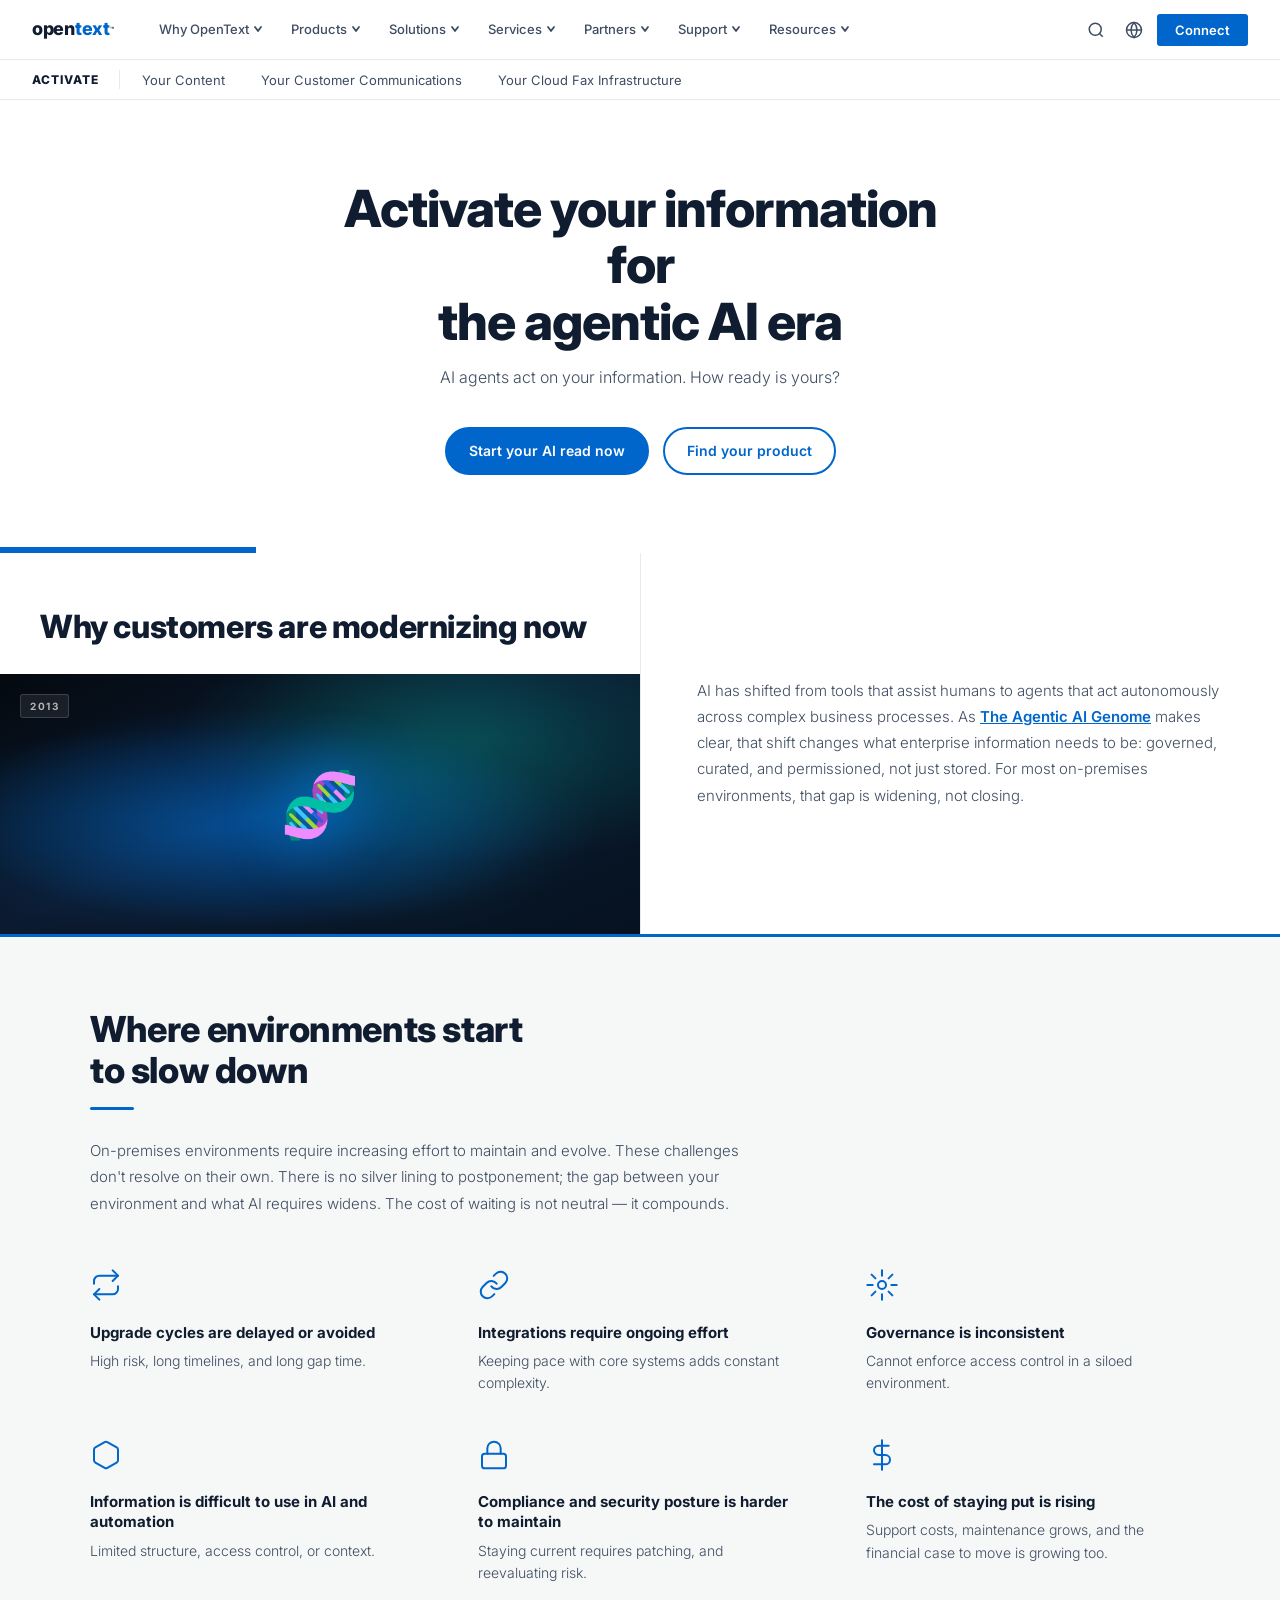
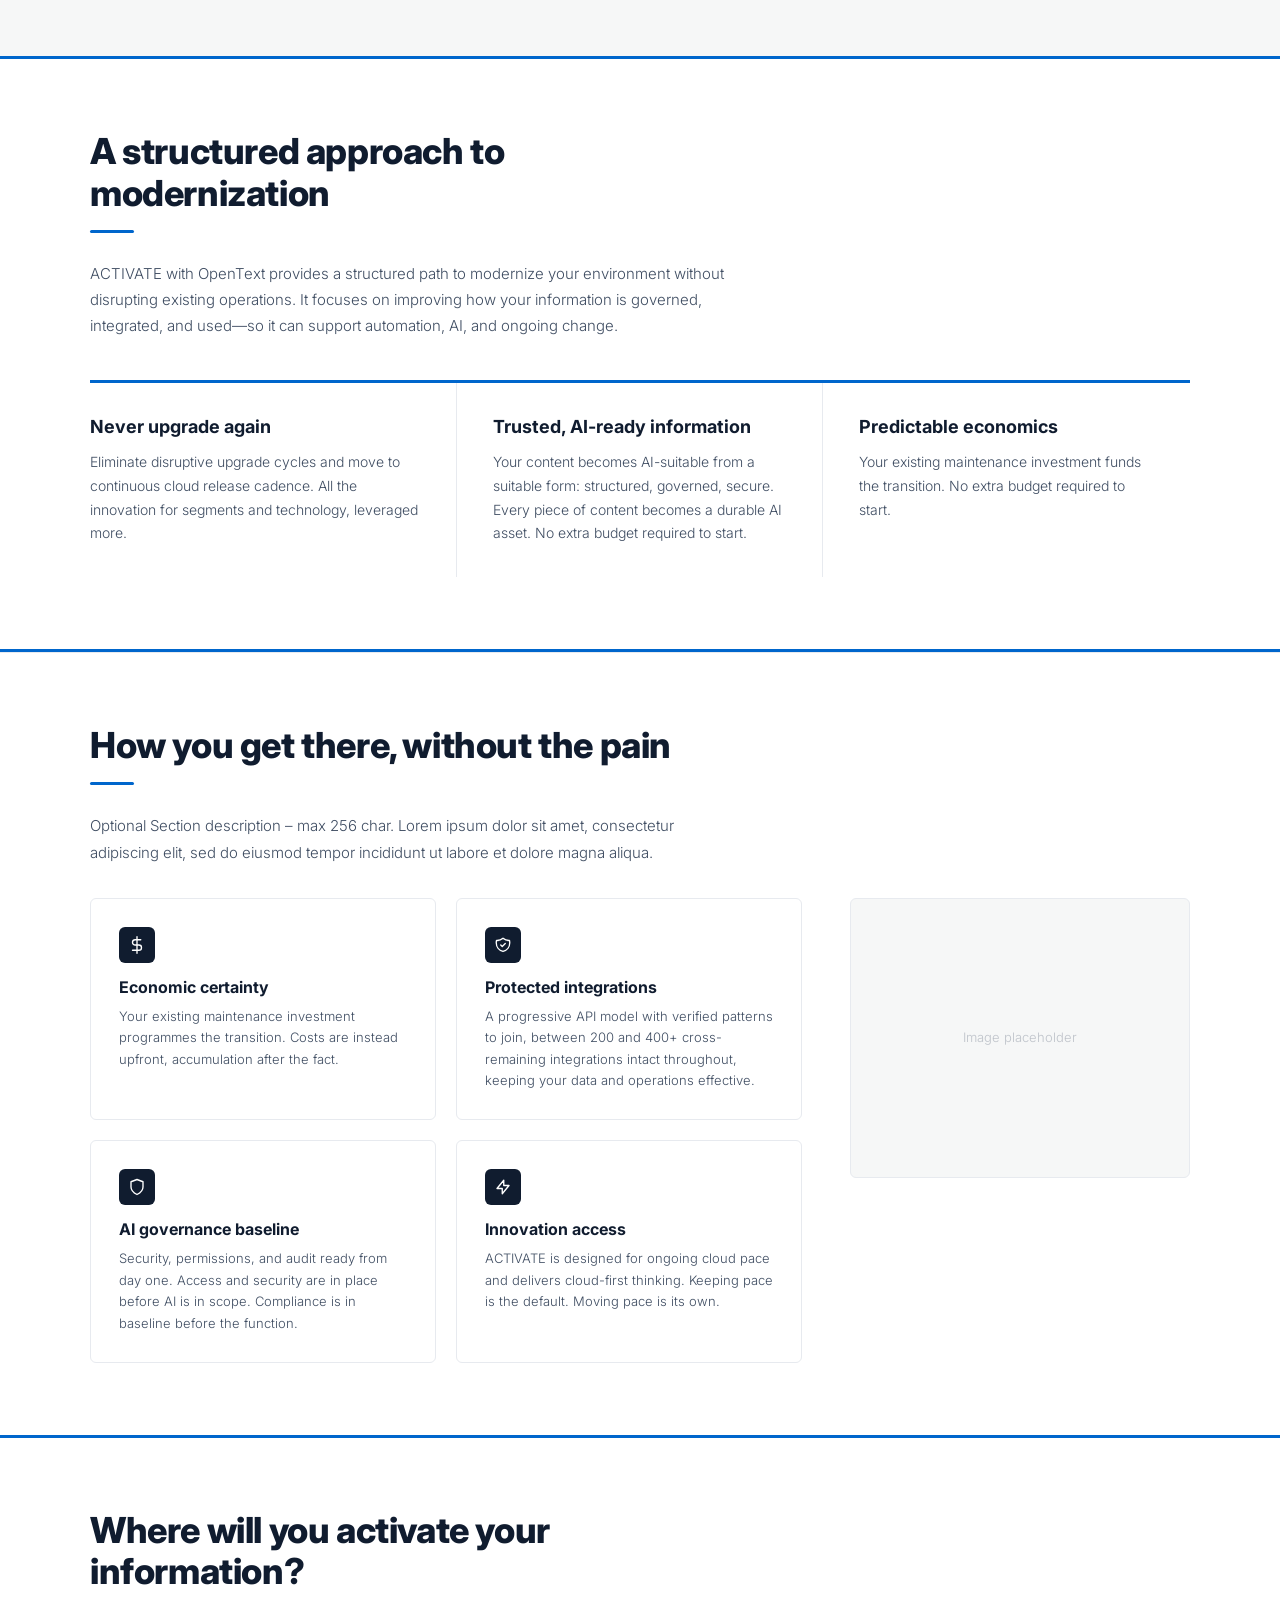
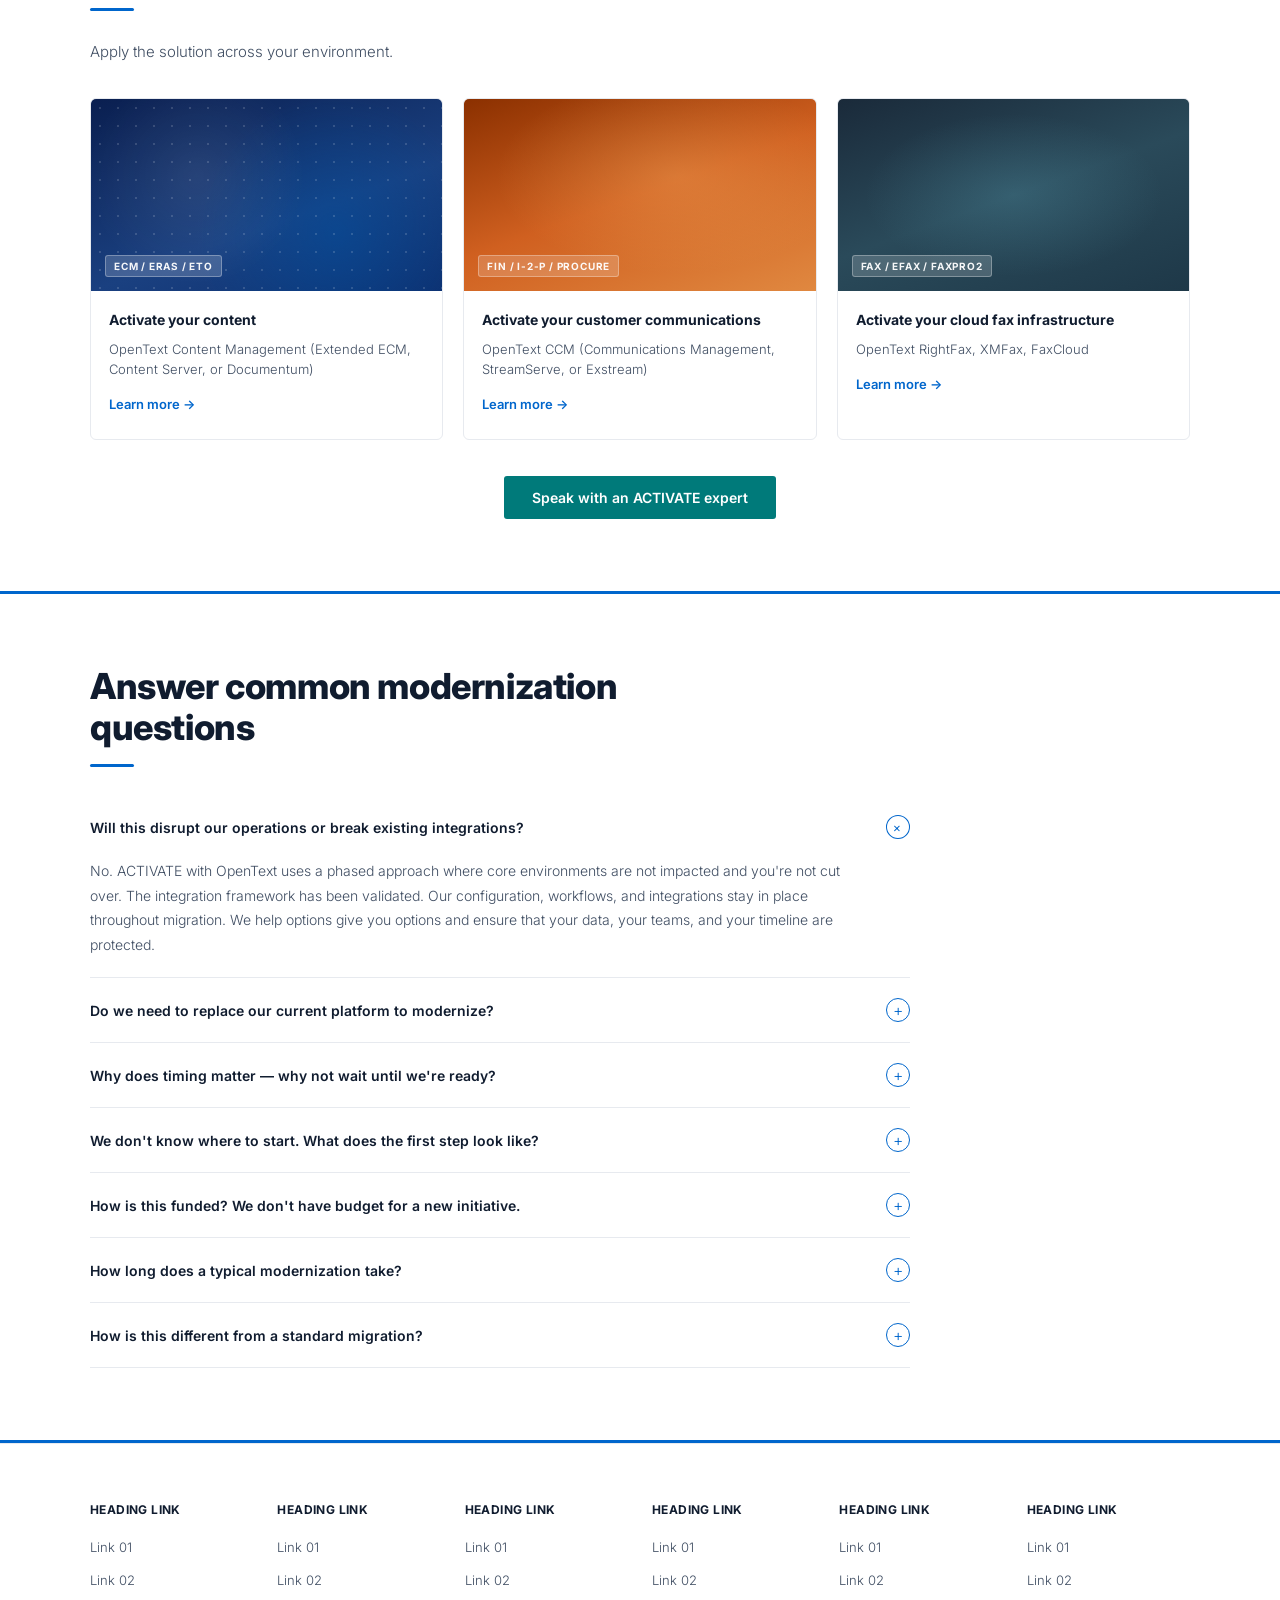
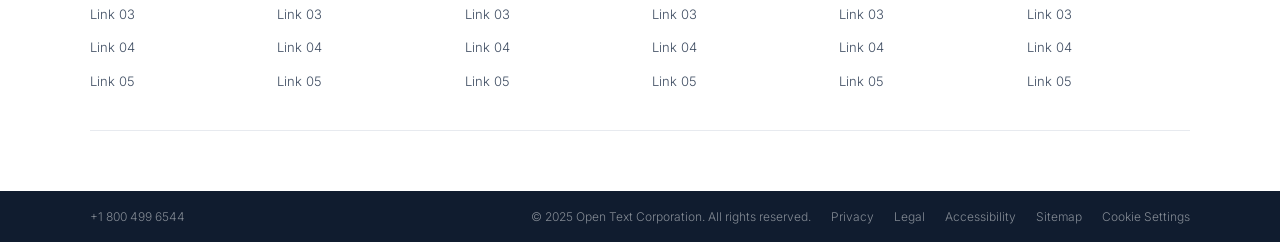
==== index.html @ b15b21c4 "Add OpenText-style mega-menu navigation Replaces the flat nav bar with a full mega-menu system: - Fu" ====
<!DOCTYPE html>
<html lang="en">
<head>
<meta charset="UTF-8">
<meta name="viewport" content="width=device-width, initial-scale=1.0">
<title>OpenText ACTIVATE – Activate your information for the agentic AI era</title>
<link rel="preconnect" href="https://fonts.googleapis.com">
<link rel="preconnect" href="https://fonts.gstatic.com" crossorigin>
<link href="https://fonts.googleapis.com/css2?family=Inter:ital,opsz,wght@0,14..32,100..900;1,14..32,100..900&display=swap" rel="stylesheet">
<style>
:root {
  --navy:   #101c2f;
  --blue:   #0066cc;
  --blue-d: #0052a3;
  --teal:   #007a7a;
  --teal-d: #005f5f;
  --body:   #3f4d62;
  --head:   #101c2f;
  --border: #e7eaef;
  --light:  #f6f7f7;
  --white:  #ffffff;
  --font:   'Inter', sans-serif;
}
*, *::before, *::after { box-sizing: border-box; margin: 0; padding: 0; }
html { scroll-behavior: smooth; }
body { font-family: var(--font); font-size: 16px; font-weight: 300; line-height: 1.6; color: var(--body); background: var(--white); -webkit-font-smoothing: antialiased; }
.wrap { max-width: 1180px; margin: 0 auto; padding: 0 40px; }

/* ── MAIN NAV ── */
.main-nav {
  background: var(--white);
  border-bottom: 1px solid var(--border);
  height: 60px;
  position: sticky;
  top: 0;
  z-index: 300;
}
.main-nav-inner {
  max-width: 1440px;
  margin: 0 auto;
  padding: 0 32px;
  height: 100%;
  display: flex;
  align-items: center;
  justify-content: space-between;
}
.logo {
  font-size: 18px;
  font-weight: 800;
  color: var(--navy);
  text-decoration: none;
  letter-spacing: -.3px;
  flex-shrink: 0;
  display: flex;
  align-items: center;
  gap: 0;
}
.logo em { font-style: normal; color: var(--blue); }
.logo sup { font-size: 7px; font-weight: 400; vertical-align: super; }

/* Nav items */
.main-links {
  display: flex;
  align-items: stretch;
  gap: 0;
  list-style: none;
  height: 60px;
}
.main-links > li {
  display: flex;
  align-items: center;
  position: relative;
}
.nav-item-btn {
  background: none;
  border: none;
  cursor: pointer;
  font-family: var(--font);
  font-size: 13px;
  font-weight: 500;
  color: var(--body);
  padding: 0 14px;
  height: 60px;
  display: flex;
  align-items: center;
  gap: 4px;
  white-space: nowrap;
  border-bottom: 2px solid transparent;
  transition: color .15s, border-color .15s;
}
.nav-item-btn:hover,
.main-links > li.open .nav-item-btn {
  color: var(--blue);
  border-bottom-color: var(--blue);
}
.nav-item-btn .chevron {
  width: 10px;
  height: 10px;
  stroke: currentColor;
  fill: none;
  transition: transform .2s;
  flex-shrink: 0;
}
.main-links > li.open .nav-item-btn .chevron {
  transform: rotate(180deg);
}

/* Nav actions */
.nav-actions { display: flex; align-items: center; gap: 8px; }
.icon-btn {
  background: none;
  border: none;
  cursor: pointer;
  color: var(--body);
  padding: 6px;
  display: flex;
  align-items: center;
  border-radius: 4px;
  transition: background .15s, color .15s;
}
.icon-btn:hover { background: var(--light); color: var(--blue); }
.icon-btn.active { color: var(--blue); background: var(--light); }
.connect-btn {
  background: var(--blue);
  color: var(--white);
  border: none;
  border-radius: 3px;
  padding: 8px 18px;
  font-family: var(--font);
  font-size: 13px;
  font-weight: 600;
  cursor: pointer;
  transition: background .15s;
}
.connect-btn:hover { background: var(--blue-d); }

/* ── MEGA DROPDOWN ── */
.mega-panel {
  position: fixed;
  top: 60px;
  left: 0;
  right: 0;
  background: var(--white);
  border-top: 2px solid var(--blue);
  box-shadow: 0 12px 40px rgba(16,28,47,.12);
  z-index: 299;
  opacity: 0;
  pointer-events: none;
  transform: translateY(-8px);
  transition: opacity .2s ease, transform .2s ease;
}
.mega-panel.visible {
  opacity: 1;
  pointer-events: all;
  transform: translateY(0);
}
.mega-panel-inner {
  max-width: 1440px;
  margin: 0 auto;
  padding: 40px 32px 48px;
  display: grid;
  gap: 0 48px;
}
/* Column count variants */
.mega-panel-inner.cols-4 { grid-template-columns: repeat(4, 1fr); }
.mega-panel-inner.cols-3 { grid-template-columns: 2fr repeat(3, 1fr); }
.mega-panel-inner.cols-2 { grid-template-columns: 1fr 1fr; }

.mega-col-label {
  font-size: 10px;
  font-weight: 700;
  letter-spacing: 1.5px;
  text-transform: uppercase;
  color: var(--blue);
  margin-bottom: 16px;
  padding-bottom: 10px;
  border-bottom: 1px solid var(--border);
}
.mega-col ul { list-style: none; display: flex; flex-direction: column; gap: 2px; }
.mega-col ul a {
  font-size: 13px;
  font-weight: 400;
  color: var(--body);
  text-decoration: none;
  padding: 5px 0;
  display: flex;
  align-items: center;
  gap: 6px;
  border-radius: 3px;
  transition: color .12s;
}
.mega-col ul a:hover { color: var(--blue); }
.mega-col ul a .link-arrow {
  opacity: 0;
  transition: opacity .12s, transform .12s;
  font-size: 11px;
}
.mega-col ul a:hover .link-arrow { opacity: 1; transform: translateX(2px); }

/* Featured promo tile in panel */
.mega-promo {
  background: var(--navy);
  border-radius: 6px;
  padding: 28px 24px;
  display: flex;
  flex-direction: column;
  gap: 12px;
}
.mega-promo-tag {
  display: inline-block;
  font-size: 10px;
  font-weight: 700;
  letter-spacing: 1px;
  text-transform: uppercase;
  color: rgba(255,255,255,.6);
  background: rgba(255,255,255,.08);
  border: 1px solid rgba(255,255,255,.15);
  border-radius: 3px;
  padding: 2px 8px;
  width: fit-content;
}
.mega-promo h4 {
  font-size: 16px;
  font-weight: 700;
  line-height: 1.3;
  color: #fff;
}
.mega-promo p {
  font-size: 13px;
  font-weight: 300;
  line-height: 1.6;
  color: rgba(255,255,255,.65);
}
.mega-promo a {
  font-size: 13px;
  font-weight: 600;
  color: #5ab4ff;
  text-decoration: none;
  margin-top: auto;
}
.mega-promo a:hover { text-decoration: underline; }

/* Overlay backdrop */
.nav-backdrop {
  position: fixed;
  inset: 0;
  top: 60px;
  background: rgba(16,28,47,.35);
  z-index: 298;
  opacity: 0;
  pointer-events: none;
  transition: opacity .2s ease;
}
.nav-backdrop.visible { opacity: 1; pointer-events: all; }

/* Search overlay */
.search-overlay {
  position: fixed;
  top: 60px;
  left: 0;
  right: 0;
  background: var(--white);
  border-top: 2px solid var(--blue);
  box-shadow: 0 12px 40px rgba(16,28,47,.12);
  z-index: 299;
  padding: 32px;
  opacity: 0;
  pointer-events: none;
  transform: translateY(-8px);
  transition: opacity .2s ease, transform .2s ease;
}
.search-overlay.visible {
  opacity: 1;
  pointer-events: all;
  transform: translateY(0);
}
.search-overlay-inner { max-width: 800px; margin: 0 auto; }
.search-overlay label {
  display: block;
  font-size: 11px;
  font-weight: 700;
  letter-spacing: 1.5px;
  text-transform: uppercase;
  color: var(--blue);
  margin-bottom: 12px;
}
.search-row {
  display: flex;
  align-items: center;
  border: 1.5px solid var(--border);
  border-radius: 4px;
  overflow: hidden;
  transition: border-color .15s;
}
.search-row:focus-within { border-color: var(--blue); }
.search-row input {
  flex: 1;
  border: none;
  outline: none;
  font-family: var(--font);
  font-size: 16px;
  font-weight: 300;
  color: var(--head);
  padding: 12px 16px;
  background: transparent;
}
.search-row button {
  background: var(--blue);
  border: none;
  cursor: pointer;
  padding: 12px 16px;
  display: flex;
  align-items: center;
  color: #fff;
  transition: background .15s;
}
.search-row button:hover { background: var(--blue-d); }
.search-suggest {
  margin-top: 16px;
  display: flex;
  gap: 8px;
  flex-wrap: wrap;
}
.search-suggest span {
  font-size: 11px;
  font-weight: 700;
  letter-spacing: 1px;
  text-transform: uppercase;
  color: var(--body);
  opacity: .5;
  margin-right: 4px;
}
.search-suggest a {
  font-size: 12px;
  font-weight: 500;
  color: var(--blue);
  text-decoration: none;
  background: rgba(0,102,204,.07);
  border-radius: 100px;
  padding: 3px 10px;
}
.search-suggest a:hover { background: rgba(0,102,204,.14); }

/* ── SUB NAV ── */
.sub-nav { background: var(--white); border-bottom: 1px solid var(--border); height: 40px; position: sticky; top: 60px; z-index: 199; }
.sub-nav-inner { max-width: 1440px; margin: 0 auto; padding: 0 32px; height: 100%; display: flex; align-items: center; gap: 0; }
.sub-nav-brand { font-size: 12px; font-weight: 800; color: var(--navy); letter-spacing: 1px; text-transform: uppercase; padding-right: 20px; border-right: 1px solid var(--border); margin-right: 4px; }
.sub-nav-links { display: flex; align-items: center; gap: 0; }
.sub-nav-links a { font-size: 13px; font-weight: 400; color: var(--body); text-decoration: none; padding: 0 18px; line-height: 40px; white-space: nowrap; }
.sub-nav-links a:hover { color: var(--blue); }

/* ── DIVIDER ── */
.rule { height: 3px; background: var(--blue); }
.hero-rule { height: 6px; width: 20%; background: var(--blue); }

/* ── HERO ── */
.hero { background: var(--white); padding: 80px 40px 72px; text-align: center; }
.hero h1 { font-size: clamp(28px, 4vw, 52px); font-weight: 800; line-height: 1.1; letter-spacing: -1px; color: var(--head); max-width: 640px; margin: 0 auto 16px; }
.hero p { font-size: 16px; font-weight: 300; color: var(--body); max-width: 440px; margin: 0 auto 36px; }
.hero-btns { display: flex; gap: 14px; justify-content: center; flex-wrap: wrap; }
.btn-primary { background: var(--blue); color: var(--white); border: 2px solid var(--blue); border-radius: 100px; padding: 11px 22px; font-family: var(--font); font-size: 14px; font-weight: 600; text-decoration: none; display: inline-block; cursor: pointer; transition: background .15s; }
.btn-primary:hover { background: var(--blue-d); border-color: var(--blue-d); }
.btn-outline { background: transparent; color: var(--blue); border: 2px solid var(--blue); border-radius: 100px; padding: 11px 22px; font-family: var(--font); font-size: 14px; font-weight: 600; text-decoration: none; display: inline-block; cursor: pointer; transition: background .15s; }
.btn-outline:hover { background: rgba(0,102,204,.06); }

/* ── WHY CUSTOMERS ── */
.why { background: var(--white); }
.why-grid { display: grid; grid-template-columns: 1fr 1fr; min-height: 380px; }
.why-left { display: flex; flex-direction: column; }
.why-heading { padding: 56px 48px 28px 40px; }
.why-heading h2 { font-size: clamp(22px, 2.5vw, 34px); font-weight: 800; line-height: 1.15; letter-spacing: -.4px; color: var(--head); }
.why-photo {
  flex: 1;
  background:
    radial-gradient(ellipse at 40% 55%, rgba(0,110,220,.4) 0%, transparent 55%),
    radial-gradient(ellipse at 75% 25%, rgba(0,180,160,.25) 0%, transparent 45%),
    linear-gradient(155deg, #04090f 0%, #0b1a30 45%, #061220 100%);
  position: relative; overflow: hidden;
  min-height: 260px;
  display: flex; align-items: center; justify-content: center;
}
.why-photo::before {
  content: '';
  position: absolute; inset: 0;
  background:
    radial-gradient(ellipse 60% 40% at 35% 60%, rgba(0,140,255,.22) 0%, transparent 100%),
    radial-gradient(ellipse 30% 60% at 65% 40%, rgba(0,200,180,.12) 0%, transparent 100%);
}
.why-photo-label {
  position: absolute; top: 20px; left: 20px;
  background: rgba(255,255,255,.08);
  border: 1px solid rgba(255,255,255,.15);
  border-radius: 3px;
  color: rgba(246,247,247,.7);
  font-size: 10px; font-weight: 700; letter-spacing: 1.5px;
  padding: 3px 9px; text-transform: uppercase;
}
.why-photo-icon { font-size: 64px; position: relative; filter: drop-shadow(0 0 28px rgba(0,140,255,.7)); }
.why-right { padding: 56px 48px 56px 56px; display: flex; flex-direction: column; justify-content: center; border-left: 1px solid var(--border); }
.why-right p { font-size: 15px; font-weight: 300; line-height: 1.75; color: var(--body); margin-bottom: 20px; }
.why-right p:last-child { margin-bottom: 0; }
.why-link { color: var(--blue); font-weight: 600; text-decoration: none; }
.why-link:hover { text-decoration: underline; }

/* ── SECTION LABEL / HEADING PATTERN ── */
.s-label { display: block; font-size: 11px; font-weight: 700; letter-spacing: 2px; text-transform: uppercase; color: var(--blue); margin-bottom: 8px; }
.s-title { font-size: clamp(22px, 2.8vw, 38px); font-weight: 800; line-height: 1.15; letter-spacing: -.4px; color: var(--head); margin-bottom: 16px; }
.s-rule { width: 44px; height: 3px; background: var(--blue); border-radius: 2px; margin-bottom: 28px; }
.s-body { font-size: 15px; font-weight: 300; line-height: 1.75; color: var(--body); }

/* ── PAIN POINTS ── */
.pain-section { background: var(--light); padding: 72px 0; }
.pain-grid { display: grid; grid-template-columns: repeat(3, 1fr); gap: 44px 64px; }
.pain-icon { color: var(--blue); margin-bottom: 14px; }
.pain-icon svg { width: 32px; height: 32px; }
.pain-h { font-size: 15px; font-weight: 700; line-height: 1.35; color: var(--head); margin-bottom: 7px; }
.pain-p { font-size: 14px; font-weight: 300; line-height: 1.6; color: var(--body); }

/* ── APPROACH ── */
.approach-section { background: var(--white); padding: 72px 0; }
.approach-cols { display: grid; grid-template-columns: repeat(3, 1fr); border-top: 3px solid var(--blue); margin-top: 40px; }
.approach-col { padding: 32px 36px 32px 0; border-right: 1px solid var(--border); position: relative; }
.approach-col:not(:first-child) { padding-left: 36px; }
.approach-col:last-child { border-right: none; }
.approach-h { font-size: 18px; font-weight: 700; line-height: 1.3; color: var(--head); margin-bottom: 12px; }
.approach-p { font-size: 14px; font-weight: 300; line-height: 1.7; color: var(--body); }

/* ── HOW YOU GET THERE ── */
.howto-section { background: var(--white); padding: 72px 0; border-top: 1px solid var(--border); }
.howto-layout { display: grid; grid-template-columns: 1fr 340px; gap: 48px; align-items: start; }
.howto-grid { display: grid; grid-template-columns: 1fr 1fr; gap: 20px; }
.howto-card { background: var(--white); border: 1px solid var(--border); border-radius: 6px; padding: 28px; }
.howto-icon { width: 36px; height: 36px; border-radius: 6px; background: var(--navy); display: flex; align-items: center; justify-content: center; margin-bottom: 14px; }
.howto-icon svg { width: 18px; height: 18px; stroke: #fff; fill: none; }
.howto-h { font-size: 16px; font-weight: 700; line-height: 1.3; color: var(--head); margin-bottom: 8px; }
.howto-p { font-size: 13px; font-weight: 300; line-height: 1.65; color: var(--body); }
.howto-placeholder {
  background: var(--light);
  border: 1px solid var(--border);
  border-radius: 6px;
  height: 280px;
  display: flex; align-items: center; justify-content: center;
  color: rgba(63,77,98,.3);
  font-size: 13px;
}

/* ── WHERE ── */
.where-section { background: var(--white); padding: 72px 0; }
.where-cards { display: grid; grid-template-columns: repeat(3, 1fr); gap: 20px; margin-bottom: 36px; }
.where-card { border: 1px solid var(--border); border-radius: 6px; overflow: hidden; }
.where-img { height: 192px; position: relative; display: flex; align-items: flex-end; padding: 14px; }

/* Photo-like card backgrounds */
.where-img--blue {
  background:
    radial-gradient(circle at 30% 40%, rgba(255,255,255,.08) 0%, transparent 40%),
    radial-gradient(circle at 70% 70%, rgba(0,80,160,.5) 0%, transparent 50%),
    linear-gradient(160deg, #0a1f50 0%, #1a4080 60%, #0d3070 100%);
}
.where-img--blue::after {
  content: '';
  position: absolute; inset: 0;
  background-image: radial-gradient(circle, rgba(255,255,255,.15) 1px, transparent 1px);
  background-size: 18px 18px;
}
.where-img--amber {
  background: linear-gradient(160deg, #8b3000 0%, #d06020 50%, #e08840 100%);
}
.where-img--amber::after {
  content: '';
  position: absolute; inset: 0;
  background: radial-gradient(ellipse at 60% 40%, rgba(255,200,120,.25) 0%, transparent 60%);
}
.where-img--teal {
  background: linear-gradient(160deg, #1a2a3a 0%, #2a4a5a 50%, #1e3848 100%);
}
.where-img--teal::after {
  content: '';
  position: absolute; inset: 0;
  background: radial-gradient(ellipse at 50% 50%, rgba(100,180,200,.2) 0%, transparent 60%);
}
.where-tag { position: relative; z-index: 1; background: rgba(255,255,255,.18); border: 1px solid rgba(255,255,255,.3); border-radius: 3px; color: rgba(255,255,255,.95); font-size: 10px; font-weight: 700; letter-spacing: .8px; text-transform: uppercase; padding: 2px 8px; }
.where-body { padding: 18px 18px 22px; }
.where-h { font-size: 14px; font-weight: 700; color: var(--head); margin-bottom: 8px; }
.where-p { font-size: 13px; font-weight: 300; line-height: 1.55; color: var(--body); margin-bottom: 12px; }
.where-link { font-size: 13px; font-weight: 600; color: var(--blue); text-decoration: none; }
.where-link::after { content: ' →'; }
.where-link:hover { text-decoration: underline; }
.where-cta { text-align: center; }
.btn-teal { background: var(--teal); color: var(--white); border: none; border-radius: 3px; padding: 13px 28px; font-family: var(--font); font-size: 14px; font-weight: 600; cursor: pointer; transition: background .15s; }
.btn-teal:hover { background: var(--teal-d); }

/* ── FAQ ── */
.faq-section { background: var(--white); padding: 72px 0; }
.faq-list { max-width: 820px; }
.faq-item { border-bottom: 1px solid var(--border); }
.faq-btn {
  width: 100%; background: none; border: none; text-align: left; cursor: pointer;
  padding: 20px 0;
  font-family: var(--font); font-size: 14px; font-weight: 600; line-height: 1.4; color: var(--head);
  display: flex; justify-content: space-between; align-items: center; gap: 16px;
}
.faq-toggle {
  flex-shrink: 0; width: 24px; height: 24px;
  border: 1.5px solid var(--blue); border-radius: 50%;
  color: var(--blue);
  display: flex; align-items: center; justify-content: center;
  font-size: 16px; font-weight: 300; line-height: 1;
  transition: transform .2s;
}
.faq-item.open .faq-toggle { transform: rotate(45deg); }
.faq-body { max-height: 0; overflow: hidden; transition: max-height .3s ease; }
.faq-item.open .faq-body { max-height: 300px; }
.faq-body p { padding: 0 40px 20px 0; font-size: 14px; font-weight: 300; line-height: 1.75; color: var(--body); }

/* ── FOOTER ── */
.footer { background: var(--white); padding: 56px 0 32px; border-top: 1px solid var(--border); }
.footer-grid { display: grid; grid-template-columns: repeat(6, 1fr); gap: 24px; padding-bottom: 36px; border-bottom: 1px solid var(--border); margin-bottom: 28px; }
.footer-col-h { font-size: 12px; font-weight: 700; letter-spacing: .4px; text-transform: uppercase; color: var(--head); margin-bottom: 14px; }
.footer-col ul { list-style: none; display: flex; flex-direction: column; gap: 8px; }
.footer-col ul a { font-size: 13px; font-weight: 300; color: var(--body); text-decoration: none; }
.footer-col ul a:hover { color: var(--blue); }
.footer-bottom { background: var(--navy); padding: 16px 0; }
.footer-bottom-inner { max-width: 1180px; margin: 0 auto; padding: 0 40px; display: flex; justify-content: space-between; align-items: center; flex-wrap: wrap; gap: 12px; font-size: 12px; color: rgba(246,247,247,.5); }
.footer-legal { display: flex; gap: 20px; flex-wrap: wrap; }
.footer-legal a { color: rgba(246,247,247,.5); text-decoration: none; font-size: 12px; }
.footer-legal a:hover { color: #f6f7f7; }

/* ── RESPONSIVE ── */
@media (max-width: 1024px) {
  .howto-layout { grid-template-columns: 1fr; }
  .howto-placeholder { display: none; }
  .footer-grid { grid-template-columns: repeat(3,1fr); }
}
@media (max-width: 900px) {
  .why-grid { grid-template-columns: 1fr; }
  .pain-grid { grid-template-columns: 1fr 1fr; }
  .approach-cols { grid-template-columns: 1fr; }
  .approach-col { border-right: none; border-bottom: 1px solid var(--border); padding-left: 0 !important; }
  .approach-col:last-child { border-bottom: none; }
  .howto-grid { grid-template-columns: 1fr 1fr; }
  .where-cards { grid-template-columns: 1fr 1fr; }
}
@media (max-width: 640px) {
  .wrap { padding: 0 20px; }
  .pain-grid, .howto-grid, .where-cards, .footer-grid { grid-template-columns: 1fr; }
  .main-links, .sub-nav-links { display: none; }
}
</style>
</head>
<body>

<!-- NAV BACKDROP -->
<div class="nav-backdrop" id="navBackdrop"></div>

<!-- MAIN NAV -->
<header class="main-nav" id="mainNav">
  <div class="main-nav-inner">
    <div style="display:flex;align-items:center;gap:0;">
      <a class="logo" href="#" style="margin-right:32px;">open<em>text</em><sup>™</sup></a>
      <ul class="main-links" id="mainLinks">
        <li data-panel="why">
          <button class="nav-item-btn" aria-expanded="false" aria-haspopup="true">
            Why OpenText
            <svg class="chevron" viewBox="0 0 10 10" stroke-width="1.8" stroke-linecap="round" stroke-linejoin="round"><polyline points="2,3 5,7 8,3"/></svg>
          </button>
        </li>
        <li data-panel="products">
          <button class="nav-item-btn" aria-expanded="false" aria-haspopup="true">
            Products
            <svg class="chevron" viewBox="0 0 10 10" stroke-width="1.8" stroke-linecap="round" stroke-linejoin="round"><polyline points="2,3 5,7 8,3"/></svg>
          </button>
        </li>
        <li data-panel="solutions">
          <button class="nav-item-btn" aria-expanded="false" aria-haspopup="true">
            Solutions
            <svg class="chevron" viewBox="0 0 10 10" stroke-width="1.8" stroke-linecap="round" stroke-linejoin="round"><polyline points="2,3 5,7 8,3"/></svg>
          </button>
        </li>
        <li data-panel="services">
          <button class="nav-item-btn" aria-expanded="false" aria-haspopup="true">
            Services
            <svg class="chevron" viewBox="0 0 10 10" stroke-width="1.8" stroke-linecap="round" stroke-linejoin="round"><polyline points="2,3 5,7 8,3"/></svg>
          </button>
        </li>
        <li data-panel="partners">
          <button class="nav-item-btn" aria-expanded="false" aria-haspopup="true">
            Partners
            <svg class="chevron" viewBox="0 0 10 10" stroke-width="1.8" stroke-linecap="round" stroke-linejoin="round"><polyline points="2,3 5,7 8,3"/></svg>
          </button>
        </li>
        <li data-panel="support">
          <button class="nav-item-btn" aria-expanded="false" aria-haspopup="true">
            Support
            <svg class="chevron" viewBox="0 0 10 10" stroke-width="1.8" stroke-linecap="round" stroke-linejoin="round"><polyline points="2,3 5,7 8,3"/></svg>
          </button>
        </li>
        <li data-panel="resources">
          <button class="nav-item-btn" aria-expanded="false" aria-haspopup="true">
            Resources
            <svg class="chevron" viewBox="0 0 10 10" stroke-width="1.8" stroke-linecap="round" stroke-linejoin="round"><polyline points="2,3 5,7 8,3"/></svg>
          </button>
        </li>
      </ul>
    </div>
    <div class="nav-actions">
      <button class="icon-btn" id="searchToggle" aria-label="Search" aria-expanded="false">
        <svg width="18" height="18" fill="none" viewBox="0 0 24 24" stroke="currentColor" stroke-width="2"><circle cx="11" cy="11" r="8"/><path d="m21 21-4.35-4.35"/></svg>
      </button>
      <button class="icon-btn" aria-label="Globe / Region">
        <svg width="18" height="18" fill="none" viewBox="0 0 24 24" stroke="currentColor" stroke-width="2"><circle cx="12" cy="12" r="10"/><path d="M2 12h20M12 2a15.3 15.3 0 0 1 4 10 15.3 15.3 0 0 1-4 10 15.3 15.3 0 0 1-4-10 15.3 15.3 0 0 1 4-10z"/></svg>
      </button>
      <button class="connect-btn">Connect</button>
    </div>
  </div>
</header>

<!-- MEGA PANELS -->

<!-- Why OpenText -->
<div class="mega-panel" id="panel-why" role="region" aria-label="Why OpenText">
  <div class="mega-panel-inner cols-4">
    <div class="mega-col">
      <p class="mega-col-label">Our Story</p>
      <ul>
        <li><a href="#">Company Overview <span class="link-arrow">→</span></a></li>
        <li><a href="#">Leadership <span class="link-arrow">→</span></a></li>
        <li><a href="#">Innovation & AI <span class="link-arrow">→</span></a></li>
        <li><a href="#">Corporate Responsibility <span class="link-arrow">→</span></a></li>
        <li><a href="#">Investor Relations <span class="link-arrow">→</span></a></li>
        <li><a href="#">Newsroom <span class="link-arrow">→</span></a></li>
      </ul>
    </div>
    <div class="mega-col">
      <p class="mega-col-label">Customer Success</p>
      <ul>
        <li><a href="#">Customer Stories <span class="link-arrow">→</span></a></li>
        <li><a href="#">Analyst Recognition <span class="link-arrow">→</span></a></li>
        <li><a href="#">Awards & Accolades <span class="link-arrow">→</span></a></li>
      </ul>
    </div>
    <div class="mega-col">
      <p class="mega-col-label">Responsibility</p>
      <ul>
        <li><a href="#">Sustainability <span class="link-arrow">→</span></a></li>
        <li><a href="#">Ethics & Compliance <span class="link-arrow">→</span></a></li>
        <li><a href="#">Diversity & Inclusion <span class="link-arrow">→</span></a></li>
        <li><a href="#">Community <span class="link-arrow">→</span></a></li>
      </ul>
    </div>
    <div class="mega-promo">
      <span class="mega-promo-tag">Featured</span>
      <h4>The Agentic AI Genome</h4>
      <p>Discover how AI agents transform enterprise information into a strategic advantage.</p>
      <a href="#">Read the report →</a>
    </div>
  </div>
</div>

<!-- Products -->
<div class="mega-panel" id="panel-products" role="region" aria-label="Products">
  <div class="mega-panel-inner cols-4">
    <div class="mega-col">
      <p class="mega-col-label">Content Management</p>
      <ul>
        <li><a href="#">Extended ECM <span class="link-arrow">→</span></a></li>
        <li><a href="#">Content Server <span class="link-arrow">→</span></a></li>
        <li><a href="#">Documentum <span class="link-arrow">→</span></a></li>
        <li><a href="#">OpenText Core <span class="link-arrow">→</span></a></li>
        <li><a href="#">Livelink <span class="link-arrow">→</span></a></li>
      </ul>
    </div>
    <div class="mega-col">
      <p class="mega-col-label">Business Network</p>
      <ul>
        <li><a href="#">Trading Grid <span class="link-arrow">→</span></a></li>
        <li><a href="#">B2B Integration <span class="link-arrow">→</span></a></li>
        <li><a href="#">Exstream / CCM <span class="link-arrow">→</span></a></li>
        <li><a href="#">RightFax <span class="link-arrow">→</span></a></li>
      </ul>
    </div>
    <div class="mega-col">
      <p class="mega-col-label">Security & Analytics</p>
      <ul>
        <li><a href="#">Fortify <span class="link-arrow">→</span></a></li>
        <li><a href="#">EnCase <span class="link-arrow">→</span></a></li>
        <li><a href="#">Magellan Analytics <span class="link-arrow">→</span></a></li>
        <li><a href="#">IDOL <span class="link-arrow">→</span></a></li>
      </ul>
    </div>
    <div class="mega-promo">
      <span class="mega-promo-tag">ACTIVATE</span>
      <h4>Find your product path</h4>
      <p>Answer a few questions to discover the right modernization path for your environment.</p>
      <a href="#">Find your product →</a>
    </div>
  </div>
</div>

<!-- Solutions -->
<div class="mega-panel" id="panel-solutions" role="region" aria-label="Solutions">
  <div class="mega-panel-inner cols-4">
    <div class="mega-col">
      <p class="mega-col-label">By Industry</p>
      <ul>
        <li><a href="#">Financial Services <span class="link-arrow">→</span></a></li>
        <li><a href="#">Healthcare & Life Sciences <span class="link-arrow">→</span></a></li>
        <li><a href="#">Government & Public Sector <span class="link-arrow">→</span></a></li>
        <li><a href="#">Manufacturing <span class="link-arrow">→</span></a></li>
        <li><a href="#">Energy & Utilities <span class="link-arrow">→</span></a></li>
        <li><a href="#">Retail & CPG <span class="link-arrow">→</span></a></li>
      </ul>
    </div>
    <div class="mega-col">
      <p class="mega-col-label">By Business Need</p>
      <ul>
        <li><a href="#">AI Readiness <span class="link-arrow">→</span></a></li>
        <li><a href="#">Cloud Migration <span class="link-arrow">→</span></a></li>
        <li><a href="#">Compliance & Governance <span class="link-arrow">→</span></a></li>
        <li><a href="#">Digital Transformation <span class="link-arrow">→</span></a></li>
        <li><a href="#">Intelligent Automation <span class="link-arrow">→</span></a></li>
      </ul>
    </div>
    <div class="mega-col">
      <p class="mega-col-label">By Technology</p>
      <ul>
        <li><a href="#">SAP Integration <span class="link-arrow">→</span></a></li>
        <li><a href="#">Salesforce Integration <span class="link-arrow">→</span></a></li>
        <li><a href="#">Microsoft 365 <span class="link-arrow">→</span></a></li>
        <li><a href="#">Google Workspace <span class="link-arrow">→</span></a></li>
      </ul>
    </div>
    <div class="mega-promo">
      <span class="mega-promo-tag">AI Era</span>
      <h4>Solutions for the agentic enterprise</h4>
      <p>Prepare your information infrastructure for AI agents that act autonomously.</p>
      <a href="#">Explore AI solutions →</a>
    </div>
  </div>
</div>

<!-- Services -->
<div class="mega-panel" id="panel-services" role="region" aria-label="Services">
  <div class="mega-panel-inner cols-3">
    <div class="mega-promo">
      <span class="mega-promo-tag">ACTIVATE</span>
      <h4>Start your AI Readiness Assessment</h4>
      <p>Map your current environment and get a prioritized modernization roadmap with clear milestones.</p>
      <a href="#">Book a consultation →</a>
    </div>
    <div class="mega-col">
      <p class="mega-col-label">Professional Services</p>
      <ul>
        <li><a href="#">Implementation <span class="link-arrow">→</span></a></li>
        <li><a href="#">Migration Services <span class="link-arrow">→</span></a></li>
        <li><a href="#">Managed Services <span class="link-arrow">→</span></a></li>
        <li><a href="#">Training & Adoption <span class="link-arrow">→</span></a></li>
      </ul>
    </div>
    <div class="mega-col">
      <p class="mega-col-label">Customer Success</p>
      <ul>
        <li><a href="#">Success Plans <span class="link-arrow">→</span></a></li>
        <li><a href="#">Technical Account Management <span class="link-arrow">→</span></a></li>
        <li><a href="#">Premium Support <span class="link-arrow">→</span></a></li>
        <li><a href="#">OpenText University <span class="link-arrow">→</span></a></li>
      </ul>
    </div>
  </div>
</div>

<!-- Partners -->
<div class="mega-panel" id="panel-partners" role="region" aria-label="Partners">
  <div class="mega-panel-inner cols-3">
    <div class="mega-promo">
      <span class="mega-promo-tag">Partner Network</span>
      <h4>Build with OpenText</h4>
      <p>Join a global ecosystem of system integrators, resellers, and technology partners.</p>
      <a href="#">Become a partner →</a>
    </div>
    <div class="mega-col">
      <p class="mega-col-label">Partner Types</p>
      <ul>
        <li><a href="#">System Integrators <span class="link-arrow">→</span></a></li>
        <li><a href="#">Value-Added Resellers <span class="link-arrow">→</span></a></li>
        <li><a href="#">Technology Partners <span class="link-arrow">→</span></a></li>
        <li><a href="#">OEM Partners <span class="link-arrow">→</span></a></li>
      </ul>
    </div>
    <div class="mega-col">
      <p class="mega-col-label">Resources</p>
      <ul>
        <li><a href="#">Partner Portal <span class="link-arrow">→</span></a></li>
        <li><a href="#">Partner Locator <span class="link-arrow">→</span></a></li>
        <li><a href="#">Certification Program <span class="link-arrow">→</span></a></li>
        <li><a href="#">Developer Hub <span class="link-arrow">→</span></a></li>
      </ul>
    </div>
  </div>
</div>

<!-- Support -->
<div class="mega-panel" id="panel-support" role="region" aria-label="Support">
  <div class="mega-panel-inner cols-3">
    <div class="mega-col">
      <p class="mega-col-label">Get Help</p>
      <ul>
        <li><a href="#">Knowledge Base <span class="link-arrow">→</span></a></li>
        <li><a href="#">Community Forums <span class="link-arrow">→</span></a></li>
        <li><a href="#">Submit a Ticket <span class="link-arrow">→</span></a></li>
        <li><a href="#">Product Documentation <span class="link-arrow">→</span></a></li>
        <li><a href="#">Download Center <span class="link-arrow">→</span></a></li>
      </ul>
    </div>
    <div class="mega-col">
      <p class="mega-col-label">Learning</p>
      <ul>
        <li><a href="#">OpenText University <span class="link-arrow">→</span></a></li>
        <li><a href="#">Certification Exams <span class="link-arrow">→</span></a></li>
        <li><a href="#">On-Demand Training <span class="link-arrow">→</span></a></li>
        <li><a href="#">Live Webinars <span class="link-arrow">→</span></a></li>
      </ul>
    </div>
    <div class="mega-promo">
      <span class="mega-promo-tag">24/7 Support</span>
      <h4>Need immediate help?</h4>
      <p>Our support team is available around the clock for critical issues.</p>
      <a href="#">Contact Support →</a>
    </div>
  </div>
</div>

<!-- Resources -->
<div class="mega-panel" id="panel-resources" role="region" aria-label="Resources">
  <div class="mega-panel-inner cols-4">
    <div class="mega-col">
      <p class="mega-col-label">Learn</p>
      <ul>
        <li><a href="#">Blog <span class="link-arrow">→</span></a></li>
        <li><a href="#">White Papers <span class="link-arrow">→</span></a></li>
        <li><a href="#">Analyst Reports <span class="link-arrow">→</span></a></li>
        <li><a href="#">Case Studies <span class="link-arrow">→</span></a></li>
        <li><a href="#">eBooks <span class="link-arrow">→</span></a></li>
      </ul>
    </div>
    <div class="mega-col">
      <p class="mega-col-label">Watch & Listen</p>
      <ul>
        <li><a href="#">Webinars <span class="link-arrow">→</span></a></li>
        <li><a href="#">Video Library <span class="link-arrow">→</span></a></li>
        <li><a href="#">Podcasts <span class="link-arrow">→</span></a></li>
        <li><a href="#">Events <span class="link-arrow">→</span></a></li>
      </ul>
    </div>
    <div class="mega-col">
      <p class="mega-col-label">Developers</p>
      <ul>
        <li><a href="#">Developer Hub <span class="link-arrow">→</span></a></li>
        <li><a href="#">API Reference <span class="link-arrow">→</span></a></li>
        <li><a href="#">SDKs & Tools <span class="link-arrow">→</span></a></li>
        <li><a href="#">GitHub <span class="link-arrow">→</span></a></li>
      </ul>
    </div>
    <div class="mega-promo">
      <span class="mega-promo-tag">New Report</span>
      <h4>2025 State of Information Management</h4>
      <p>Key findings on how enterprises are preparing for the AI agent era.</p>
      <a href="#">Download free →</a>
    </div>
  </div>
</div>

<!-- SEARCH OVERLAY -->
<div class="search-overlay" id="searchOverlay" role="search">
  <div class="search-overlay-inner">
    <label for="globalSearch">Search OpenText</label>
    <div class="search-row">
      <input type="search" id="globalSearch" placeholder="Search products, solutions, resources…" autocomplete="off">
      <button aria-label="Submit search">
        <svg width="18" height="18" fill="none" viewBox="0 0 24 24" stroke="currentColor" stroke-width="2"><circle cx="11" cy="11" r="8"/><path d="m21 21-4.35-4.35"/></svg>
      </button>
    </div>
    <div class="search-suggest">
      <span>Trending:</span>
      <a href="#">ACTIVATE</a>
      <a href="#">Extended ECM</a>
      <a href="#">AI Readiness</a>
      <a href="#">RightFax</a>
      <a href="#">Exstream</a>
    </div>
  </div>
</div>

<!-- SUB NAV -->
<nav class="sub-nav">
  <div class="sub-nav-inner">
    <span class="sub-nav-brand">ACTIVATE</span>
    <div class="sub-nav-links">
      <a href="#">Your Content</a>
      <a href="#">Your Customer Communications</a>
      <a href="#">Your Cloud Fax Infrastructure</a>
    </div>
  </div>
</nav>

<!-- HERO -->
<section class="hero">
  <h1>Activate your information for<br>the agentic AI era</h1>
  <p>AI agents act on your information. How ready is yours?</p>
  <div class="hero-btns">
    <a class="btn-primary" href="#">Start your AI read now</a>
    <a class="btn-outline" href="#">Find your product</a>
  </div>
</section>
<div class="hero-rule"></div>

<!-- WHY CUSTOMERS -->
<section class="why">
  <div class="why-grid">
    <div class="why-left">
      <div class="why-heading">
        <h2>Why customers are modernizing now</h2>
      </div>
      <div class="why-photo">
        <span class="why-photo-label">2013</span>
        <div class="why-photo-icon">🧬</div>
      </div>
    </div>
    <div class="why-right">
      <p>AI has shifted from tools that assist humans to agents that act autonomously across complex business processes. As <a class="why-link" href="#" style="text-decoration:underline;">The Agentic AI Genome</a> makes clear, that shift changes what enterprise information needs to be: governed, curated, and permissioned, not just stored. For most on-premises environments, that gap is widening, not closing.</p>
    </div>
  </div>
</section>
<div class="rule"></div>

<!-- PAIN POINTS -->
<section class="pain-section">
  <div class="wrap">
    <h2 class="s-title">Where environments start<br>to slow down</h2>
    <div class="s-rule"></div>
    <p class="s-body" style="max-width:660px; margin-bottom:52px;">On-premises environments require increasing effort to maintain and evolve. These challenges don't resolve on their own. There is no silver lining to postponement; the gap between your environment and what AI requires widens. The cost of waiting is not neutral — it compounds.</p>
    <div class="pain-grid">

      <div>
        <div class="pain-icon">
          <svg fill="none" viewBox="0 0 24 24" stroke="currentColor" stroke-width="1.5" stroke-linecap="round" stroke-linejoin="round">
            <polyline points="17 1 21 5 17 9"/><path d="M3 11V9a4 4 0 0 1 4-4h14"/>
            <polyline points="7 23 3 19 7 15"/><path d="M21 13v2a4 4 0 0 1-4 4H3"/>
          </svg>
        </div>
        <p class="pain-h">Upgrade cycles are delayed or avoided</p>
        <p class="pain-p">High risk, long timelines, and long gap time.</p>
      </div>

      <div>
        <div class="pain-icon">
          <svg fill="none" viewBox="0 0 24 24" stroke="currentColor" stroke-width="1.5" stroke-linecap="round" stroke-linejoin="round">
            <path d="M10 13a5 5 0 0 0 7.54.54l3-3a5 5 0 0 0-7.07-7.07l-1.72 1.71"/>
            <path d="M14 11a5 5 0 0 0-7.54-.54l-3 3a5 5 0 0 0 7.07 7.07l1.71-1.71"/>
          </svg>
        </div>
        <p class="pain-h">Integrations require ongoing effort</p>
        <p class="pain-p">Keeping pace with core systems adds constant complexity.</p>
      </div>

      <div>
        <div class="pain-icon">
          <svg fill="none" viewBox="0 0 24 24" stroke="currentColor" stroke-width="1.5" stroke-linecap="round" stroke-linejoin="round">
            <circle cx="12" cy="12" r="3"/><path d="M12 1v4M12 19v4M4.22 4.22l2.83 2.83M16.95 16.95l2.83 2.83M1 12h4M19 12h4M4.22 19.78l2.83-2.83M16.95 7.05l2.83-2.83"/>
          </svg>
        </div>
        <p class="pain-h">Governance is inconsistent</p>
        <p class="pain-p">Cannot enforce access control in a siloed environment.</p>
      </div>

      <div>
        <div class="pain-icon">
          <svg fill="none" viewBox="0 0 24 24" stroke="currentColor" stroke-width="1.5" stroke-linecap="round" stroke-linejoin="round">
            <path d="M21 16V8a2 2 0 0 0-1-1.73l-7-4a2 2 0 0 0-2 0l-7 4A2 2 0 0 0 3 8v8a2 2 0 0 0 1 1.73l7 4a2 2 0 0 0 2 0l7-4A2 2 0 0 0 21 16z"/>
          </svg>
        </div>
        <p class="pain-h">Information is difficult to use in AI and automation</p>
        <p class="pain-p">Limited structure, access control, or context.</p>
      </div>

      <div>
        <div class="pain-icon">
          <svg fill="none" viewBox="0 0 24 24" stroke="currentColor" stroke-width="1.5" stroke-linecap="round" stroke-linejoin="round">
            <rect x="3" y="11" width="18" height="11" rx="2" ry="2"/>
            <path d="M7 11V7a5 5 0 0 1 10 0v4"/>
          </svg>
        </div>
        <p class="pain-h">Compliance and security posture is harder to maintain</p>
        <p class="pain-p">Staying current requires patching, and reevaluating risk.</p>
      </div>

      <div>
        <div class="pain-icon">
          <svg fill="none" viewBox="0 0 24 24" stroke="currentColor" stroke-width="1.5" stroke-linecap="round" stroke-linejoin="round">
            <line x1="12" y1="1" x2="12" y2="23"/>
            <path d="M17 5H9.5a3.5 3.5 0 0 0 0 7h5a3.5 3.5 0 0 1 0 7H6"/>
          </svg>
        </div>
        <p class="pain-h">The cost of staying put is rising</p>
        <p class="pain-p">Support costs, maintenance grows, and the financial case to move is growing too.</p>
      </div>

    </div>
  </div>
</section>
<div class="rule"></div>

<!-- STRUCTURED APPROACH -->
<section class="approach-section">
  <div class="wrap">
    <h2 class="s-title">A structured approach to<br>modernization</h2>
    <div class="s-rule"></div>
    <p class="s-body" style="max-width:680px;">ACTIVATE with OpenText provides a structured path to modernize your environment without disrupting existing operations. It focuses on improving how your information is governed, integrated, and used—so it can support automation, AI, and ongoing change.</p>
    <div class="approach-cols">
      <div class="approach-col">
        <h3 class="approach-h">Never upgrade again</h3>
        <p class="approach-p">Eliminate disruptive upgrade cycles and move to continuous cloud release cadence. All the innovation for segments and technology, leveraged more.</p>
      </div>
      <div class="approach-col">
        <h3 class="approach-h">Trusted, AI-ready information</h3>
        <p class="approach-p">Your content becomes AI-suitable from a suitable form: structured, governed, secure. Every piece of content becomes a durable AI asset. No extra budget required to start.</p>
      </div>
      <div class="approach-col">
        <h3 class="approach-h">Predictable economics</h3>
        <p class="approach-p">Your existing maintenance investment funds the transition. No extra budget required to start.</p>
      </div>
    </div>
  </div>
</section>
<div class="rule"></div>

<!-- HOW YOU GET THERE -->
<section class="howto-section">
  <div class="wrap">
    <h2 class="s-title">How you get there, without the pain</h2>
    <div class="s-rule"></div>
    <p class="s-body" style="max-width:640px; margin-bottom:32px;">Optional Section description – max 256 char. Lorem ipsum dolor sit amet, consectetur adipiscing elit, sed do eiusmod tempor incididunt ut labore et dolore magna aliqua.</p>
    <div class="howto-layout">
      <div class="howto-grid">
        <div class="howto-card">
          <div class="howto-icon">
            <svg viewBox="0 0 24 24" stroke-width="1.8" stroke-linecap="round" stroke-linejoin="round"><line x1="12" y1="1" x2="12" y2="23"/><path d="M17 5H9.5a3.5 3.5 0 0 0 0 7h5a3.5 3.5 0 0 1 0 7H6"/></svg>
          </div>
          <h3 class="howto-h">Economic certainty</h3>
          <p class="howto-p">Your existing maintenance investment programmes the transition. Costs are instead upfront, accumulation after the fact.</p>
        </div>
        <div class="howto-card">
          <div class="howto-icon">
            <svg viewBox="0 0 24 24" stroke-width="1.8" stroke-linecap="round" stroke-linejoin="round"><path d="M9 12l2 2 4-4m5.618-4.016A11.955 11.955 0 0 1 12 2.944a11.955 11.955 0 0 1-8.618 3.04A12.02 12.02 0 0 0 3 9c0 5.591 3.824 10.29 9 11.622 5.176-1.332 9-6.03 9-11.622 0-1.042-.133-2.052-.382-3.016z"/></svg>
          </div>
          <h3 class="howto-h">Protected integrations</h3>
          <p class="howto-p">A progressive API model with verified patterns to join, between 200 and 400+ cross-remaining integrations intact throughout, keeping your data and operations effective.</p>
        </div>
        <div class="howto-card">
          <div class="howto-icon">
            <svg viewBox="0 0 24 24" stroke-width="1.8" stroke-linecap="round" stroke-linejoin="round"><path d="M12 22s8-4 8-10V5l-8-3-8 3v7c0 6 8 10 8 10z"/></svg>
          </div>
          <h3 class="howto-h">AI governance baseline</h3>
          <p class="howto-p">Security, permissions, and audit ready from day one. Access and security are in place before AI is in scope. Compliance is in baseline before the function.</p>
        </div>
        <div class="howto-card">
          <div class="howto-icon">
            <svg viewBox="0 0 24 24" stroke-width="1.8" stroke-linecap="round" stroke-linejoin="round"><path d="M13 10V3L4 14h7v7l9-11h-7z"/></svg>
          </div>
          <h3 class="howto-h">Innovation access</h3>
          <p class="howto-p">ACTIVATE is designed for ongoing cloud pace and delivers cloud-first thinking. Keeping pace is the default. Moving pace is its own.</p>
        </div>
      </div>
      <div class="howto-placeholder">Image placeholder</div>
    </div>
  </div>
</section>
<div class="rule"></div>

<!-- WHERE ACTIVATE -->
<section class="where-section">
  <div class="wrap">
    <h2 class="s-title">Where will you activate your<br>information?</h2>
    <div class="s-rule"></div>
    <p class="s-body" style="margin-bottom:32px;">Apply the solution across your environment.</p>
    <div class="where-cards">
      <div class="where-card">
        <div class="where-img where-img--blue">
          <span class="where-tag">ECM / ERAS / ETO</span>
        </div>
        <div class="where-body">
          <p class="where-h">Activate your content</p>
          <p class="where-p">OpenText Content Management (Extended ECM, Content Server, or Documentum)</p>
          <a class="where-link" href="#">Learn more</a>
        </div>
      </div>
      <div class="where-card">
        <div class="where-img where-img--amber">
          <span class="where-tag">FIN / I-2-P / PROCURE</span>
        </div>
        <div class="where-body">
          <p class="where-h">Activate your customer communications</p>
          <p class="where-p">OpenText CCM (Communications Management, StreamServe, or Exstream)</p>
          <a class="where-link" href="#">Learn more</a>
        </div>
      </div>
      <div class="where-card">
        <div class="where-img where-img--teal">
          <span class="where-tag">FAX / eFAX / FaxPro2</span>
        </div>
        <div class="where-body">
          <p class="where-h">Activate your cloud fax infrastructure</p>
          <p class="where-p">OpenText RightFax, XMFax, FaxCloud</p>
          <a class="where-link" href="#">Learn more</a>
        </div>
      </div>
    </div>
    <div class="where-cta">
      <button class="btn-teal">Speak with an ACTIVATE expert</button>
    </div>
  </div>
</section>
<div class="rule"></div>

<!-- FAQ -->
<section class="faq-section">
  <div class="wrap">
    <h2 class="s-title">Answer common modernization<br>questions</h2>
    <div class="s-rule"></div>
    <div class="faq-list">

      <div class="faq-item open">
        <button class="faq-btn">
          Will this disrupt our operations or break existing integrations?
          <span class="faq-toggle">+</span>
        </button>
        <div class="faq-body">
          <p>No. ACTIVATE with OpenText uses a phased approach where core environments are not impacted and you're not cut over. The integration framework has been validated. Our configuration, workflows, and integrations stay in place throughout migration. We help options give you options and ensure that your data, your teams, and your timeline are protected.</p>
        </div>
      </div>

      <div class="faq-item">
        <button class="faq-btn">
          Do we need to replace our current platform to modernize?
          <span class="faq-toggle">+</span>
        </button>
        <div class="faq-body">
          <p>Not necessarily. ACTIVATE is designed to work with your existing OpenText investments and provides a structured path forward that preserves what's working while modernizing what needs to change.</p>
        </div>
      </div>

      <div class="faq-item">
        <button class="faq-btn">
          Why does timing matter — why not wait until we're ready?
          <span class="faq-toggle">+</span>
        </button>
        <div class="faq-body">
          <p>Every quarter of delay compounds technical debt and widens the gap between your environment and AI readiness. Organizations that modernize now gain a compounding advantage.</p>
        </div>
      </div>

      <div class="faq-item">
        <button class="faq-btn">
          We don't know where to start. What does the first step look like?
          <span class="faq-toggle">+</span>
        </button>
        <div class="faq-body">
          <p>Start with an AI Readiness Assessment. Our team maps your current environment and produces a prioritized roadmap with clear milestones, risk mitigation, and expected outcomes.</p>
        </div>
      </div>

      <div class="faq-item">
        <button class="faq-btn">
          How is this funded? We don't have budget for a new initiative.
          <span class="faq-toggle">+</span>
        </button>
        <div class="faq-body">
          <p>ACTIVATE is funded by redirecting your existing maintenance spend. You're likely already paying for the foundation — ACTIVATE converts that investment into forward momentum.</p>
        </div>
      </div>

      <div class="faq-item">
        <button class="faq-btn">
          How long does a typical modernization take?
          <span class="faq-toggle">+</span>
        </button>
        <div class="faq-body">
          <p>Timelines vary by environment complexity, but most organizations see meaningful milestones within 90 days. Full modernization typically occurs in phases over 12–24 months.</p>
        </div>
      </div>

      <div class="faq-item">
        <button class="faq-btn">
          How is this different from a standard migration?
          <span class="faq-toggle">+</span>
        </button>
        <div class="faq-body">
          <p>Standard migrations focus on moving data. ACTIVATE focuses on transforming how your information works — making it governed, AI-ready, and continuously current — not just relocated.</p>
        </div>
      </div>

    </div>
  </div>
</section>
<div class="rule"></div>

<!-- FOOTER -->
<footer class="footer">
  <div class="wrap">
    <div class="footer-grid">
      <div class="footer-col"><p class="footer-col-h">Heading Link</p><ul><li><a href="#">Link 01</a></li><li><a href="#">Link 02</a></li><li><a href="#">Link 03</a></li><li><a href="#">Link 04</a></li><li><a href="#">Link 05</a></li></ul></div>
      <div class="footer-col"><p class="footer-col-h">Heading Link</p><ul><li><a href="#">Link 01</a></li><li><a href="#">Link 02</a></li><li><a href="#">Link 03</a></li><li><a href="#">Link 04</a></li><li><a href="#">Link 05</a></li></ul></div>
      <div class="footer-col"><p class="footer-col-h">Heading Link</p><ul><li><a href="#">Link 01</a></li><li><a href="#">Link 02</a></li><li><a href="#">Link 03</a></li><li><a href="#">Link 04</a></li><li><a href="#">Link 05</a></li></ul></div>
      <div class="footer-col"><p class="footer-col-h">Heading Link</p><ul><li><a href="#">Link 01</a></li><li><a href="#">Link 02</a></li><li><a href="#">Link 03</a></li><li><a href="#">Link 04</a></li><li><a href="#">Link 05</a></li></ul></div>
      <div class="footer-col"><p class="footer-col-h">Heading Link</p><ul><li><a href="#">Link 01</a></li><li><a href="#">Link 02</a></li><li><a href="#">Link 03</a></li><li><a href="#">Link 04</a></li><li><a href="#">Link 05</a></li></ul></div>
      <div class="footer-col"><p class="footer-col-h">Heading Link</p><ul><li><a href="#">Link 01</a></li><li><a href="#">Link 02</a></li><li><a href="#">Link 03</a></li><li><a href="#">Link 04</a></li><li><a href="#">Link 05</a></li></ul></div>
    </div>
  </div>
</footer>

<div class="footer-bottom">
  <div class="footer-bottom-inner">
    <span>+1 800 499 6544</span>
    <div class="footer-legal">
      <span>© 2025 Open Text Corporation. All rights reserved.</span>
      <a href="#">Privacy</a>
      <a href="#">Legal</a>
      <a href="#">Accessibility</a>
      <a href="#">Sitemap</a>
      <a href="#">Cookie Settings</a>
    </div>
  </div>
</div>

<script>
  /* ── FAQ ── */
  document.querySelectorAll('.faq-btn').forEach(btn => {
    btn.addEventListener('click', () => {
      const item = btn.closest('.faq-item');
      const isOpen = item.classList.contains('open');
      document.querySelectorAll('.faq-item').forEach(i => i.classList.remove('open'));
      if (!isOpen) item.classList.add('open');
    });
  });

  /* ── MEGA NAV ── */
  const backdrop   = document.getElementById('navBackdrop');
  const navItems   = document.querySelectorAll('#mainLinks > li[data-panel]');
  const searchBtn  = document.getElementById('searchToggle');
  const searchOverlay = document.getElementById('searchOverlay');
  let activePanel  = null;
  let searchOpen   = false;
  let closeTimer   = null;

  function openPanel(panelId) {
    cancelClose();
    closeSearch();

    if (activePanel === panelId) return;
    closeAllPanels(false);

    const panel = document.getElementById('panel-' + panelId);
    if (!panel) return;

    activePanel = panelId;
    panel.classList.add('visible');
    backdrop.classList.add('visible');

    navItems.forEach(li => {
      const btn = li.querySelector('.nav-item-btn');
      if (li.dataset.panel === panelId) {
        li.classList.add('open');
        btn.setAttribute('aria-expanded', 'true');
      }
    });
  }

  function scheduleClose() {
    closeTimer = setTimeout(() => closeAllPanels(true), 120);
  }

  function cancelClose() {
    clearTimeout(closeTimer);
  }

  function closeAllPanels(clearActive) {
    document.querySelectorAll('.mega-panel.visible').forEach(p => p.classList.remove('visible'));
    navItems.forEach(li => {
      li.classList.remove('open');
      li.querySelector('.nav-item-btn').setAttribute('aria-expanded', 'false');
    });
    backdrop.classList.remove('visible');
    if (clearActive) activePanel = null;
  }

  function openSearch() {
    closeAllPanels(true);
    searchOpen = true;
    searchOverlay.classList.add('visible');
    backdrop.classList.add('visible');
    searchBtn.classList.add('active');
    searchBtn.setAttribute('aria-expanded', 'true');
    setTimeout(() => document.getElementById('globalSearch').focus(), 50);
  }

  function closeSearch() {
    if (!searchOpen) return;
    searchOpen = false;
    searchOverlay.classList.remove('visible');
    backdrop.classList.remove('visible');
    searchBtn.classList.remove('active');
    searchBtn.setAttribute('aria-expanded', 'false');
  }

  /* Nav item hover / click */
  navItems.forEach(li => {
    const btn = li.querySelector('.nav-item-btn');

    li.addEventListener('mouseenter', () => openPanel(li.dataset.panel));
    li.addEventListener('mouseleave', scheduleClose);

    btn.addEventListener('click', () => {
      if (activePanel === li.dataset.panel) {
        closeAllPanels(true);
      } else {
        openPanel(li.dataset.panel);
      }
    });
  });

  /* Keep open while hovering the panel itself */
  document.querySelectorAll('.mega-panel').forEach(panel => {
    panel.addEventListener('mouseenter', cancelClose);
    panel.addEventListener('mouseleave', scheduleClose);
  });

  /* Search toggle */
  searchBtn.addEventListener('click', () => {
    if (searchOpen) closeSearch(); else openSearch();
  });

  /* Keep search open while hovering */
  searchOverlay.addEventListener('mouseenter', cancelClose);
  searchOverlay.addEventListener('mouseleave', () => {
    if (searchOpen) scheduleClose();
  });

  /* Backdrop click closes everything */
  backdrop.addEventListener('click', () => {
    closeAllPanels(true);
    closeSearch();
  });

  /* Escape key */
  document.addEventListener('keydown', e => {
    if (e.key === 'Escape') {
      closeAllPanels(true);
      closeSearch();
    }
  });
</script>
</body>
</html>
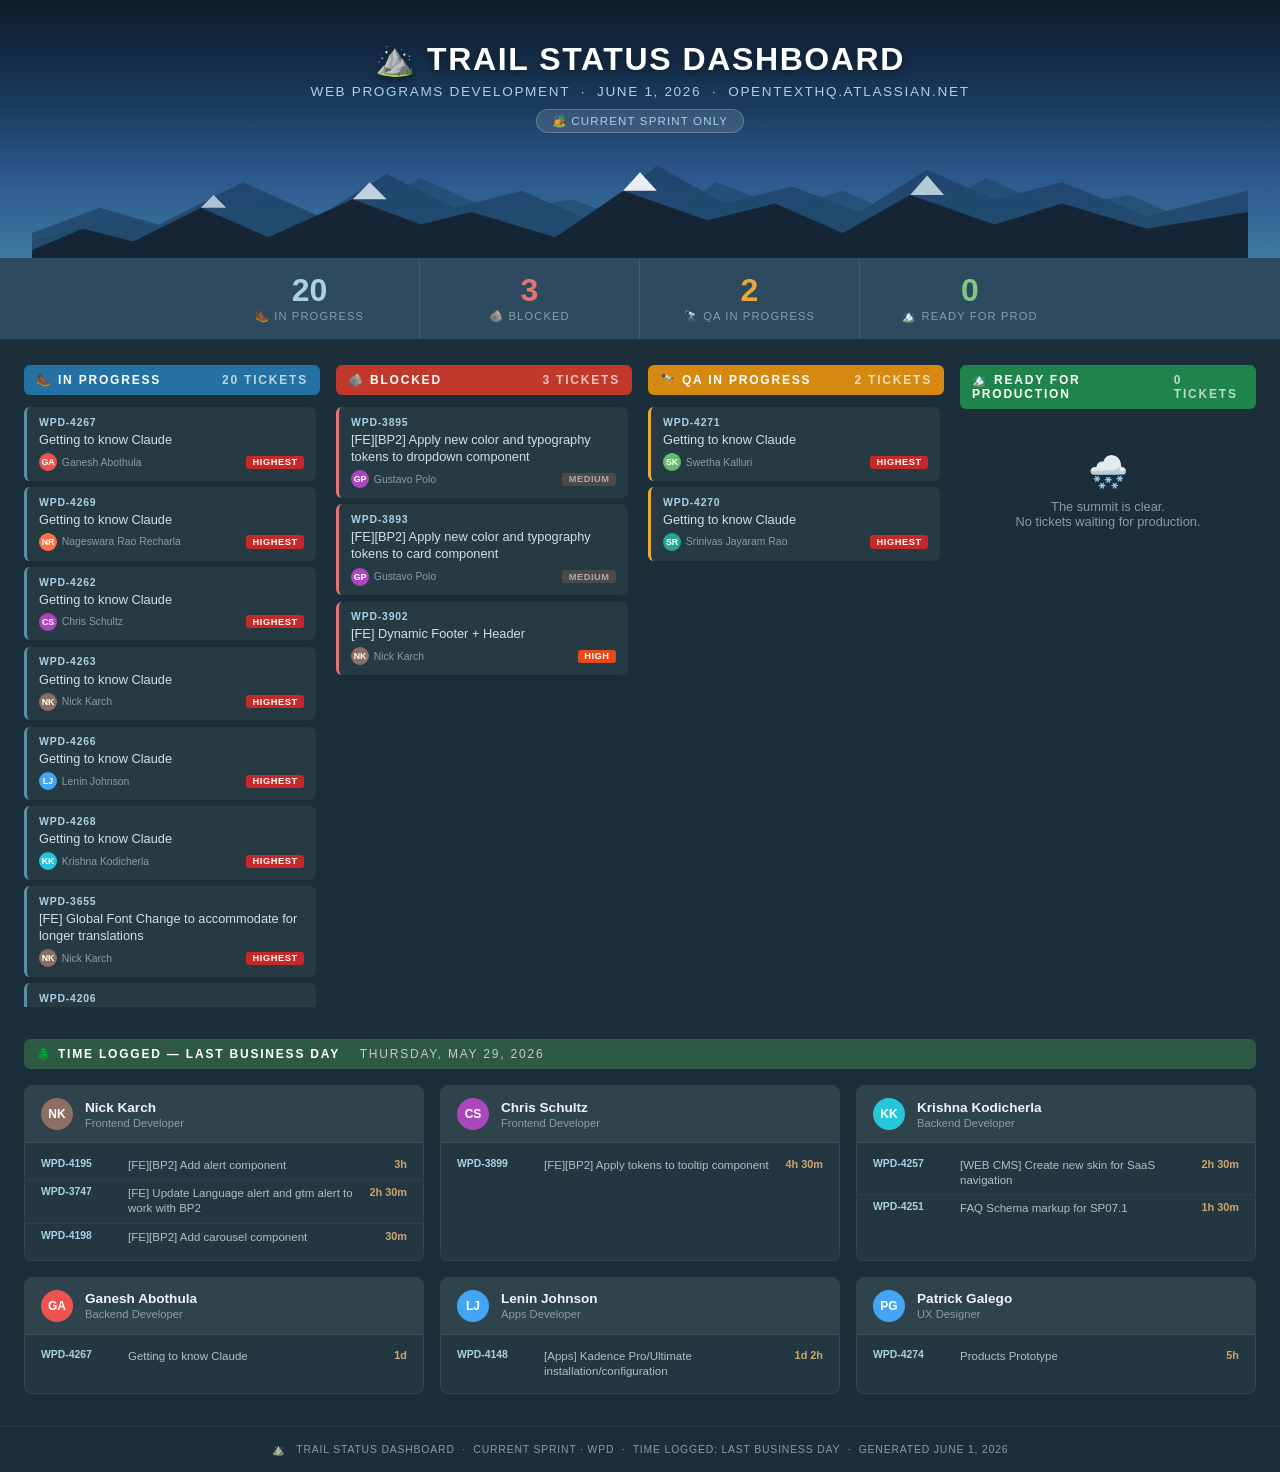
==== commit 9d706bcc: "Add WPD sprint dashboard" ====
--- a/index.html
+++ b/index.html
@@ -3,1361 +3,656 @@
 <head>
 <meta charset="UTF-8">
 <meta name="viewport" content="width=device-width, initial-scale=1.0">
-<title>OpenText ACTIVATE – Activate your information for the agentic AI era</title>
-<link rel="preconnect" href="https://fonts.googleapis.com">
-<link rel="preconnect" href="https://fonts.gstatic.com" crossorigin>
-<link href="https://fonts.googleapis.com/css2?family=Inter:ital,opsz,wght@0,14..32,100..900;1,14..32,100..900&display=swap" rel="stylesheet">
+<title>Trail Status Dashboard — Current Sprint</title>
 <style>
-:root {
-  --navy:   #101c2f;
-  --blue:   #0066cc;
-  --blue-d: #0052a3;
-  --teal:   #007a7a;
-  --teal-d: #005f5f;
-  --body:   #3f4d62;
-  --head:   #101c2f;
-  --border: #e7eaef;
-  --light:  #f6f7f7;
-  --white:  #ffffff;
-  --font:   'Inter', sans-serif;
-}
-*, *::before, *::after { box-sizing: border-box; margin: 0; padding: 0; }
-html { scroll-behavior: smooth; }
-body { font-family: var(--font); font-size: 16px; font-weight: 300; line-height: 1.6; color: var(--body); background: var(--white); -webkit-font-smoothing: antialiased; }
-.wrap { max-width: 1180px; margin: 0 auto; padding: 0 40px; }
-
-/* ── MAIN NAV ── */
-.main-nav {
-  background: var(--white);
-  border-bottom: 1px solid var(--border);
-  height: 60px;
-  position: sticky;
-  top: 0;
-  z-index: 300;
-}
-.main-nav-inner {
-  max-width: 1440px;
-  margin: 0 auto;
-  padding: 0 32px;
-  height: 100%;
-  display: flex;
-  align-items: center;
-  justify-content: space-between;
-}
-.logo {
-  font-size: 18px;
-  font-weight: 800;
-  color: var(--navy);
-  text-decoration: none;
-  letter-spacing: -.3px;
-  flex-shrink: 0;
-  display: flex;
-  align-items: center;
-  gap: 0;
-}
-.logo em { font-style: normal; color: var(--blue); }
-.logo sup { font-size: 7px; font-weight: 400; vertical-align: super; }
-
-/* Nav items */
-.main-links {
-  display: flex;
-  align-items: stretch;
-  gap: 0;
-  list-style: none;
-  height: 60px;
-}
-.main-links > li {
-  display: flex;
-  align-items: center;
-  position: relative;
-}
-.nav-item-btn {
-  background: none;
-  border: none;
-  cursor: pointer;
-  font-family: var(--font);
-  font-size: 13px;
-  font-weight: 500;
-  color: var(--body);
-  padding: 0 14px;
-  height: 60px;
-  display: flex;
-  align-items: center;
-  gap: 4px;
-  white-space: nowrap;
-  border-bottom: 2px solid transparent;
-  transition: color .15s, border-color .15s;
-}
-.nav-item-btn:hover,
-.main-links > li.open .nav-item-btn {
-  color: var(--blue);
-  border-bottom-color: var(--blue);
-}
-.nav-item-btn .chevron {
-  width: 10px;
-  height: 10px;
-  stroke: currentColor;
-  fill: none;
-  transition: transform .2s;
-  flex-shrink: 0;
-}
-.main-links > li.open .nav-item-btn .chevron {
-  transform: rotate(180deg);
-}
-
-/* Nav actions */
-.nav-actions { display: flex; align-items: center; gap: 8px; }
-.icon-btn {
-  background: none;
-  border: none;
-  cursor: pointer;
-  color: var(--body);
-  padding: 6px;
-  display: flex;
-  align-items: center;
-  border-radius: 4px;
-  transition: background .15s, color .15s;
-}
-.icon-btn:hover { background: var(--light); color: var(--blue); }
-.icon-btn.active { color: var(--blue); background: var(--light); }
-.connect-btn {
-  background: var(--blue);
-  color: var(--white);
-  border: none;
-  border-radius: 3px;
-  padding: 8px 18px;
-  font-family: var(--font);
-  font-size: 13px;
-  font-weight: 600;
-  cursor: pointer;
-  transition: background .15s;
-}
-.connect-btn:hover { background: var(--blue-d); }
-
-/* ── MEGA DROPDOWN ── */
-.mega-panel {
-  position: fixed;
-  top: 60px;
-  left: 0;
-  right: 0;
-  background: var(--white);
-  border-top: 2px solid var(--blue);
-  box-shadow: 0 12px 40px rgba(16,28,47,.12);
-  z-index: 299;
-  opacity: 0;
-  pointer-events: none;
-  transform: translateY(-8px);
-  transition: opacity .2s ease, transform .2s ease;
-}
-.mega-panel.visible {
-  opacity: 1;
-  pointer-events: all;
-  transform: translateY(0);
-}
-.mega-panel-inner {
-  max-width: 1440px;
-  margin: 0 auto;
-  padding: 40px 32px 48px;
-  display: grid;
-  gap: 0 48px;
-}
-/* Column count variants */
-.mega-panel-inner.cols-4 { grid-template-columns: repeat(4, 1fr); }
-.mega-panel-inner.cols-3 { grid-template-columns: 2fr repeat(3, 1fr); }
-.mega-panel-inner.cols-2 { grid-template-columns: 1fr 1fr; }
-
-.mega-col-label {
-  font-size: 10px;
-  font-weight: 700;
-  letter-spacing: 1.5px;
-  text-transform: uppercase;
-  color: var(--blue);
-  margin-bottom: 16px;
-  padding-bottom: 10px;
-  border-bottom: 1px solid var(--border);
-}
-.mega-col ul { list-style: none; display: flex; flex-direction: column; gap: 2px; }
-.mega-col ul a {
-  font-size: 13px;
-  font-weight: 400;
-  color: var(--body);
-  text-decoration: none;
-  padding: 5px 0;
-  display: flex;
-  align-items: center;
-  gap: 6px;
-  border-radius: 3px;
-  transition: color .12s;
-}
-.mega-col ul a:hover { color: var(--blue); }
-.mega-col ul a .link-arrow {
-  opacity: 0;
-  transition: opacity .12s, transform .12s;
-  font-size: 11px;
-}
-.mega-col ul a:hover .link-arrow { opacity: 1; transform: translateX(2px); }
-
-/* Featured promo tile in panel */
-.mega-promo {
-  background: var(--navy);
-  border-radius: 6px;
-  padding: 28px 24px;
-  display: flex;
-  flex-direction: column;
-  gap: 12px;
-}
-.mega-promo-tag {
-  display: inline-block;
-  font-size: 10px;
-  font-weight: 700;
-  letter-spacing: 1px;
-  text-transform: uppercase;
-  color: rgba(255,255,255,.6);
-  background: rgba(255,255,255,.08);
-  border: 1px solid rgba(255,255,255,.15);
-  border-radius: 3px;
-  padding: 2px 8px;
-  width: fit-content;
-}
-.mega-promo h4 {
-  font-size: 16px;
-  font-weight: 700;
-  line-height: 1.3;
-  color: #fff;
-}
-.mega-promo p {
-  font-size: 13px;
-  font-weight: 300;
-  line-height: 1.6;
-  color: rgba(255,255,255,.65);
-}
-.mega-promo a {
-  font-size: 13px;
-  font-weight: 600;
-  color: #5ab4ff;
-  text-decoration: none;
-  margin-top: auto;
-}
-.mega-promo a:hover { text-decoration: underline; }
-
-/* Overlay backdrop */
-.nav-backdrop {
-  position: fixed;
-  inset: 0;
-  top: 60px;
-  background: rgba(16,28,47,.35);
-  z-index: 298;
-  opacity: 0;
-  pointer-events: none;
-  transition: opacity .2s ease;
-}
-.nav-backdrop.visible { opacity: 1; pointer-events: all; }
-
-/* Search overlay */
-.search-overlay {
-  position: fixed;
-  top: 60px;
-  left: 0;
-  right: 0;
-  background: var(--white);
-  border-top: 2px solid var(--blue);
-  box-shadow: 0 12px 40px rgba(16,28,47,.12);
-  z-index: 299;
-  padding: 32px;
-  opacity: 0;
-  pointer-events: none;
-  transform: translateY(-8px);
-  transition: opacity .2s ease, transform .2s ease;
-}
-.search-overlay.visible {
-  opacity: 1;
-  pointer-events: all;
-  transform: translateY(0);
-}
-.search-overlay-inner { max-width: 800px; margin: 0 auto; }
-.search-overlay label {
-  display: block;
-  font-size: 11px;
-  font-weight: 700;
-  letter-spacing: 1.5px;
-  text-transform: uppercase;
-  color: var(--blue);
-  margin-bottom: 12px;
-}
-.search-row {
-  display: flex;
-  align-items: center;
-  border: 1.5px solid var(--border);
-  border-radius: 4px;
-  overflow: hidden;
-  transition: border-color .15s;
-}
-.search-row:focus-within { border-color: var(--blue); }
-.search-row input {
-  flex: 1;
-  border: none;
-  outline: none;
-  font-family: var(--font);
-  font-size: 16px;
-  font-weight: 300;
-  color: var(--head);
-  padding: 12px 16px;
-  background: transparent;
-}
-.search-row button {
-  background: var(--blue);
-  border: none;
-  cursor: pointer;
-  padding: 12px 16px;
-  display: flex;
-  align-items: center;
-  color: #fff;
-  transition: background .15s;
-}
-.search-row button:hover { background: var(--blue-d); }
-.search-suggest {
-  margin-top: 16px;
-  display: flex;
-  gap: 8px;
-  flex-wrap: wrap;
-}
-.search-suggest span {
-  font-size: 11px;
-  font-weight: 700;
-  letter-spacing: 1px;
-  text-transform: uppercase;
-  color: var(--body);
-  opacity: .5;
-  margin-right: 4px;
-}
-.search-suggest a {
-  font-size: 12px;
-  font-weight: 500;
-  color: var(--blue);
-  text-decoration: none;
-  background: rgba(0,102,204,.07);
-  border-radius: 100px;
-  padding: 3px 10px;
-}
-.search-suggest a:hover { background: rgba(0,102,204,.14); }
-
-/* ── SUB NAV ── */
-.sub-nav { background: var(--white); border-bottom: 1px solid var(--border); height: 40px; position: sticky; top: 60px; z-index: 199; }
-.sub-nav-inner { max-width: 1440px; margin: 0 auto; padding: 0 32px; height: 100%; display: flex; align-items: center; gap: 0; }
-.sub-nav-brand { font-size: 12px; font-weight: 800; color: var(--navy); letter-spacing: 1px; text-transform: uppercase; padding-right: 20px; border-right: 1px solid var(--border); margin-right: 4px; }
-.sub-nav-links { display: flex; align-items: center; gap: 0; }
-.sub-nav-links a { font-size: 13px; font-weight: 400; color: var(--body); text-decoration: none; padding: 0 18px; line-height: 40px; white-space: nowrap; }
-.sub-nav-links a:hover { color: var(--blue); }
-
-/* ── DIVIDER ── */
-.rule { height: 3px; background: var(--blue); }
-.hero-rule { height: 6px; width: 20%; background: var(--blue); }
-
-/* ── HERO ── */
-.hero { background: var(--white); padding: 80px 40px 72px; text-align: center; }
-.hero h1 { font-size: clamp(28px, 4vw, 52px); font-weight: 800; line-height: 1.1; letter-spacing: -1px; color: var(--head); max-width: 640px; margin: 0 auto 16px; }
-.hero p { font-size: 16px; font-weight: 300; color: var(--body); max-width: 440px; margin: 0 auto 36px; }
-.hero-btns { display: flex; gap: 14px; justify-content: center; flex-wrap: wrap; }
-.btn-primary { background: var(--blue); color: var(--white); border: 2px solid var(--blue); border-radius: 100px; padding: 11px 22px; font-family: var(--font); font-size: 14px; font-weight: 600; text-decoration: none; display: inline-block; cursor: pointer; transition: background .15s; }
-.btn-primary:hover { background: var(--blue-d); border-color: var(--blue-d); }
-.btn-outline { background: transparent; color: var(--blue); border: 2px solid var(--blue); border-radius: 100px; padding: 11px 22px; font-family: var(--font); font-size: 14px; font-weight: 600; text-decoration: none; display: inline-block; cursor: pointer; transition: background .15s; }
-.btn-outline:hover { background: rgba(0,102,204,.06); }
-
-/* ── WHY CUSTOMERS ── */
-.why { background: var(--white); }
-.why-grid { display: grid; grid-template-columns: 1fr 1fr; min-height: 380px; }
-.why-left { display: flex; flex-direction: column; }
-.why-heading { padding: 56px 48px 28px 40px; }
-.why-heading h2 { font-size: clamp(22px, 2.5vw, 34px); font-weight: 800; line-height: 1.15; letter-spacing: -.4px; color: var(--head); }
-.why-photo {
-  flex: 1;
-  background:
-    radial-gradient(ellipse at 40% 55%, rgba(0,110,220,.4) 0%, transparent 55%),
-    radial-gradient(ellipse at 75% 25%, rgba(0,180,160,.25) 0%, transparent 45%),
-    linear-gradient(155deg, #04090f 0%, #0b1a30 45%, #061220 100%);
-  position: relative; overflow: hidden;
-  min-height: 260px;
-  display: flex; align-items: center; justify-content: center;
-}
-.why-photo::before {
-  content: '';
-  position: absolute; inset: 0;
-  background:
-    radial-gradient(ellipse 60% 40% at 35% 60%, rgba(0,140,255,.22) 0%, transparent 100%),
-    radial-gradient(ellipse 30% 60% at 65% 40%, rgba(0,200,180,.12) 0%, transparent 100%);
-}
-.why-photo-label {
-  position: absolute; top: 20px; left: 20px;
-  background: rgba(255,255,255,.08);
-  border: 1px solid rgba(255,255,255,.15);
-  border-radius: 3px;
-  color: rgba(246,247,247,.7);
-  font-size: 10px; font-weight: 700; letter-spacing: 1.5px;
-  padding: 3px 9px; text-transform: uppercase;
-}
-.why-photo-icon { font-size: 64px; position: relative; filter: drop-shadow(0 0 28px rgba(0,140,255,.7)); }
-.why-right { padding: 56px 48px 56px 56px; display: flex; flex-direction: column; justify-content: center; border-left: 1px solid var(--border); }
-.why-right p { font-size: 15px; font-weight: 300; line-height: 1.75; color: var(--body); margin-bottom: 20px; }
-.why-right p:last-child { margin-bottom: 0; }
-.why-link { color: var(--blue); font-weight: 600; text-decoration: none; }
-.why-link:hover { text-decoration: underline; }
-
-/* ── SECTION LABEL / HEADING PATTERN ── */
-.s-label { display: block; font-size: 11px; font-weight: 700; letter-spacing: 2px; text-transform: uppercase; color: var(--blue); margin-bottom: 8px; }
-.s-title { font-size: clamp(22px, 2.8vw, 38px); font-weight: 800; line-height: 1.15; letter-spacing: -.4px; color: var(--head); margin-bottom: 16px; }
-.s-rule { width: 44px; height: 3px; background: var(--blue); border-radius: 2px; margin-bottom: 28px; }
-.s-body { font-size: 15px; font-weight: 300; line-height: 1.75; color: var(--body); }
-
-/* ── PAIN POINTS ── */
-.pain-section { background: var(--light); padding: 72px 0; }
-.pain-grid { display: grid; grid-template-columns: repeat(3, 1fr); gap: 44px 64px; }
-.pain-icon { color: var(--blue); margin-bottom: 14px; }
-.pain-icon svg { width: 32px; height: 32px; }
-.pain-h { font-size: 15px; font-weight: 700; line-height: 1.35; color: var(--head); margin-bottom: 7px; }
-.pain-p { font-size: 14px; font-weight: 300; line-height: 1.6; color: var(--body); }
-
-/* ── APPROACH ── */
-.approach-section { background: var(--white); padding: 72px 0; }
-.approach-cols { display: grid; grid-template-columns: repeat(3, 1fr); border-top: 3px solid var(--blue); margin-top: 40px; }
-.approach-col { padding: 32px 36px 32px 0; border-right: 1px solid var(--border); position: relative; }
-.approach-col:not(:first-child) { padding-left: 36px; }
-.approach-col:last-child { border-right: none; }
-.approach-h { font-size: 18px; font-weight: 700; line-height: 1.3; color: var(--head); margin-bottom: 12px; }
-.approach-p { font-size: 14px; font-weight: 300; line-height: 1.7; color: var(--body); }
-
-/* ── HOW YOU GET THERE ── */
-.howto-section { background: var(--white); padding: 72px 0; border-top: 1px solid var(--border); }
-.howto-layout { display: grid; grid-template-columns: 1fr 340px; gap: 48px; align-items: start; }
-.howto-grid { display: grid; grid-template-columns: 1fr 1fr; gap: 20px; }
-.howto-card { background: var(--white); border: 1px solid var(--border); border-radius: 6px; padding: 28px; }
-.howto-icon { width: 36px; height: 36px; border-radius: 6px; background: var(--navy); display: flex; align-items: center; justify-content: center; margin-bottom: 14px; }
-.howto-icon svg { width: 18px; height: 18px; stroke: #fff; fill: none; }
-.howto-h { font-size: 16px; font-weight: 700; line-height: 1.3; color: var(--head); margin-bottom: 8px; }
-.howto-p { font-size: 13px; font-weight: 300; line-height: 1.65; color: var(--body); }
-.howto-placeholder {
-  background: var(--light);
-  border: 1px solid var(--border);
-  border-radius: 6px;
-  height: 280px;
-  display: flex; align-items: center; justify-content: center;
-  color: rgba(63,77,98,.3);
-  font-size: 13px;
-}
-
-/* ── WHERE ── */
-.where-section { background: var(--white); padding: 72px 0; }
-.where-cards { display: grid; grid-template-columns: repeat(3, 1fr); gap: 20px; margin-bottom: 36px; }
-.where-card { border: 1px solid var(--border); border-radius: 6px; overflow: hidden; }
-.where-img { height: 192px; position: relative; display: flex; align-items: flex-end; padding: 14px; }
-
-/* Photo-like card backgrounds */
-.where-img--blue {
-  background:
-    radial-gradient(circle at 30% 40%, rgba(255,255,255,.08) 0%, transparent 40%),
-    radial-gradient(circle at 70% 70%, rgba(0,80,160,.5) 0%, transparent 50%),
-    linear-gradient(160deg, #0a1f50 0%, #1a4080 60%, #0d3070 100%);
-}
-.where-img--blue::after {
-  content: '';
-  position: absolute; inset: 0;
-  background-image: radial-gradient(circle, rgba(255,255,255,.15) 1px, transparent 1px);
-  background-size: 18px 18px;
-}
-.where-img--amber {
-  background: linear-gradient(160deg, #8b3000 0%, #d06020 50%, #e08840 100%);
-}
-.where-img--amber::after {
-  content: '';
-  position: absolute; inset: 0;
-  background: radial-gradient(ellipse at 60% 40%, rgba(255,200,120,.25) 0%, transparent 60%);
-}
-.where-img--teal {
-  background: linear-gradient(160deg, #1a2a3a 0%, #2a4a5a 50%, #1e3848 100%);
-}
-.where-img--teal::after {
-  content: '';
-  position: absolute; inset: 0;
-  background: radial-gradient(ellipse at 50% 50%, rgba(100,180,200,.2) 0%, transparent 60%);
-}
-.where-tag { position: relative; z-index: 1; background: rgba(255,255,255,.18); border: 1px solid rgba(255,255,255,.3); border-radius: 3px; color: rgba(255,255,255,.95); font-size: 10px; font-weight: 700; letter-spacing: .8px; text-transform: uppercase; padding: 2px 8px; }
-.where-body { padding: 18px 18px 22px; }
-.where-h { font-size: 14px; font-weight: 700; color: var(--head); margin-bottom: 8px; }
-.where-p { font-size: 13px; font-weight: 300; line-height: 1.55; color: var(--body); margin-bottom: 12px; }
-.where-link { font-size: 13px; font-weight: 600; color: var(--blue); text-decoration: none; }
-.where-link::after { content: ' →'; }
-.where-link:hover { text-decoration: underline; }
-.where-cta { text-align: center; }
-.btn-teal { background: var(--teal); color: var(--white); border: none; border-radius: 3px; padding: 13px 28px; font-family: var(--font); font-size: 14px; font-weight: 600; cursor: pointer; transition: background .15s; }
-.btn-teal:hover { background: var(--teal-d); }
-
-/* ── FAQ ── */
-.faq-section { background: var(--white); padding: 72px 0; }
-.faq-list { max-width: 820px; }
-.faq-item { border-bottom: 1px solid var(--border); }
-.faq-btn {
-  width: 100%; background: none; border: none; text-align: left; cursor: pointer;
-  padding: 20px 0;
-  font-family: var(--font); font-size: 14px; font-weight: 600; line-height: 1.4; color: var(--head);
-  display: flex; justify-content: space-between; align-items: center; gap: 16px;
-}
-.faq-toggle {
-  flex-shrink: 0; width: 24px; height: 24px;
-  border: 1.5px solid var(--blue); border-radius: 50%;
-  color: var(--blue);
-  display: flex; align-items: center; justify-content: center;
-  font-size: 16px; font-weight: 300; line-height: 1;
-  transition: transform .2s;
-}
-.faq-item.open .faq-toggle { transform: rotate(45deg); }
-.faq-body { max-height: 0; overflow: hidden; transition: max-height .3s ease; }
-.faq-item.open .faq-body { max-height: 300px; }
-.faq-body p { padding: 0 40px 20px 0; font-size: 14px; font-weight: 300; line-height: 1.75; color: var(--body); }
-
-/* ── FOOTER ── */
-.footer { background: var(--white); padding: 56px 0 32px; border-top: 1px solid var(--border); }
-.footer-grid { display: grid; grid-template-columns: repeat(6, 1fr); gap: 24px; padding-bottom: 36px; border-bottom: 1px solid var(--border); margin-bottom: 28px; }
-.footer-col-h { font-size: 12px; font-weight: 700; letter-spacing: .4px; text-transform: uppercase; color: var(--head); margin-bottom: 14px; }
-.footer-col ul { list-style: none; display: flex; flex-direction: column; gap: 8px; }
-.footer-col ul a { font-size: 13px; font-weight: 300; color: var(--body); text-decoration: none; }
-.footer-col ul a:hover { color: var(--blue); }
-.footer-bottom { background: var(--navy); padding: 16px 0; }
-.footer-bottom-inner { max-width: 1180px; margin: 0 auto; padding: 0 40px; display: flex; justify-content: space-between; align-items: center; flex-wrap: wrap; gap: 12px; font-size: 12px; color: rgba(246,247,247,.5); }
-.footer-legal { display: flex; gap: 20px; flex-wrap: wrap; }
-.footer-legal a { color: rgba(246,247,247,.5); text-decoration: none; font-size: 12px; }
-.footer-legal a:hover { color: #f6f7f7; }
-
-/* ── RESPONSIVE ── */
-@media (max-width: 1024px) {
-  .howto-layout { grid-template-columns: 1fr; }
-  .howto-placeholder { display: none; }
-  .footer-grid { grid-template-columns: repeat(3,1fr); }
-}
-@media (max-width: 900px) {
-  .why-grid { grid-template-columns: 1fr; }
-  .pain-grid { grid-template-columns: 1fr 1fr; }
-  .approach-cols { grid-template-columns: 1fr; }
-  .approach-col { border-right: none; border-bottom: 1px solid var(--border); padding-left: 0 !important; }
-  .approach-col:last-child { border-bottom: none; }
-  .howto-grid { grid-template-columns: 1fr 1fr; }
-  .where-cards { grid-template-columns: 1fr 1fr; }
-}
-@media (max-width: 640px) {
-  .wrap { padding: 0 20px; }
-  .pain-grid, .howto-grid, .where-cards, .footer-grid { grid-template-columns: 1fr; }
-  .main-links, .sub-nav-links { display: none; }
-}
+  :root {
+    --peak: #1a2f3a;
+    --ridge: #2d4a5e;
+    --forest: #2e5944;
+    --sky: #5b8fa8;
+    --glacier: #a8d0e6;
+    --snow: #f0f4f8;
+    --stone: #8b9ba8;
+    --trail: #c9a86c;
+    --amber: #e8a838;
+    --blocked-red: #c0392b;
+    --inprog-blue: #2471a3;
+    --qa-gold: #d68910;
+    --prod-green: #1e8449;
+  }
+
+  * { box-sizing: border-box; margin: 0; padding: 0; }
+
+  body {
+    font-family: -apple-system, BlinkMacSystemFont, 'Segoe UI', sans-serif;
+    background: var(--peak);
+    color: var(--snow);
+    min-height: 100vh;
+  }
+
+  .hero {
+    position: relative;
+    background: linear-gradient(180deg, #0d1b2a 0%, #1a3a5c 40%, #2d5a8e 70%, #3d7a9e 100%);
+    padding: 2.5rem 2rem 0;
+    overflow: hidden;
+  }
+
+  .hero-text {
+    position: relative;
+    z-index: 2;
+    text-align: center;
+    padding-bottom: 1.5rem;
+  }
+
+  .hero-text h1 {
+    font-size: 2rem;
+    font-weight: 700;
+    letter-spacing: 0.05em;
+    text-transform: uppercase;
+    color: #fff;
+    text-shadow: 0 2px 8px rgba(0,0,0,0.5);
+  }
+
+  .hero-text .subtitle {
+    font-size: 0.85rem;
+    color: var(--glacier);
+    margin-top: 0.4rem;
+    letter-spacing: 0.12em;
+    text-transform: uppercase;
+  }
+
+  .sprint-badge {
+    display: inline-block;
+    margin-top: 0.6rem;
+    background: rgba(255,255,255,0.12);
+    border: 1px solid rgba(255,255,255,0.2);
+    border-radius: 20px;
+    padding: 0.25rem 0.9rem;
+    font-size: 0.72rem;
+    letter-spacing: 0.1em;
+    color: var(--glacier);
+    text-transform: uppercase;
+  }
+
+  .mountain-svg { display: block; width: 100%; }
+
+  .stats-bar {
+    background: var(--ridge);
+    display: flex;
+    justify-content: center;
+    gap: 0;
+    border-bottom: 2px solid var(--peak);
+  }
+
+  .stat-item {
+    flex: 1;
+    max-width: 220px;
+    text-align: center;
+    padding: 1rem 1.5rem;
+    border-right: 1px solid rgba(255,255,255,0.1);
+    cursor: default;
+  }
+
+  .stat-item:last-child { border-right: none; }
+  .stat-number { font-size: 2rem; font-weight: 800; line-height: 1; }
+  .stat-label { font-size: 0.7rem; text-transform: uppercase; letter-spacing: 0.1em; color: var(--stone); margin-top: 0.25rem; }
+  .stat-item.inprog .stat-number { color: var(--glacier); }
+  .stat-item.blocked .stat-number { color: #e57373; }
+  .stat-item.qa .stat-number { color: var(--amber); }
+  .stat-item.prod .stat-number { color: #81c784; }
+
+  .main { padding: 1.5rem 1.5rem 2rem; max-width: 1800px; margin: 0 auto; }
+
+  .section-title {
+    display: flex;
+    align-items: center;
+    gap: 0.6rem;
+    font-size: 0.75rem;
+    font-weight: 700;
+    text-transform: uppercase;
+    letter-spacing: 0.15em;
+    margin-bottom: 0.75rem;
+    padding: 0.5rem 0.75rem;
+    border-radius: 6px;
+  }
+
+  .section-title.inprog { background: var(--inprog-blue); color: #fff; }
+  .section-title.blocked { background: var(--blocked-red); color: #fff; }
+  .section-title.qa { background: var(--qa-gold); color: #fff; }
+  .section-title.prod { background: var(--prod-green); color: #fff; }
+
+  .board {
+    display: grid;
+    grid-template-columns: 1fr 1fr 1fr 1fr;
+    gap: 1rem;
+    margin-bottom: 2rem;
+  }
+
+  .column { display: flex; flex-direction: column; gap: 0; }
+
+  .ticket-list {
+    display: flex;
+    flex-direction: column;
+    gap: 0.4rem;
+    max-height: 600px;
+    overflow-y: auto;
+    scrollbar-width: thin;
+    scrollbar-color: var(--stone) transparent;
+    padding-right: 4px;
+  }
+
+  .ticket {
+    background: rgba(255,255,255,0.05);
+    border-radius: 6px;
+    padding: 0.6rem 0.75rem;
+    border-left: 3px solid transparent;
+    transition: background 0.15s;
+  }
+
+  .ticket:hover { background: rgba(255,255,255,0.09); }
+  .ticket.inprog { border-left-color: var(--sky); }
+  .ticket.blocked { border-left-color: #e57373; }
+  .ticket.qa { border-left-color: var(--amber); }
+  .ticket.prod { border-left-color: #81c784; }
+
+  .ticket-key { font-size: 0.65rem; font-weight: 700; text-transform: uppercase; letter-spacing: 0.08em; margin-bottom: 0.2rem; }
+  .ticket-key a { color: var(--glacier); text-decoration: none; }
+  .ticket-key a:hover { text-decoration: underline; }
+
+  .ticket-summary { font-size: 0.8rem; color: #d4dde6; line-height: 1.35; margin-bottom: 0.3rem; word-break: break-word; }
+
+  .ticket-meta {
+    display: flex;
+    align-items: center;
+    justify-content: space-between;
+    flex-wrap: wrap;
+    gap: 0.25rem;
+  }
+
+  .assignee { font-size: 0.65rem; color: var(--stone); display: flex; align-items: center; gap: 0.3rem; }
+
+  .assignee-dot {
+    width: 18px; height: 18px; border-radius: 50%;
+    display: inline-flex; align-items: center; justify-content: center;
+    font-size: 0.55rem; font-weight: 700; color: #fff; flex-shrink: 0;
+  }
+
+  .priority-badge {
+    font-size: 0.58rem; padding: 0.1rem 0.4rem; border-radius: 3px;
+    text-transform: uppercase; letter-spacing: 0.06em; font-weight: 600;
+  }
+
+  .priority-badge.Highest { background: #c62828; color: #fff; }
+  .priority-badge.High { background: #e64a19; color: #fff; }
+  .priority-badge.Medium { background: #4a4a4a; color: #aaa; }
+  .priority-badge.Low { background: #2d4a2d; color: #81c784; }
+  .priority-badge.Lowest { background: #1a2d1a; color: #66bb6a; }
+
+  .empty-state { text-align: center; padding: 2rem 1rem; color: var(--stone); font-size: 0.8rem; }
+  .empty-state .icon { font-size: 2rem; margin-bottom: 0.5rem; display: block; }
+
+  /* Worklog */
+  .worklog-section { margin-top: 1rem; }
+
+  .worklog-header {
+    display: flex; align-items: center; gap: 0.6rem;
+    font-size: 0.75rem; font-weight: 700; text-transform: uppercase; letter-spacing: 0.15em;
+    margin-bottom: 1rem; padding: 0.5rem 0.75rem; border-radius: 6px;
+    background: var(--forest); color: #fff;
+  }
+
+  .worklog-grid { display: grid; grid-template-columns: repeat(auto-fill, minmax(320px, 1fr)); gap: 1rem; }
+
+  .person-card {
+    background: rgba(255,255,255,0.04);
+    border-radius: 8px; overflow: hidden;
+    border: 1px solid rgba(255,255,255,0.07);
+  }
+
+  .person-header {
+    display: flex; align-items: center; gap: 0.75rem;
+    padding: 0.75rem 1rem;
+    background: rgba(255,255,255,0.06);
+    border-bottom: 1px solid rgba(255,255,255,0.07);
+  }
+
+  .person-avatar {
+    width: 32px; height: 32px; border-radius: 50%;
+    display: flex; align-items: center; justify-content: center;
+    font-size: 0.75rem; font-weight: 700; color: #fff; flex-shrink: 0;
+  }
+
+  .person-name { font-size: 0.85rem; font-weight: 600; }
+  .person-role { font-size: 0.7rem; color: var(--stone); margin-top: 0.1rem; }
+  .worklog-entries { padding: 0.5rem 0; }
+
+  .worklog-entry {
+    display: flex; align-items: flex-start; gap: 0.75rem;
+    padding: 0.4rem 1rem;
+    border-bottom: 1px solid rgba(255,255,255,0.04);
+  }
+
+  .worklog-entry:last-child { border-bottom: none; }
+
+  .worklog-key { font-size: 0.65rem; font-weight: 700; color: var(--glacier); white-space: nowrap; min-width: 75px; text-decoration: none; }
+  .worklog-key:hover { text-decoration: underline; }
+  .worklog-summary { font-size: 0.72rem; color: #b0bec5; flex: 1; line-height: 1.3; }
+  .worklog-time { font-size: 0.68rem; font-weight: 600; color: var(--trail); white-space: nowrap; }
+
+  .color-0 { background: #5c6bc0; }
+  .color-1 { background: #26a69a; }
+  .color-2 { background: #ef5350; }
+  .color-3 { background: #ff7043; }
+  .color-4 { background: #66bb6a; }
+  .color-5 { background: #42a5f5; }
+  .color-6 { background: #ab47bc; }
+  .color-7 { background: #8d6e63; }
+  .color-8 { background: #26c6da; }
+  .color-9 { background: #d4e157; color: #333 !important; }
+
+  .footer {
+    text-align: center; padding: 1rem;
+    font-size: 0.65rem; color: var(--stone);
+    border-top: 1px solid rgba(255,255,255,0.06);
+    letter-spacing: 0.08em; text-transform: uppercase;
+  }
+
+  @media (max-width: 1100px) { .board { grid-template-columns: 1fr 1fr; } }
+  @media (max-width: 640px) { .board { grid-template-columns: 1fr; } .stats-bar { flex-wrap: wrap; } .stat-item { min-width: 50%; } }
 </style>
 </head>
 <body>
 
-<!-- NAV BACKDROP -->
-<div class="nav-backdrop" id="navBackdrop"></div>
-
-<!-- MAIN NAV -->
-<header class="main-nav" id="mainNav">
-  <div class="main-nav-inner">
-    <div style="display:flex;align-items:center;gap:0;">
-      <a class="logo" href="#" style="margin-right:32px;">open<em>text</em><sup>™</sup></a>
-      <ul class="main-links" id="mainLinks">
-        <li data-panel="why">
-          <button class="nav-item-btn" aria-expanded="false" aria-haspopup="true">
-            Why OpenText
-            <svg class="chevron" viewBox="0 0 10 10" stroke-width="1.8" stroke-linecap="round" stroke-linejoin="round"><polyline points="2,3 5,7 8,3"/></svg>
-          </button>
-        </li>
-        <li data-panel="products">
-          <button class="nav-item-btn" aria-expanded="false" aria-haspopup="true">
-            Products
-            <svg class="chevron" viewBox="0 0 10 10" stroke-width="1.8" stroke-linecap="round" stroke-linejoin="round"><polyline points="2,3 5,7 8,3"/></svg>
-          </button>
-        </li>
-        <li data-panel="solutions">
-          <button class="nav-item-btn" aria-expanded="false" aria-haspopup="true">
-            Solutions
-            <svg class="chevron" viewBox="0 0 10 10" stroke-width="1.8" stroke-linecap="round" stroke-linejoin="round"><polyline points="2,3 5,7 8,3"/></svg>
-          </button>
-        </li>
-        <li data-panel="services">
-          <button class="nav-item-btn" aria-expanded="false" aria-haspopup="true">
-            Services
-            <svg class="chevron" viewBox="0 0 10 10" stroke-width="1.8" stroke-linecap="round" stroke-linejoin="round"><polyline points="2,3 5,7 8,3"/></svg>
-          </button>
-        </li>
-        <li data-panel="partners">
-          <button class="nav-item-btn" aria-expanded="false" aria-haspopup="true">
-            Partners
-            <svg class="chevron" viewBox="0 0 10 10" stroke-width="1.8" stroke-linecap="round" stroke-linejoin="round"><polyline points="2,3 5,7 8,3"/></svg>
-          </button>
-        </li>
-        <li data-panel="support">
-          <button class="nav-item-btn" aria-expanded="false" aria-haspopup="true">
-            Support
-            <svg class="chevron" viewBox="0 0 10 10" stroke-width="1.8" stroke-linecap="round" stroke-linejoin="round"><polyline points="2,3 5,7 8,3"/></svg>
-          </button>
-        </li>
-        <li data-panel="resources">
-          <button class="nav-item-btn" aria-expanded="false" aria-haspopup="true">
-            Resources
-            <svg class="chevron" viewBox="0 0 10 10" stroke-width="1.8" stroke-linecap="round" stroke-linejoin="round"><polyline points="2,3 5,7 8,3"/></svg>
-          </button>
-        </li>
-      </ul>
+<div class="hero">
+  <div class="hero-text">
+    <h1>⛰️ Trail Status Dashboard</h1>
+    <div class="subtitle">Web Programs Development &nbsp;·&nbsp; June 1, 2026 &nbsp;·&nbsp; opentexthq.atlassian.net</div>
+    <div class="sprint-badge">🏕️ Current Sprint Only</div>
+  </div>
+  <svg class="mountain-svg" viewBox="0 0 1440 120" xmlns="http://www.w3.org/2000/svg" preserveAspectRatio="none">
+    <path d="M0,90 L80,60 L150,80 L250,30 L340,70 L420,20 L500,60 L580,40 L660,75 L740,10 L820,55 L900,35 L980,65 L1060,15 L1140,50 L1220,30 L1320,70 L1440,40 L1440,120 L0,120 Z" fill="#1a3a5c" opacity="0.6"/>
+    <path d="M0,100 L100,70 L180,90 L280,45 L360,80 L460,25 L550,65 L640,50 L730,85 L810,30 L890,60 L960,40 L1040,75 L1130,25 L1210,60 L1300,45 L1380,80 L1440,55 L1440,120 L0,120 Z" fill="#1e4a6e" opacity="0.7"/>
+    <path d="M0,110 L60,85 L120,100 L200,60 L280,95 L380,50 L460,80 L520,65 L620,95 L700,40 L800,75 L880,55 L960,90 L1040,45 L1140,80 L1220,55 L1320,85 L1440,65 L1440,120 L0,120 Z" fill="#152535"/>
+    <path d="M200,60 L215,45 L230,60 Z" fill="#e8f4fd" opacity="0.7"/>
+    <path d="M380,50 L400,30 L420,50 Z" fill="#e8f4fd" opacity="0.8"/>
+    <path d="M700,40 L720,18 L740,40 Z" fill="#fff" opacity="0.9"/>
+    <path d="M1040,45 L1060,22 L1080,45 Z" fill="#e8f4fd" opacity="0.75"/>
+  </svg>
+</div>
+
+<div class="stats-bar">
+  <div class="stat-item inprog">
+    <div class="stat-number">20</div>
+    <div class="stat-label">🥾 In Progress</div>
+  </div>
+  <div class="stat-item blocked">
+    <div class="stat-number">3</div>
+    <div class="stat-label">🪨 Blocked</div>
+  </div>
+  <div class="stat-item qa">
+    <div class="stat-number">2</div>
+    <div class="stat-label">🔭 QA In Progress</div>
+  </div>
+  <div class="stat-item prod">
+    <div class="stat-number">0</div>
+    <div class="stat-label">🏔️ Ready for Prod</div>
+  </div>
+</div>
+
+<div class="main">
+  <div class="board">
+
+    <!-- IN PROGRESS -->
+    <div class="column">
+      <div class="section-title inprog">🥾 In Progress <span style="margin-left:auto;opacity:0.7">20 tickets</span></div>
+      <div class="ticket-list">
+
+        <div class="ticket inprog">
+          <div class="ticket-key"><a href="https://opentexthq.atlassian.net/browse/WPD-4267" target="_blank">WPD-4267</a></div>
+          <div class="ticket-summary">Getting to know Claude</div>
+          <div class="ticket-meta">
+            <div class="assignee"><span class="assignee-dot color-2">GA</span> Ganesh Abothula</div>
+            <span class="priority-badge Highest">Highest</span>
+          </div>
+        </div>
+        <div class="ticket inprog">
+          <div class="ticket-key"><a href="https://opentexthq.atlassian.net/browse/WPD-4269" target="_blank">WPD-4269</a></div>
+          <div class="ticket-summary">Getting to know Claude</div>
+          <div class="ticket-meta">
+            <div class="assignee"><span class="assignee-dot color-3">NR</span> Nageswara Rao Recharla</div>
+            <span class="priority-badge Highest">Highest</span>
+          </div>
+        </div>
+        <div class="ticket inprog">
+          <div class="ticket-key"><a href="https://opentexthq.atlassian.net/browse/WPD-4262" target="_blank">WPD-4262</a></div>
+          <div class="ticket-summary">Getting to know Claude</div>
+          <div class="ticket-meta">
+            <div class="assignee"><span class="assignee-dot color-6">CS</span> Chris Schultz</div>
+            <span class="priority-badge Highest">Highest</span>
+          </div>
+        </div>
+        <div class="ticket inprog">
+          <div class="ticket-key"><a href="https://opentexthq.atlassian.net/browse/WPD-4263" target="_blank">WPD-4263</a></div>
+          <div class="ticket-summary">Getting to know Claude</div>
+          <div class="ticket-meta">
+            <div class="assignee"><span class="assignee-dot color-7">NK</span> Nick Karch</div>
+            <span class="priority-badge Highest">Highest</span>
+          </div>
+        </div>
+        <div class="ticket inprog">
+          <div class="ticket-key"><a href="https://opentexthq.atlassian.net/browse/WPD-4266" target="_blank">WPD-4266</a></div>
+          <div class="ticket-summary">Getting to know Claude</div>
+          <div class="ticket-meta">
+            <div class="assignee"><span class="assignee-dot color-5">LJ</span> Lenin Johnson</div>
+            <span class="priority-badge Highest">Highest</span>
+          </div>
+        </div>
+        <div class="ticket inprog">
+          <div class="ticket-key"><a href="https://opentexthq.atlassian.net/browse/WPD-4268" target="_blank">WPD-4268</a></div>
+          <div class="ticket-summary">Getting to know Claude</div>
+          <div class="ticket-meta">
+            <div class="assignee"><span class="assignee-dot color-8">KK</span> Krishna Kodicherla</div>
+            <span class="priority-badge Highest">Highest</span>
+          </div>
+        </div>
+        <div class="ticket inprog">
+          <div class="ticket-key"><a href="https://opentexthq.atlassian.net/browse/WPD-3655" target="_blank">WPD-3655</a></div>
+          <div class="ticket-summary">[FE] Global Font Change to accommodate for longer translations</div>
+          <div class="ticket-meta">
+            <div class="assignee"><span class="assignee-dot color-7">NK</span> Nick Karch</div>
+            <span class="priority-badge Highest">Highest</span>
+          </div>
+        </div>
+        <div class="ticket inprog">
+          <div class="ticket-key"><a href="https://opentexthq.atlassian.net/browse/WPD-4206" target="_blank">WPD-4206</a></div>
+          <div class="ticket-summary">[FE][BP2] Research for Prefixing Tailwind Classes</div>
+          <div class="ticket-meta">
+            <div class="assignee"><span class="assignee-dot color-7">NK</span> Nick Karch</div>
+            <span class="priority-badge High">High</span>
+          </div>
+        </div>
+        <div class="ticket inprog">
+          <div class="ticket-key"><a href="https://opentexthq.atlassian.net/browse/WPD-4078" target="_blank">WPD-4078</a></div>
+          <div class="ticket-summary">[WEB CMS] New C44.5 Variant</div>
+          <div class="ticket-meta">
+            <div class="assignee"><span class="assignee-dot color-2">GA</span> Ganesh Abothula</div>
+            <span class="priority-badge High">High</span>
+          </div>
+        </div>
+        <div class="ticket inprog">
+          <div class="ticket-key"><a href="https://opentexthq.atlassian.net/browse/WPD-4148" target="_blank">WPD-4148</a></div>
+          <div class="ticket-summary">[Apps] Kadence Pro/Ultimate installation/configuration</div>
+          <div class="ticket-meta">
+            <div class="assignee"><span class="assignee-dot color-5">LJ</span> Lenin Johnson</div>
+            <span class="priority-badge Medium">Medium</span>
+          </div>
+        </div>
+        <div class="ticket inprog">
+          <div class="ticket-key"><a href="https://opentexthq.atlassian.net/browse/WPD-3564" target="_blank">WPD-3564</a></div>
+          <div class="ticket-summary">[FE][BP2] Table Component</div>
+          <div class="ticket-meta">
+            <div class="assignee"><span class="assignee-dot color-6">CS</span> Chris Schultz</div>
+            <span class="priority-badge Medium">Medium</span>
+          </div>
+        </div>
+        <div class="ticket inprog">
+          <div class="ticket-key"><a href="https://opentexthq.atlassian.net/browse/WPD-4195" target="_blank">WPD-4195</a></div>
+          <div class="ticket-summary">[FE][BP2] Add alert component</div>
+          <div class="ticket-meta">
+            <div class="assignee"><span class="assignee-dot color-7">NK</span> Nick Karch</div>
+            <span class="priority-badge Medium">Medium</span>
+          </div>
+        </div>
+        <div class="ticket inprog">
+          <div class="ticket-key"><a href="https://opentexthq.atlassian.net/browse/WPD-3747" target="_blank">WPD-3747</a></div>
+          <div class="ticket-summary">[FE] Update Language alert and gtm alert to work with BP2</div>
+          <div class="ticket-meta">
+            <div class="assignee"><span class="assignee-dot color-7">NK</span> Nick Karch</div>
+            <span class="priority-badge Medium">Medium</span>
+          </div>
+        </div>
+        <div class="ticket inprog">
+          <div class="ticket-key"><a href="https://opentexthq.atlassian.net/browse/WPD-4257" target="_blank">WPD-4257</a></div>
+          <div class="ticket-summary">[WEB CMS] Create new skin for SaaS navigation</div>
+          <div class="ticket-meta">
+            <div class="assignee"><span class="assignee-dot color-8">KK</span> Krishna Kodicherla</div>
+            <span class="priority-badge Medium">Medium</span>
+          </div>
+        </div>
+        <div class="ticket inprog">
+          <div class="ticket-key"><a href="https://opentexthq.atlassian.net/browse/WPD-4113" target="_blank">WPD-4113</a></div>
+          <div class="ticket-summary">[CS Datasource] Add Product-to-Cloud mapping</div>
+          <div class="ticket-meta">
+            <div class="assignee"><span class="assignee-dot color-8">KK</span> Krishna Kodicherla</div>
+            <span class="priority-badge Medium">Medium</span>
+          </div>
+        </div>
+        <div class="ticket inprog">
+          <div class="ticket-key"><a href="https://opentexthq.atlassian.net/browse/WPD-4279" target="_blank">WPD-4279</a></div>
+          <div class="ticket-summary">[Blog Rebuild] Kadence Template — Search Results</div>
+          <div class="ticket-meta">
+            <div class="assignee"><span class="assignee-dot color-5">LJ</span> Lenin Johnson</div>
+            <span class="priority-badge Medium">Medium</span>
+          </div>
+        </div>
+        <div class="ticket inprog">
+          <div class="ticket-key"><a href="https://opentexthq.atlassian.net/browse/WPD-4152" target="_blank">WPD-4152</a></div>
+          <div class="ticket-summary">[Wordpress] blogs.opentext.com Plugin Audit &amp; gap analysis</div>
+          <div class="ticket-meta">
+            <div class="assignee"><span class="assignee-dot color-5">LJ</span> Lenin Johnson</div>
+            <span class="priority-badge Medium">Medium</span>
+          </div>
+        </div>
+        <div class="ticket inprog">
+          <div class="ticket-key"><a href="https://opentexthq.atlassian.net/browse/WPD-4231" target="_blank">WPD-4231</a></div>
+          <div class="ticket-summary">[Blog Rebuild] Kadence Template — Single Blog Post</div>
+          <div class="ticket-meta">
+            <div class="assignee"><span class="assignee-dot color-5">LJ</span> Lenin Johnson</div>
+            <span class="priority-badge Medium">Medium</span>
+          </div>
+        </div>
+        <div class="ticket inprog">
+          <div class="ticket-key"><a href="https://opentexthq.atlassian.net/browse/WPD-4230" target="_blank">WPD-4230</a></div>
+          <div class="ticket-summary">[Blog Rebuild] Kadence Template — Category Pages</div>
+          <div class="ticket-meta">
+            <div class="assignee"><span class="assignee-dot color-5">LJ</span> Lenin Johnson</div>
+            <span class="priority-badge Medium">Medium</span>
+          </div>
+        </div>
+        <div class="ticket inprog">
+          <div class="ticket-key"><a href="https://opentexthq.atlassian.net/browse/WPD-4191" target="_blank">WPD-4191</a></div>
+          <div class="ticket-summary">[QA Env] WPD4072 — Thumbnail image not removed from demo card</div>
+          <div class="ticket-meta">
+            <div class="assignee"><span class="assignee-dot color-8">KK</span> Krishna Kodicherla</div>
+            <span class="priority-badge Medium">Medium</span>
+          </div>
+        </div>
+
+      </div>
     </div>
-    <div class="nav-actions">
-      <button class="icon-btn" id="searchToggle" aria-label="Search" aria-expanded="false">
-        <svg width="18" height="18" fill="none" viewBox="0 0 24 24" stroke="currentColor" stroke-width="2"><circle cx="11" cy="11" r="8"/><path d="m21 21-4.35-4.35"/></svg>
-      </button>
-      <button class="icon-btn" aria-label="Globe / Region">
-        <svg width="18" height="18" fill="none" viewBox="0 0 24 24" stroke="currentColor" stroke-width="2"><circle cx="12" cy="12" r="10"/><path d="M2 12h20M12 2a15.3 15.3 0 0 1 4 10 15.3 15.3 0 0 1-4 10 15.3 15.3 0 0 1-4-10 15.3 15.3 0 0 1 4-10z"/></svg>
-      </button>
-      <button class="connect-btn">Connect</button>
+
+    <!-- BLOCKED -->
+    <div class="column">
+      <div class="section-title blocked">🪨 Blocked <span style="margin-left:auto;opacity:0.7">3 tickets</span></div>
+      <div class="ticket-list">
+
+        <div class="ticket blocked">
+          <div class="ticket-key"><a href="https://opentexthq.atlassian.net/browse/WPD-3895" target="_blank">WPD-3895</a></div>
+          <div class="ticket-summary">[FE][BP2] Apply new color and typography tokens to dropdown component</div>
+          <div class="ticket-meta">
+            <div class="assignee"><span class="assignee-dot color-6">GP</span> Gustavo Polo</div>
+            <span class="priority-badge Medium">Medium</span>
+          </div>
+        </div>
+        <div class="ticket blocked">
+          <div class="ticket-key"><a href="https://opentexthq.atlassian.net/browse/WPD-3893" target="_blank">WPD-3893</a></div>
+          <div class="ticket-summary">[FE][BP2] Apply new color and typography tokens to card component</div>
+          <div class="ticket-meta">
+            <div class="assignee"><span class="assignee-dot color-6">GP</span> Gustavo Polo</div>
+            <span class="priority-badge Medium">Medium</span>
+          </div>
+        </div>
+        <div class="ticket blocked">
+          <div class="ticket-key"><a href="https://opentexthq.atlassian.net/browse/WPD-3902" target="_blank">WPD-3902</a></div>
+          <div class="ticket-summary">[FE] Dynamic Footer + Header</div>
+          <div class="ticket-meta">
+            <div class="assignee"><span class="assignee-dot color-7">NK</span> Nick Karch</div>
+            <span class="priority-badge High">High</span>
+          </div>
+        </div>
+
+      </div>
     </div>
+
+    <!-- QA IN PROGRESS -->
+    <div class="column">
+      <div class="section-title qa">🔭 QA In Progress <span style="margin-left:auto;opacity:0.7">2 tickets</span></div>
+      <div class="ticket-list">
+
+        <div class="ticket qa">
+          <div class="ticket-key"><a href="https://opentexthq.atlassian.net/browse/WPD-4271" target="_blank">WPD-4271</a></div>
+          <div class="ticket-summary">Getting to know Claude</div>
+          <div class="ticket-meta">
+            <div class="assignee"><span class="assignee-dot color-4">SK</span> Swetha Kalluri</div>
+            <span class="priority-badge Highest">Highest</span>
+          </div>
+        </div>
+        <div class="ticket qa">
+          <div class="ticket-key"><a href="https://opentexthq.atlassian.net/browse/WPD-4270" target="_blank">WPD-4270</a></div>
+          <div class="ticket-summary">Getting to know Claude</div>
+          <div class="ticket-meta">
+            <div class="assignee"><span class="assignee-dot color-1">SR</span> Srinivas Jayaram Rao</div>
+            <span class="priority-badge Highest">Highest</span>
+          </div>
+        </div>
+
+      </div>
+    </div>
+
+    <!-- READY FOR PRODUCTION -->
+    <div class="column">
+      <div class="section-title prod">🏔️ Ready for Production <span style="margin-left:auto;opacity:0.7">0 tickets</span></div>
+      <div class="empty-state">
+        <span class="icon">🌨️</span>
+        The summit is clear.<br>No tickets waiting for production.
+      </div>
+    </div>
+
   </div>
-</header>
-
-<!-- MEGA PANELS -->
-
-<!-- Why OpenText -->
-<div class="mega-panel" id="panel-why" role="region" aria-label="Why OpenText">
-  <div class="mega-panel-inner cols-4">
-    <div class="mega-col">
-      <p class="mega-col-label">Our Story</p>
-      <ul>
-        <li><a href="#">Company Overview <span class="link-arrow">→</span></a></li>
-        <li><a href="#">Leadership <span class="link-arrow">→</span></a></li>
-        <li><a href="#">Innovation & AI <span class="link-arrow">→</span></a></li>
-        <li><a href="#">Corporate Responsibility <span class="link-arrow">→</span></a></li>
-        <li><a href="#">Investor Relations <span class="link-arrow">→</span></a></li>
-        <li><a href="#">Newsroom <span class="link-arrow">→</span></a></li>
-      </ul>
+
+  <!-- WORKLOG -->
+  <div class="worklog-section">
+    <div class="worklog-header">
+      🌲 Time Logged — Last Business Day &nbsp;<span style="font-weight:400;opacity:0.7">Thursday, May 29, 2026</span>
     </div>
-    <div class="mega-col">
-      <p class="mega-col-label">Customer Success</p>
-      <ul>
-        <li><a href="#">Customer Stories <span class="link-arrow">→</span></a></li>
-        <li><a href="#">Analyst Recognition <span class="link-arrow">→</span></a></li>
-        <li><a href="#">Awards & Accolades <span class="link-arrow">→</span></a></li>
-      </ul>
-    </div>
-    <div class="mega-col">
-      <p class="mega-col-label">Responsibility</p>
-      <ul>
-        <li><a href="#">Sustainability <span class="link-arrow">→</span></a></li>
-        <li><a href="#">Ethics & Compliance <span class="link-arrow">→</span></a></li>
-        <li><a href="#">Diversity & Inclusion <span class="link-arrow">→</span></a></li>
-        <li><a href="#">Community <span class="link-arrow">→</span></a></li>
-      </ul>
-    </div>
-    <div class="mega-promo">
-      <span class="mega-promo-tag">Featured</span>
-      <h4>The Agentic AI Genome</h4>
-      <p>Discover how AI agents transform enterprise information into a strategic advantage.</p>
-      <a href="#">Read the report →</a>
+    <div class="worklog-grid">
+
+      <div class="person-card">
+        <div class="person-header">
+          <div class="person-avatar color-7">NK</div>
+          <div><div class="person-name">Nick Karch</div><div class="person-role">Frontend Developer</div></div>
+        </div>
+        <div class="worklog-entries">
+          <div class="worklog-entry">
+            <a class="worklog-key" href="https://opentexthq.atlassian.net/browse/WPD-4195" target="_blank">WPD-4195</a>
+            <div class="worklog-summary">[FE][BP2] Add alert component</div>
+            <div class="worklog-time">3h</div>
+          </div>
+          <div class="worklog-entry">
+            <a class="worklog-key" href="https://opentexthq.atlassian.net/browse/WPD-3747" target="_blank">WPD-3747</a>
+            <div class="worklog-summary">[FE] Update Language alert and gtm alert to work with BP2</div>
+            <div class="worklog-time">2h 30m</div>
+          </div>
+          <div class="worklog-entry">
+            <a class="worklog-key" href="https://opentexthq.atlassian.net/browse/WPD-4198" target="_blank">WPD-4198</a>
+            <div class="worklog-summary">[FE][BP2] Add carousel component</div>
+            <div class="worklog-time">30m</div>
+          </div>
+        </div>
+      </div>
+
+      <div class="person-card">
+        <div class="person-header">
+          <div class="person-avatar color-6">CS</div>
+          <div><div class="person-name">Chris Schultz</div><div class="person-role">Frontend Developer</div></div>
+        </div>
+        <div class="worklog-entries">
+          <div class="worklog-entry">
+            <a class="worklog-key" href="https://opentexthq.atlassian.net/browse/WPD-3899" target="_blank">WPD-3899</a>
+            <div class="worklog-summary">[FE][BP2] Apply tokens to tooltip component</div>
+            <div class="worklog-time">4h 30m</div>
+          </div>
+        </div>
+      </div>
+
+      <div class="person-card">
+        <div class="person-header">
+          <div class="person-avatar color-8">KK</div>
+          <div><div class="person-name">Krishna Kodicherla</div><div class="person-role">Backend Developer</div></div>
+        </div>
+        <div class="worklog-entries">
+          <div class="worklog-entry">
+            <a class="worklog-key" href="https://opentexthq.atlassian.net/browse/WPD-4257" target="_blank">WPD-4257</a>
+            <div class="worklog-summary">[WEB CMS] Create new skin for SaaS navigation</div>
+            <div class="worklog-time">2h 30m</div>
+          </div>
+          <div class="worklog-entry">
+            <a class="worklog-key" href="https://opentexthq.atlassian.net/browse/WPD-4251" target="_blank">WPD-4251</a>
+            <div class="worklog-summary">FAQ Schema markup for SP07.1</div>
+            <div class="worklog-time">1h 30m</div>
+          </div>
+        </div>
+      </div>
+
+      <div class="person-card">
+        <div class="person-header">
+          <div class="person-avatar color-2">GA</div>
+          <div><div class="person-name">Ganesh Abothula</div><div class="person-role">Backend Developer</div></div>
+        </div>
+        <div class="worklog-entries">
+          <div class="worklog-entry">
+            <a class="worklog-key" href="https://opentexthq.atlassian.net/browse/WPD-4267" target="_blank">WPD-4267</a>
+            <div class="worklog-summary">Getting to know Claude</div>
+            <div class="worklog-time">1d</div>
+          </div>
+        </div>
+      </div>
+
+      <div class="person-card">
+        <div class="person-header">
+          <div class="person-avatar color-5">LJ</div>
+          <div><div class="person-name">Lenin Johnson</div><div class="person-role">Apps Developer</div></div>
+        </div>
+        <div class="worklog-entries">
+          <div class="worklog-entry">
+            <a class="worklog-key" href="https://opentexthq.atlassian.net/browse/WPD-4148" target="_blank">WPD-4148</a>
+            <div class="worklog-summary">[Apps] Kadence Pro/Ultimate installation/configuration</div>
+            <div class="worklog-time">1d 2h</div>
+          </div>
+        </div>
+      </div>
+
+      <div class="person-card">
+        <div class="person-header">
+          <div class="person-avatar color-5">PG</div>
+          <div><div class="person-name">Patrick Galego</div><div class="person-role">UX Designer</div></div>
+        </div>
+        <div class="worklog-entries">
+          <div class="worklog-entry">
+            <a class="worklog-key" href="https://opentexthq.atlassian.net/browse/WPD-4274" target="_blank">WPD-4274</a>
+            <div class="worklog-summary">Products Prototype</div>
+            <div class="worklog-time">5h</div>
+          </div>
+        </div>
+      </div>
+
     </div>
   </div>
 </div>
 
-<!-- Products -->
-<div class="mega-panel" id="panel-products" role="region" aria-label="Products">
-  <div class="mega-panel-inner cols-4">
-    <div class="mega-col">
-      <p class="mega-col-label">Content Management</p>
-      <ul>
-        <li><a href="#">Extended ECM <span class="link-arrow">→</span></a></li>
-        <li><a href="#">Content Server <span class="link-arrow">→</span></a></li>
-        <li><a href="#">Documentum <span class="link-arrow">→</span></a></li>
-        <li><a href="#">OpenText Core <span class="link-arrow">→</span></a></li>
-        <li><a href="#">Livelink <span class="link-arrow">→</span></a></li>
-      </ul>
-    </div>
-    <div class="mega-col">
-      <p class="mega-col-label">Business Network</p>
-      <ul>
-        <li><a href="#">Trading Grid <span class="link-arrow">→</span></a></li>
-        <li><a href="#">B2B Integration <span class="link-arrow">→</span></a></li>
-        <li><a href="#">Exstream / CCM <span class="link-arrow">→</span></a></li>
-        <li><a href="#">RightFax <span class="link-arrow">→</span></a></li>
-      </ul>
-    </div>
-    <div class="mega-col">
-      <p class="mega-col-label">Security & Analytics</p>
-      <ul>
-        <li><a href="#">Fortify <span class="link-arrow">→</span></a></li>
-        <li><a href="#">EnCase <span class="link-arrow">→</span></a></li>
-        <li><a href="#">Magellan Analytics <span class="link-arrow">→</span></a></li>
-        <li><a href="#">IDOL <span class="link-arrow">→</span></a></li>
-      </ul>
-    </div>
-    <div class="mega-promo">
-      <span class="mega-promo-tag">ACTIVATE</span>
-      <h4>Find your product path</h4>
-      <p>Answer a few questions to discover the right modernization path for your environment.</p>
-      <a href="#">Find your product →</a>
-    </div>
-  </div>
+<div class="footer">
+  ⛰️ &nbsp; Trail Status Dashboard &nbsp;·&nbsp; Current Sprint · WPD &nbsp;·&nbsp; Time logged: last business day &nbsp;·&nbsp; Generated June 1, 2026
 </div>
 
-<!-- Solutions -->
-<div class="mega-panel" id="panel-solutions" role="region" aria-label="Solutions">
-  <div class="mega-panel-inner cols-4">
-    <div class="mega-col">
-      <p class="mega-col-label">By Industry</p>
-      <ul>
-        <li><a href="#">Financial Services <span class="link-arrow">→</span></a></li>
-        <li><a href="#">Healthcare & Life Sciences <span class="link-arrow">→</span></a></li>
-        <li><a href="#">Government & Public Sector <span class="link-arrow">→</span></a></li>
-        <li><a href="#">Manufacturing <span class="link-arrow">→</span></a></li>
-        <li><a href="#">Energy & Utilities <span class="link-arrow">→</span></a></li>
-        <li><a href="#">Retail & CPG <span class="link-arrow">→</span></a></li>
-      </ul>
-    </div>
-    <div class="mega-col">
-      <p class="mega-col-label">By Business Need</p>
-      <ul>
-        <li><a href="#">AI Readiness <span class="link-arrow">→</span></a></li>
-        <li><a href="#">Cloud Migration <span class="link-arrow">→</span></a></li>
-        <li><a href="#">Compliance & Governance <span class="link-arrow">→</span></a></li>
-        <li><a href="#">Digital Transformation <span class="link-arrow">→</span></a></li>
-        <li><a href="#">Intelligent Automation <span class="link-arrow">→</span></a></li>
-      </ul>
-    </div>
-    <div class="mega-col">
-      <p class="mega-col-label">By Technology</p>
-      <ul>
-        <li><a href="#">SAP Integration <span class="link-arrow">→</span></a></li>
-        <li><a href="#">Salesforce Integration <span class="link-arrow">→</span></a></li>
-        <li><a href="#">Microsoft 365 <span class="link-arrow">→</span></a></li>
-        <li><a href="#">Google Workspace <span class="link-arrow">→</span></a></li>
-      </ul>
-    </div>
-    <div class="mega-promo">
-      <span class="mega-promo-tag">AI Era</span>
-      <h4>Solutions for the agentic enterprise</h4>
-      <p>Prepare your information infrastructure for AI agents that act autonomously.</p>
-      <a href="#">Explore AI solutions →</a>
-    </div>
-  </div>
-</div>
-
-<!-- Services -->
-<div class="mega-panel" id="panel-services" role="region" aria-label="Services">
-  <div class="mega-panel-inner cols-3">
-    <div class="mega-promo">
-      <span class="mega-promo-tag">ACTIVATE</span>
-      <h4>Start your AI Readiness Assessment</h4>
-      <p>Map your current environment and get a prioritized modernization roadmap with clear milestones.</p>
-      <a href="#">Book a consultation →</a>
-    </div>
-    <div class="mega-col">
-      <p class="mega-col-label">Professional Services</p>
-      <ul>
-        <li><a href="#">Implementation <span class="link-arrow">→</span></a></li>
-        <li><a href="#">Migration Services <span class="link-arrow">→</span></a></li>
-        <li><a href="#">Managed Services <span class="link-arrow">→</span></a></li>
-        <li><a href="#">Training & Adoption <span class="link-arrow">→</span></a></li>
-      </ul>
-    </div>
-    <div class="mega-col">
-      <p class="mega-col-label">Customer Success</p>
-      <ul>
-        <li><a href="#">Success Plans <span class="link-arrow">→</span></a></li>
-        <li><a href="#">Technical Account Management <span class="link-arrow">→</span></a></li>
-        <li><a href="#">Premium Support <span class="link-arrow">→</span></a></li>
-        <li><a href="#">OpenText University <span class="link-arrow">→</span></a></li>
-      </ul>
-    </div>
-  </div>
-</div>
-
-<!-- Partners -->
-<div class="mega-panel" id="panel-partners" role="region" aria-label="Partners">
-  <div class="mega-panel-inner cols-3">
-    <div class="mega-promo">
-      <span class="mega-promo-tag">Partner Network</span>
-      <h4>Build with OpenText</h4>
-      <p>Join a global ecosystem of system integrators, resellers, and technology partners.</p>
-      <a href="#">Become a partner →</a>
-    </div>
-    <div class="mega-col">
-      <p class="mega-col-label">Partner Types</p>
-      <ul>
-        <li><a href="#">System Integrators <span class="link-arrow">→</span></a></li>
-        <li><a href="#">Value-Added Resellers <span class="link-arrow">→</span></a></li>
-        <li><a href="#">Technology Partners <span class="link-arrow">→</span></a></li>
-        <li><a href="#">OEM Partners <span class="link-arrow">→</span></a></li>
-      </ul>
-    </div>
-    <div class="mega-col">
-      <p class="mega-col-label">Resources</p>
-      <ul>
-        <li><a href="#">Partner Portal <span class="link-arrow">→</span></a></li>
-        <li><a href="#">Partner Locator <span class="link-arrow">→</span></a></li>
-        <li><a href="#">Certification Program <span class="link-arrow">→</span></a></li>
-        <li><a href="#">Developer Hub <span class="link-arrow">→</span></a></li>
-      </ul>
-    </div>
-  </div>
-</div>
-
-<!-- Support -->
-<div class="mega-panel" id="panel-support" role="region" aria-label="Support">
-  <div class="mega-panel-inner cols-3">
-    <div class="mega-col">
-      <p class="mega-col-label">Get Help</p>
-      <ul>
-        <li><a href="#">Knowledge Base <span class="link-arrow">→</span></a></li>
-        <li><a href="#">Community Forums <span class="link-arrow">→</span></a></li>
-        <li><a href="#">Submit a Ticket <span class="link-arrow">→</span></a></li>
-        <li><a href="#">Product Documentation <span class="link-arrow">→</span></a></li>
-        <li><a href="#">Download Center <span class="link-arrow">→</span></a></li>
-      </ul>
-    </div>
-    <div class="mega-col">
-      <p class="mega-col-label">Learning</p>
-      <ul>
-        <li><a href="#">OpenText University <span class="link-arrow">→</span></a></li>
-        <li><a href="#">Certification Exams <span class="link-arrow">→</span></a></li>
-        <li><a href="#">On-Demand Training <span class="link-arrow">→</span></a></li>
-        <li><a href="#">Live Webinars <span class="link-arrow">→</span></a></li>
-      </ul>
-    </div>
-    <div class="mega-promo">
-      <span class="mega-promo-tag">24/7 Support</span>
-      <h4>Need immediate help?</h4>
-      <p>Our support team is available around the clock for critical issues.</p>
-      <a href="#">Contact Support →</a>
-    </div>
-  </div>
-</div>
-
-<!-- Resources -->
-<div class="mega-panel" id="panel-resources" role="region" aria-label="Resources">
-  <div class="mega-panel-inner cols-4">
-    <div class="mega-col">
-      <p class="mega-col-label">Learn</p>
-      <ul>
-        <li><a href="#">Blog <span class="link-arrow">→</span></a></li>
-        <li><a href="#">White Papers <span class="link-arrow">→</span></a></li>
-        <li><a href="#">Analyst Reports <span class="link-arrow">→</span></a></li>
-        <li><a href="#">Case Studies <span class="link-arrow">→</span></a></li>
-        <li><a href="#">eBooks <span class="link-arrow">→</span></a></li>
-      </ul>
-    </div>
-    <div class="mega-col">
-      <p class="mega-col-label">Watch & Listen</p>
-      <ul>
-        <li><a href="#">Webinars <span class="link-arrow">→</span></a></li>
-        <li><a href="#">Video Library <span class="link-arrow">→</span></a></li>
-        <li><a href="#">Podcasts <span class="link-arrow">→</span></a></li>
-        <li><a href="#">Events <span class="link-arrow">→</span></a></li>
-      </ul>
-    </div>
-    <div class="mega-col">
-      <p class="mega-col-label">Developers</p>
-      <ul>
-        <li><a href="#">Developer Hub <span class="link-arrow">→</span></a></li>
-        <li><a href="#">API Reference <span class="link-arrow">→</span></a></li>
-        <li><a href="#">SDKs & Tools <span class="link-arrow">→</span></a></li>
-        <li><a href="#">GitHub <span class="link-arrow">→</span></a></li>
-      </ul>
-    </div>
-    <div class="mega-promo">
-      <span class="mega-promo-tag">New Report</span>
-      <h4>2025 State of Information Management</h4>
-      <p>Key findings on how enterprises are preparing for the AI agent era.</p>
-      <a href="#">Download free →</a>
-    </div>
-  </div>
-</div>
-
-<!-- SEARCH OVERLAY -->
-<div class="search-overlay" id="searchOverlay" role="search">
-  <div class="search-overlay-inner">
-    <label for="globalSearch">Search OpenText</label>
-    <div class="search-row">
-      <input type="search" id="globalSearch" placeholder="Search products, solutions, resources…" autocomplete="off">
-      <button aria-label="Submit search">
-        <svg width="18" height="18" fill="none" viewBox="0 0 24 24" stroke="currentColor" stroke-width="2"><circle cx="11" cy="11" r="8"/><path d="m21 21-4.35-4.35"/></svg>
-      </button>
-    </div>
-    <div class="search-suggest">
-      <span>Trending:</span>
-      <a href="#">ACTIVATE</a>
-      <a href="#">Extended ECM</a>
-      <a href="#">AI Readiness</a>
-      <a href="#">RightFax</a>
-      <a href="#">Exstream</a>
-    </div>
-  </div>
-</div>
-
-<!-- SUB NAV -->
-<nav class="sub-nav">
-  <div class="sub-nav-inner">
-    <span class="sub-nav-brand">ACTIVATE</span>
-    <div class="sub-nav-links">
-      <a href="#">Your Content</a>
-      <a href="#">Your Customer Communications</a>
-      <a href="#">Your Cloud Fax Infrastructure</a>
-    </div>
-  </div>
-</nav>
-
-<!-- HERO -->
-<section class="hero">
-  <h1>Activate your information for<br>the agentic AI era</h1>
-  <p>AI agents act on your information. How ready is yours?</p>
-  <div class="hero-btns">
-    <a class="btn-primary" href="#">Start your AI read now</a>
-    <a class="btn-outline" href="#">Find your product</a>
-  </div>
-</section>
-<div class="hero-rule"></div>
-
-<!-- WHY CUSTOMERS -->
-<section class="why">
-  <div class="why-grid">
-    <div class="why-left">
-      <div class="why-heading">
-        <h2>Why customers are modernizing now</h2>
-      </div>
-      <div class="why-photo">
-        <span class="why-photo-label">2013</span>
-        <div class="why-photo-icon">🧬</div>
-      </div>
-    </div>
-    <div class="why-right">
-      <p>AI has shifted from tools that assist humans to agents that act autonomously across complex business processes. As <a class="why-link" href="#" style="text-decoration:underline;">The Agentic AI Genome</a> makes clear, that shift changes what enterprise information needs to be: governed, curated, and permissioned, not just stored. For most on-premises environments, that gap is widening, not closing.</p>
-    </div>
-  </div>
-</section>
-<div class="rule"></div>
-
-<!-- PAIN POINTS -->
-<section class="pain-section">
-  <div class="wrap">
-    <h2 class="s-title">Where environments start<br>to slow down</h2>
-    <div class="s-rule"></div>
-    <p class="s-body" style="max-width:660px; margin-bottom:52px;">On-premises environments require increasing effort to maintain and evolve. These challenges don't resolve on their own. There is no silver lining to postponement; the gap between your environment and what AI requires widens. The cost of waiting is not neutral — it compounds.</p>
-    <div class="pain-grid">
-
-      <div>
-        <div class="pain-icon">
-          <svg fill="none" viewBox="0 0 24 24" stroke="currentColor" stroke-width="1.5" stroke-linecap="round" stroke-linejoin="round">
-            <polyline points="17 1 21 5 17 9"/><path d="M3 11V9a4 4 0 0 1 4-4h14"/>
-            <polyline points="7 23 3 19 7 15"/><path d="M21 13v2a4 4 0 0 1-4 4H3"/>
-          </svg>
-        </div>
-        <p class="pain-h">Upgrade cycles are delayed or avoided</p>
-        <p class="pain-p">High risk, long timelines, and long gap time.</p>
-      </div>
-
-      <div>
-        <div class="pain-icon">
-          <svg fill="none" viewBox="0 0 24 24" stroke="currentColor" stroke-width="1.5" stroke-linecap="round" stroke-linejoin="round">
-            <path d="M10 13a5 5 0 0 0 7.54.54l3-3a5 5 0 0 0-7.07-7.07l-1.72 1.71"/>
-            <path d="M14 11a5 5 0 0 0-7.54-.54l-3 3a5 5 0 0 0 7.07 7.07l1.71-1.71"/>
-          </svg>
-        </div>
-        <p class="pain-h">Integrations require ongoing effort</p>
-        <p class="pain-p">Keeping pace with core systems adds constant complexity.</p>
-      </div>
-
-      <div>
-        <div class="pain-icon">
-          <svg fill="none" viewBox="0 0 24 24" stroke="currentColor" stroke-width="1.5" stroke-linecap="round" stroke-linejoin="round">
-            <circle cx="12" cy="12" r="3"/><path d="M12 1v4M12 19v4M4.22 4.22l2.83 2.83M16.95 16.95l2.83 2.83M1 12h4M19 12h4M4.22 19.78l2.83-2.83M16.95 7.05l2.83-2.83"/>
-          </svg>
-        </div>
-        <p class="pain-h">Governance is inconsistent</p>
-        <p class="pain-p">Cannot enforce access control in a siloed environment.</p>
-      </div>
-
-      <div>
-        <div class="pain-icon">
-          <svg fill="none" viewBox="0 0 24 24" stroke="currentColor" stroke-width="1.5" stroke-linecap="round" stroke-linejoin="round">
-            <path d="M21 16V8a2 2 0 0 0-1-1.73l-7-4a2 2 0 0 0-2 0l-7 4A2 2 0 0 0 3 8v8a2 2 0 0 0 1 1.73l7 4a2 2 0 0 0 2 0l7-4A2 2 0 0 0 21 16z"/>
-          </svg>
-        </div>
-        <p class="pain-h">Information is difficult to use in AI and automation</p>
-        <p class="pain-p">Limited structure, access control, or context.</p>
-      </div>
-
-      <div>
-        <div class="pain-icon">
-          <svg fill="none" viewBox="0 0 24 24" stroke="currentColor" stroke-width="1.5" stroke-linecap="round" stroke-linejoin="round">
-            <rect x="3" y="11" width="18" height="11" rx="2" ry="2"/>
-            <path d="M7 11V7a5 5 0 0 1 10 0v4"/>
-          </svg>
-        </div>
-        <p class="pain-h">Compliance and security posture is harder to maintain</p>
-        <p class="pain-p">Staying current requires patching, and reevaluating risk.</p>
-      </div>
-
-      <div>
-        <div class="pain-icon">
-          <svg fill="none" viewBox="0 0 24 24" stroke="currentColor" stroke-width="1.5" stroke-linecap="round" stroke-linejoin="round">
-            <line x1="12" y1="1" x2="12" y2="23"/>
-            <path d="M17 5H9.5a3.5 3.5 0 0 0 0 7h5a3.5 3.5 0 0 1 0 7H6"/>
-          </svg>
-        </div>
-        <p class="pain-h">The cost of staying put is rising</p>
-        <p class="pain-p">Support costs, maintenance grows, and the financial case to move is growing too.</p>
-      </div>
-
-    </div>
-  </div>
-</section>
-<div class="rule"></div>
-
-<!-- STRUCTURED APPROACH -->
-<section class="approach-section">
-  <div class="wrap">
-    <h2 class="s-title">A structured approach to<br>modernization</h2>
-    <div class="s-rule"></div>
-    <p class="s-body" style="max-width:680px;">ACTIVATE with OpenText provides a structured path to modernize your environment without disrupting existing operations. It focuses on improving how your information is governed, integrated, and used—so it can support automation, AI, and ongoing change.</p>
-    <div class="approach-cols">
-      <div class="approach-col">
-        <h3 class="approach-h">Never upgrade again</h3>
-        <p class="approach-p">Eliminate disruptive upgrade cycles and move to continuous cloud release cadence. All the innovation for segments and technology, leveraged more.</p>
-      </div>
-      <div class="approach-col">
-        <h3 class="approach-h">Trusted, AI-ready information</h3>
-        <p class="approach-p">Your content becomes AI-suitable from a suitable form: structured, governed, secure. Every piece of content becomes a durable AI asset. No extra budget required to start.</p>
-      </div>
-      <div class="approach-col">
-        <h3 class="approach-h">Predictable economics</h3>
-        <p class="approach-p">Your existing maintenance investment funds the transition. No extra budget required to start.</p>
-      </div>
-    </div>
-  </div>
-</section>
-<div class="rule"></div>
-
-<!-- HOW YOU GET THERE -->
-<section class="howto-section">
-  <div class="wrap">
-    <h2 class="s-title">How you get there, without the pain</h2>
-    <div class="s-rule"></div>
-    <p class="s-body" style="max-width:640px; margin-bottom:32px;">Optional Section description – max 256 char. Lorem ipsum dolor sit amet, consectetur adipiscing elit, sed do eiusmod tempor incididunt ut labore et dolore magna aliqua.</p>
-    <div class="howto-layout">
-      <div class="howto-grid">
-        <div class="howto-card">
-          <div class="howto-icon">
-            <svg viewBox="0 0 24 24" stroke-width="1.8" stroke-linecap="round" stroke-linejoin="round"><line x1="12" y1="1" x2="12" y2="23"/><path d="M17 5H9.5a3.5 3.5 0 0 0 0 7h5a3.5 3.5 0 0 1 0 7H6"/></svg>
-          </div>
-          <h3 class="howto-h">Economic certainty</h3>
-          <p class="howto-p">Your existing maintenance investment programmes the transition. Costs are instead upfront, accumulation after the fact.</p>
-        </div>
-        <div class="howto-card">
-          <div class="howto-icon">
-            <svg viewBox="0 0 24 24" stroke-width="1.8" stroke-linecap="round" stroke-linejoin="round"><path d="M9 12l2 2 4-4m5.618-4.016A11.955 11.955 0 0 1 12 2.944a11.955 11.955 0 0 1-8.618 3.04A12.02 12.02 0 0 0 3 9c0 5.591 3.824 10.29 9 11.622 5.176-1.332 9-6.03 9-11.622 0-1.042-.133-2.052-.382-3.016z"/></svg>
-          </div>
-          <h3 class="howto-h">Protected integrations</h3>
-          <p class="howto-p">A progressive API model with verified patterns to join, between 200 and 400+ cross-remaining integrations intact throughout, keeping your data and operations effective.</p>
-        </div>
-        <div class="howto-card">
-          <div class="howto-icon">
-            <svg viewBox="0 0 24 24" stroke-width="1.8" stroke-linecap="round" stroke-linejoin="round"><path d="M12 22s8-4 8-10V5l-8-3-8 3v7c0 6 8 10 8 10z"/></svg>
-          </div>
-          <h3 class="howto-h">AI governance baseline</h3>
-          <p class="howto-p">Security, permissions, and audit ready from day one. Access and security are in place before AI is in scope. Compliance is in baseline before the function.</p>
-        </div>
-        <div class="howto-card">
-          <div class="howto-icon">
-            <svg viewBox="0 0 24 24" stroke-width="1.8" stroke-linecap="round" stroke-linejoin="round"><path d="M13 10V3L4 14h7v7l9-11h-7z"/></svg>
-          </div>
-          <h3 class="howto-h">Innovation access</h3>
-          <p class="howto-p">ACTIVATE is designed for ongoing cloud pace and delivers cloud-first thinking. Keeping pace is the default. Moving pace is its own.</p>
-        </div>
-      </div>
-      <div class="howto-placeholder">Image placeholder</div>
-    </div>
-  </div>
-</section>
-<div class="rule"></div>
-
-<!-- WHERE ACTIVATE -->
-<section class="where-section">
-  <div class="wrap">
-    <h2 class="s-title">Where will you activate your<br>information?</h2>
-    <div class="s-rule"></div>
-    <p class="s-body" style="margin-bottom:32px;">Apply the solution across your environment.</p>
-    <div class="where-cards">
-      <div class="where-card">
-        <div class="where-img where-img--blue">
-          <span class="where-tag">ECM / ERAS / ETO</span>
-        </div>
-        <div class="where-body">
-          <p class="where-h">Activate your content</p>
-          <p class="where-p">OpenText Content Management (Extended ECM, Content Server, or Documentum)</p>
-          <a class="where-link" href="#">Learn more</a>
-        </div>
-      </div>
-      <div class="where-card">
-        <div class="where-img where-img--amber">
-          <span class="where-tag">FIN / I-2-P / PROCURE</span>
-        </div>
-        <div class="where-body">
-          <p class="where-h">Activate your customer communications</p>
-          <p class="where-p">OpenText CCM (Communications Management, StreamServe, or Exstream)</p>
-          <a class="where-link" href="#">Learn more</a>
-        </div>
-      </div>
-      <div class="where-card">
-        <div class="where-img where-img--teal">
-          <span class="where-tag">FAX / eFAX / FaxPro2</span>
-        </div>
-        <div class="where-body">
-          <p class="where-h">Activate your cloud fax infrastructure</p>
-          <p class="where-p">OpenText RightFax, XMFax, FaxCloud</p>
-          <a class="where-link" href="#">Learn more</a>
-        </div>
-      </div>
-    </div>
-    <div class="where-cta">
-      <button class="btn-teal">Speak with an ACTIVATE expert</button>
-    </div>
-  </div>
-</section>
-<div class="rule"></div>
-
-<!-- FAQ -->
-<section class="faq-section">
-  <div class="wrap">
-    <h2 class="s-title">Answer common modernization<br>questions</h2>
-    <div class="s-rule"></div>
-    <div class="faq-list">
-
-      <div class="faq-item open">
-        <button class="faq-btn">
-          Will this disrupt our operations or break existing integrations?
-          <span class="faq-toggle">+</span>
-        </button>
-        <div class="faq-body">
-          <p>No. ACTIVATE with OpenText uses a phased approach where core environments are not impacted and you're not cut over. The integration framework has been validated. Our configuration, workflows, and integrations stay in place throughout migration. We help options give you options and ensure that your data, your teams, and your timeline are protected.</p>
-        </div>
-      </div>
-
-      <div class="faq-item">
-        <button class="faq-btn">
-          Do we need to replace our current platform to modernize?
-          <span class="faq-toggle">+</span>
-        </button>
-        <div class="faq-body">
-          <p>Not necessarily. ACTIVATE is designed to work with your existing OpenText investments and provides a structured path forward that preserves what's working while modernizing what needs to change.</p>
-        </div>
-      </div>
-
-      <div class="faq-item">
-        <button class="faq-btn">
-          Why does timing matter — why not wait until we're ready?
-          <span class="faq-toggle">+</span>
-        </button>
-        <div class="faq-body">
-          <p>Every quarter of delay compounds technical debt and widens the gap between your environment and AI readiness. Organizations that modernize now gain a compounding advantage.</p>
-        </div>
-      </div>
-
-      <div class="faq-item">
-        <button class="faq-btn">
-          We don't know where to start. What does the first step look like?
-          <span class="faq-toggle">+</span>
-        </button>
-        <div class="faq-body">
-          <p>Start with an AI Readiness Assessment. Our team maps your current environment and produces a prioritized roadmap with clear milestones, risk mitigation, and expected outcomes.</p>
-        </div>
-      </div>
-
-      <div class="faq-item">
-        <button class="faq-btn">
-          How is this funded? We don't have budget for a new initiative.
-          <span class="faq-toggle">+</span>
-        </button>
-        <div class="faq-body">
-          <p>ACTIVATE is funded by redirecting your existing maintenance spend. You're likely already paying for the foundation — ACTIVATE converts that investment into forward momentum.</p>
-        </div>
-      </div>
-
-      <div class="faq-item">
-        <button class="faq-btn">
-          How long does a typical modernization take?
-          <span class="faq-toggle">+</span>
-        </button>
-        <div class="faq-body">
-          <p>Timelines vary by environment complexity, but most organizations see meaningful milestones within 90 days. Full modernization typically occurs in phases over 12–24 months.</p>
-        </div>
-      </div>
-
-      <div class="faq-item">
-        <button class="faq-btn">
-          How is this different from a standard migration?
-          <span class="faq-toggle">+</span>
-        </button>
-        <div class="faq-body">
-          <p>Standard migrations focus on moving data. ACTIVATE focuses on transforming how your information works — making it governed, AI-ready, and continuously current — not just relocated.</p>
-        </div>
-      </div>
-
-    </div>
-  </div>
-</section>
-<div class="rule"></div>
-
-<!-- FOOTER -->
-<footer class="footer">
-  <div class="wrap">
-    <div class="footer-grid">
-      <div class="footer-col"><p class="footer-col-h">Heading Link</p><ul><li><a href="#">Link 01</a></li><li><a href="#">Link 02</a></li><li><a href="#">Link 03</a></li><li><a href="#">Link 04</a></li><li><a href="#">Link 05</a></li></ul></div>
-      <div class="footer-col"><p class="footer-col-h">Heading Link</p><ul><li><a href="#">Link 01</a></li><li><a href="#">Link 02</a></li><li><a href="#">Link 03</a></li><li><a href="#">Link 04</a></li><li><a href="#">Link 05</a></li></ul></div>
-      <div class="footer-col"><p class="footer-col-h">Heading Link</p><ul><li><a href="#">Link 01</a></li><li><a href="#">Link 02</a></li><li><a href="#">Link 03</a></li><li><a href="#">Link 04</a></li><li><a href="#">Link 05</a></li></ul></div>
-      <div class="footer-col"><p class="footer-col-h">Heading Link</p><ul><li><a href="#">Link 01</a></li><li><a href="#">Link 02</a></li><li><a href="#">Link 03</a></li><li><a href="#">Link 04</a></li><li><a href="#">Link 05</a></li></ul></div>
-      <div class="footer-col"><p class="footer-col-h">Heading Link</p><ul><li><a href="#">Link 01</a></li><li><a href="#">Link 02</a></li><li><a href="#">Link 03</a></li><li><a href="#">Link 04</a></li><li><a href="#">Link 05</a></li></ul></div>
-      <div class="footer-col"><p class="footer-col-h">Heading Link</p><ul><li><a href="#">Link 01</a></li><li><a href="#">Link 02</a></li><li><a href="#">Link 03</a></li><li><a href="#">Link 04</a></li><li><a href="#">Link 05</a></li></ul></div>
-    </div>
-  </div>
-</footer>
-
-<div class="footer-bottom">
-  <div class="footer-bottom-inner">
-    <span>+1 800 499 6544</span>
-    <div class="footer-legal">
-      <span>© 2025 Open Text Corporation. All rights reserved.</span>
-      <a href="#">Privacy</a>
-      <a href="#">Legal</a>
-      <a href="#">Accessibility</a>
-      <a href="#">Sitemap</a>
-      <a href="#">Cookie Settings</a>
-    </div>
-  </div>
-</div>
-
-<script>
-  /* ── FAQ ── */
-  document.querySelectorAll('.faq-btn').forEach(btn => {
-    btn.addEventListener('click', () => {
-      const item = btn.closest('.faq-item');
-      const isOpen = item.classList.contains('open');
-      document.querySelectorAll('.faq-item').forEach(i => i.classList.remove('open'));
-      if (!isOpen) item.classList.add('open');
-    });
-  });
-
-  /* ── MEGA NAV ── */
-  const backdrop   = document.getElementById('navBackdrop');
-  const navItems   = document.querySelectorAll('#mainLinks > li[data-panel]');
-  const searchBtn  = document.getElementById('searchToggle');
-  const searchOverlay = document.getElementById('searchOverlay');
-  let activePanel  = null;
-  let searchOpen   = false;
-  let closeTimer   = null;
-
-  function openPanel(panelId) {
-    cancelClose();
-    closeSearch();
-
-    if (activePanel === panelId) return;
-    closeAllPanels(false);
-
-    const panel = document.getElementById('panel-' + panelId);
-    if (!panel) return;
-
-    activePanel = panelId;
-    panel.classList.add('visible');
-    backdrop.classList.add('visible');
-
-    navItems.forEach(li => {
-      const btn = li.querySelector('.nav-item-btn');
-      if (li.dataset.panel === panelId) {
-        li.classList.add('open');
-        btn.setAttribute('aria-expanded', 'true');
-      }
-    });
-  }
-
-  function scheduleClose() {
-    closeTimer = setTimeout(() => closeAllPanels(true), 120);
-  }
-
-  function cancelClose() {
-    clearTimeout(closeTimer);
-  }
-
-  function closeAllPanels(clearActive) {
-    document.querySelectorAll('.mega-panel.visible').forEach(p => p.classList.remove('visible'));
-    navItems.forEach(li => {
-      li.classList.remove('open');
-      li.querySelector('.nav-item-btn').setAttribute('aria-expanded', 'false');
-    });
-    backdrop.classList.remove('visible');
-    if (clearActive) activePanel = null;
-  }
-
-  function openSearch() {
-    closeAllPanels(true);
-    searchOpen = true;
-    searchOverlay.classList.add('visible');
-    backdrop.classList.add('visible');
-    searchBtn.classList.add('active');
-    searchBtn.setAttribute('aria-expanded', 'true');
-    setTimeout(() => document.getElementById('globalSearch').focus(), 50);
-  }
-
-  function closeSearch() {
-    if (!searchOpen) return;
-    searchOpen = false;
-    searchOverlay.classList.remove('visible');
-    backdrop.classList.remove('visible');
-    searchBtn.classList.remove('active');
-    searchBtn.setAttribute('aria-expanded', 'false');
-  }
-
-  /* Nav item hover / click */
-  navItems.forEach(li => {
-    const btn = li.querySelector('.nav-item-btn');
-
-    li.addEventListener('mouseenter', () => openPanel(li.dataset.panel));
-    li.addEventListener('mouseleave', scheduleClose);
-
-    btn.addEventListener('click', () => {
-      if (activePanel === li.dataset.panel) {
-        closeAllPanels(true);
-      } else {
-        openPanel(li.dataset.panel);
-      }
-    });
-  });
-
-  /* Keep open while hovering the panel itself */
-  document.querySelectorAll('.mega-panel').forEach(panel => {
-    panel.addEventListener('mouseenter', cancelClose);
-    panel.addEventListener('mouseleave', scheduleClose);
-  });
-
-  /* Search toggle */
-  searchBtn.addEventListener('click', () => {
-    if (searchOpen) closeSearch(); else openSearch();
-  });
-
-  /* Keep search open while hovering */
-  searchOverlay.addEventListener('mouseenter', cancelClose);
-  searchOverlay.addEventListener('mouseleave', () => {
-    if (searchOpen) scheduleClose();
-  });
-
-  /* Backdrop click closes everything */
-  backdrop.addEventListener('click', () => {
-    closeAllPanels(true);
-    closeSearch();
-  });
-
-  /* Escape key */
-  document.addEventListener('keydown', e => {
-    if (e.key === 'Escape') {
-      closeAllPanels(true);
-      closeSearch();
-    }
-  });
-</script>
 </body>
 </html>
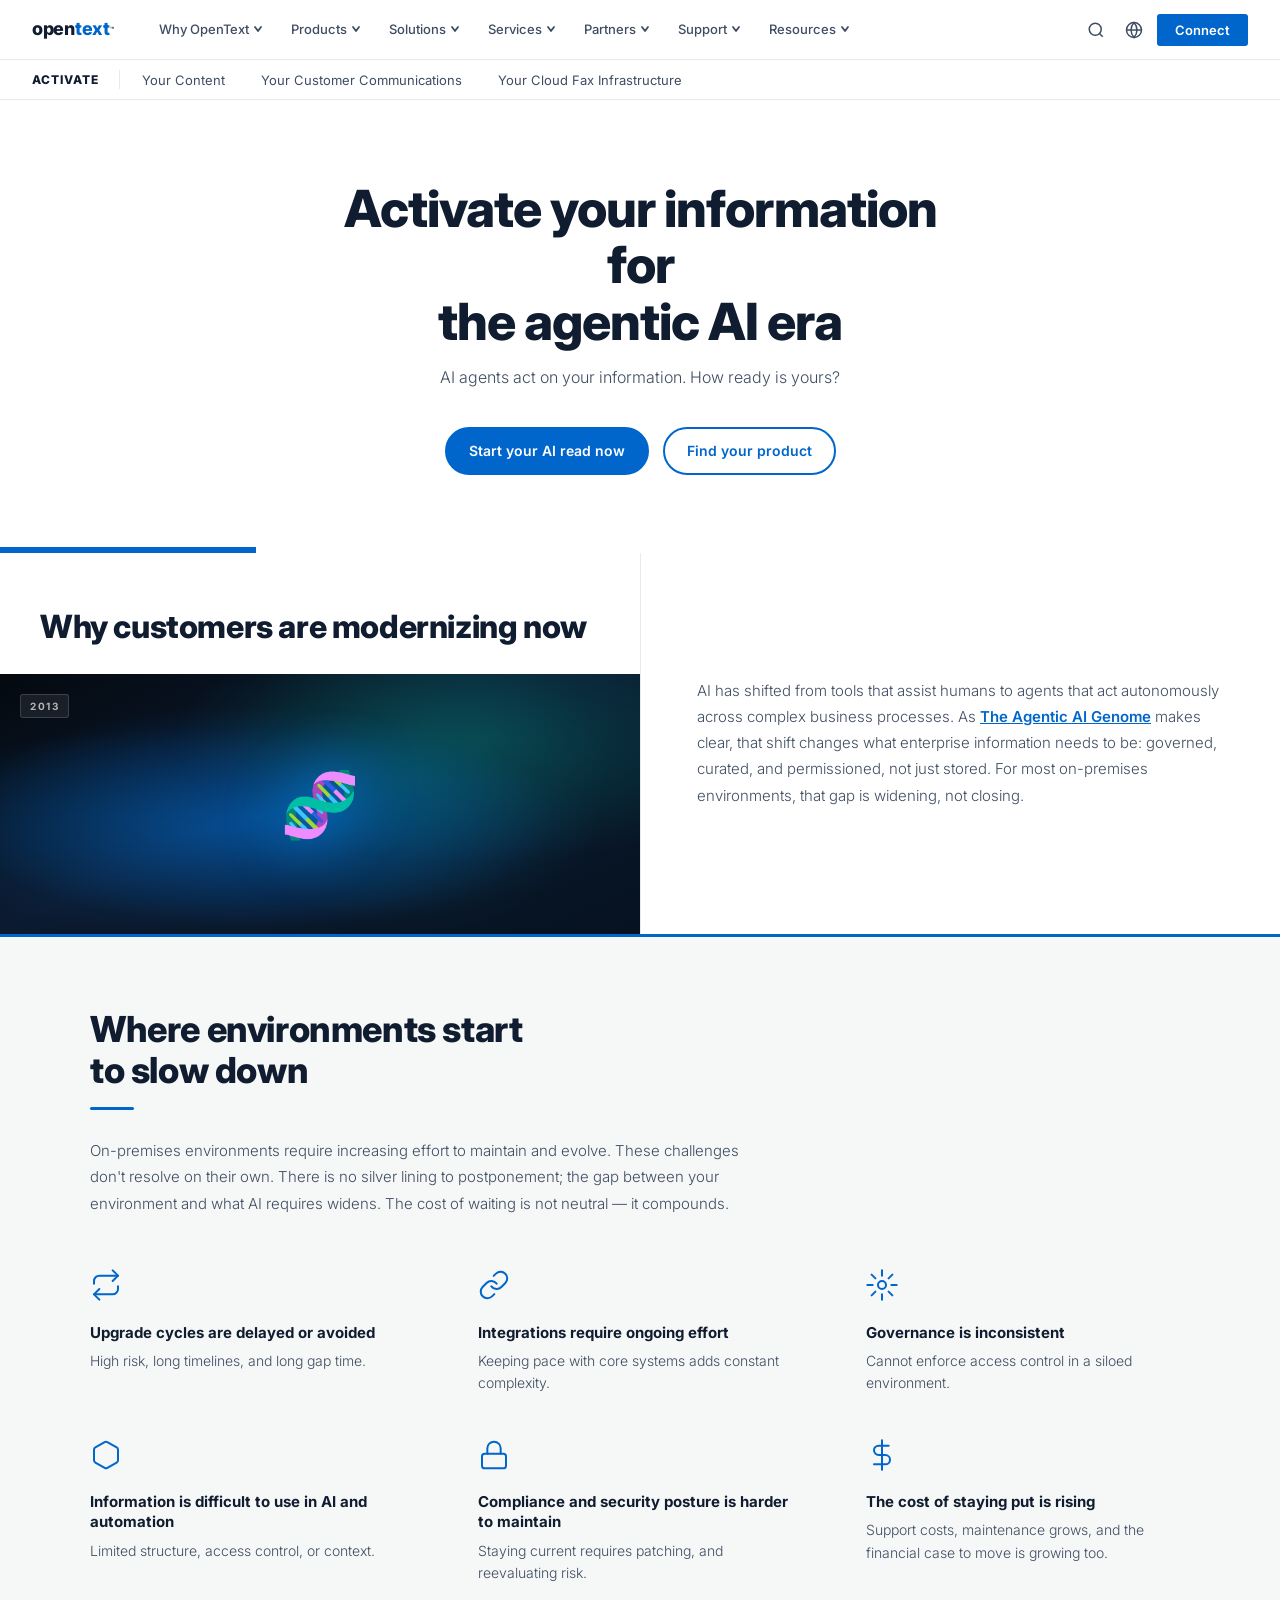
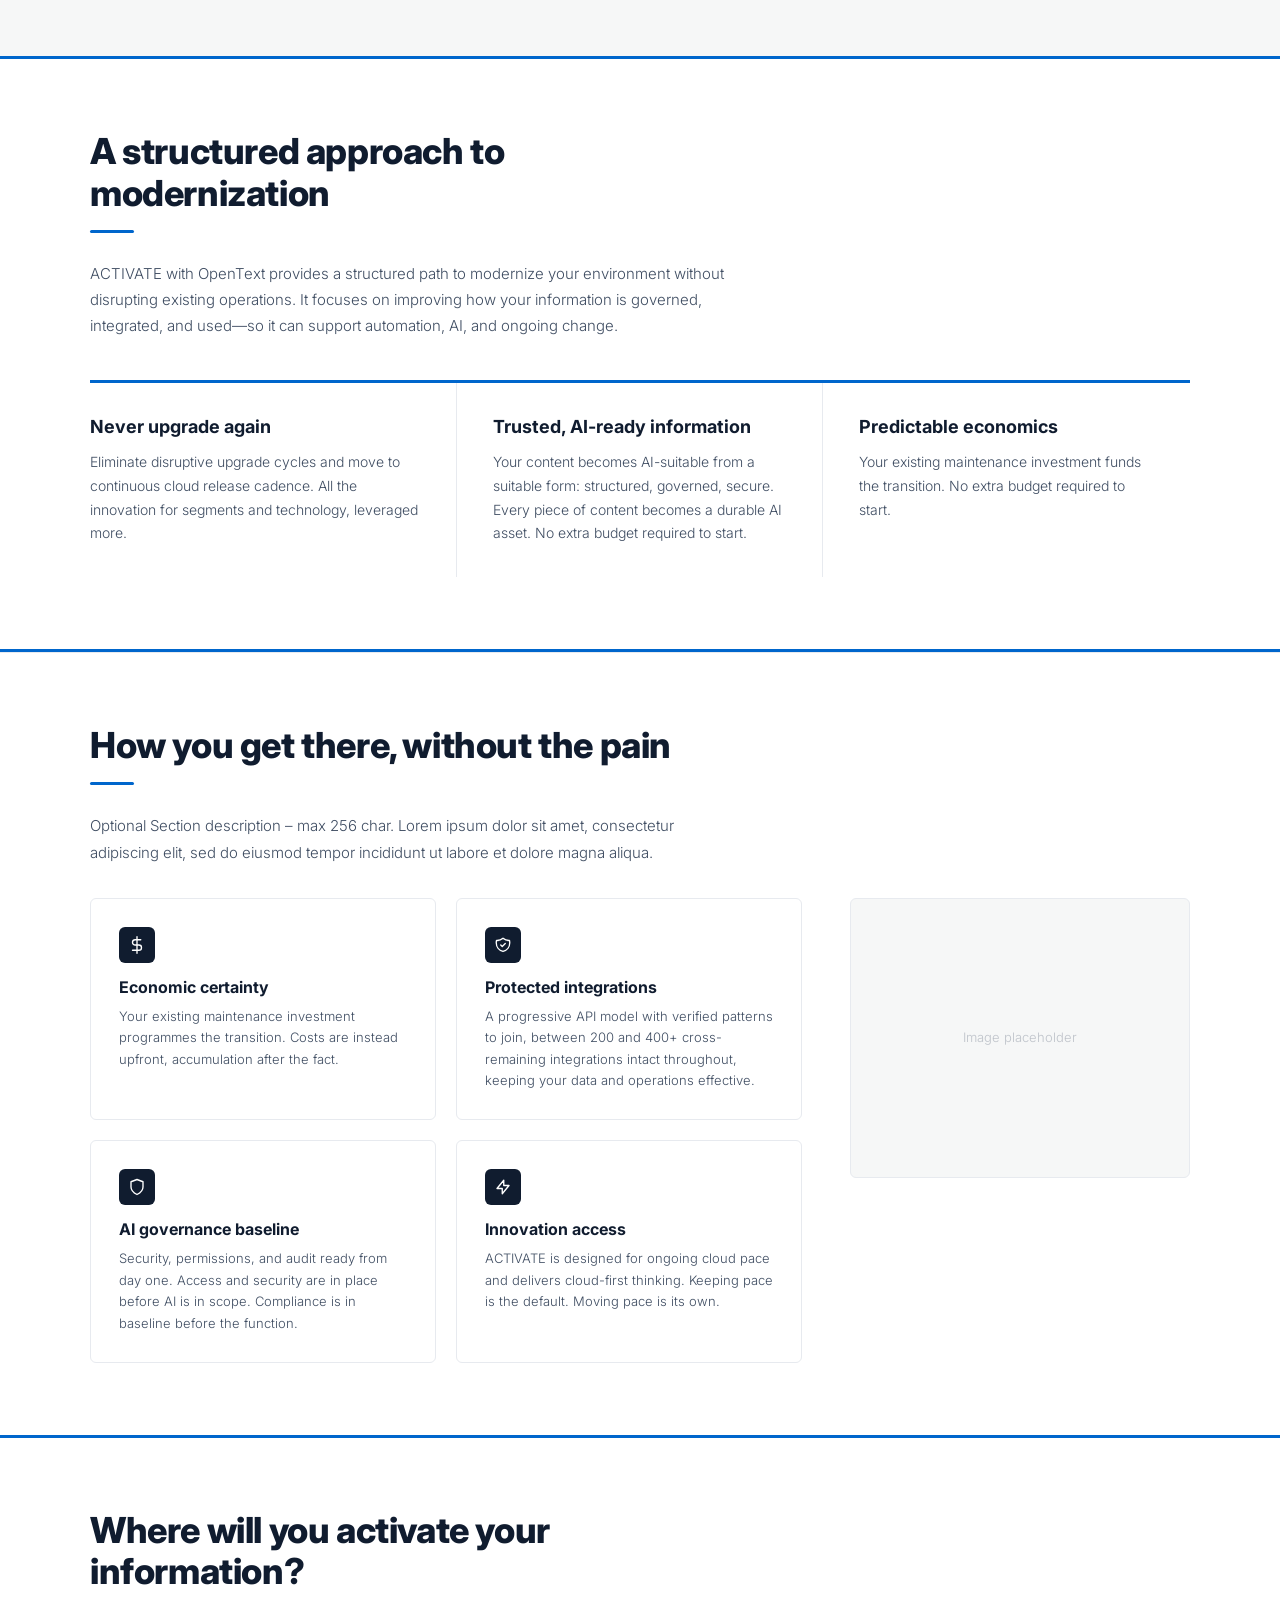
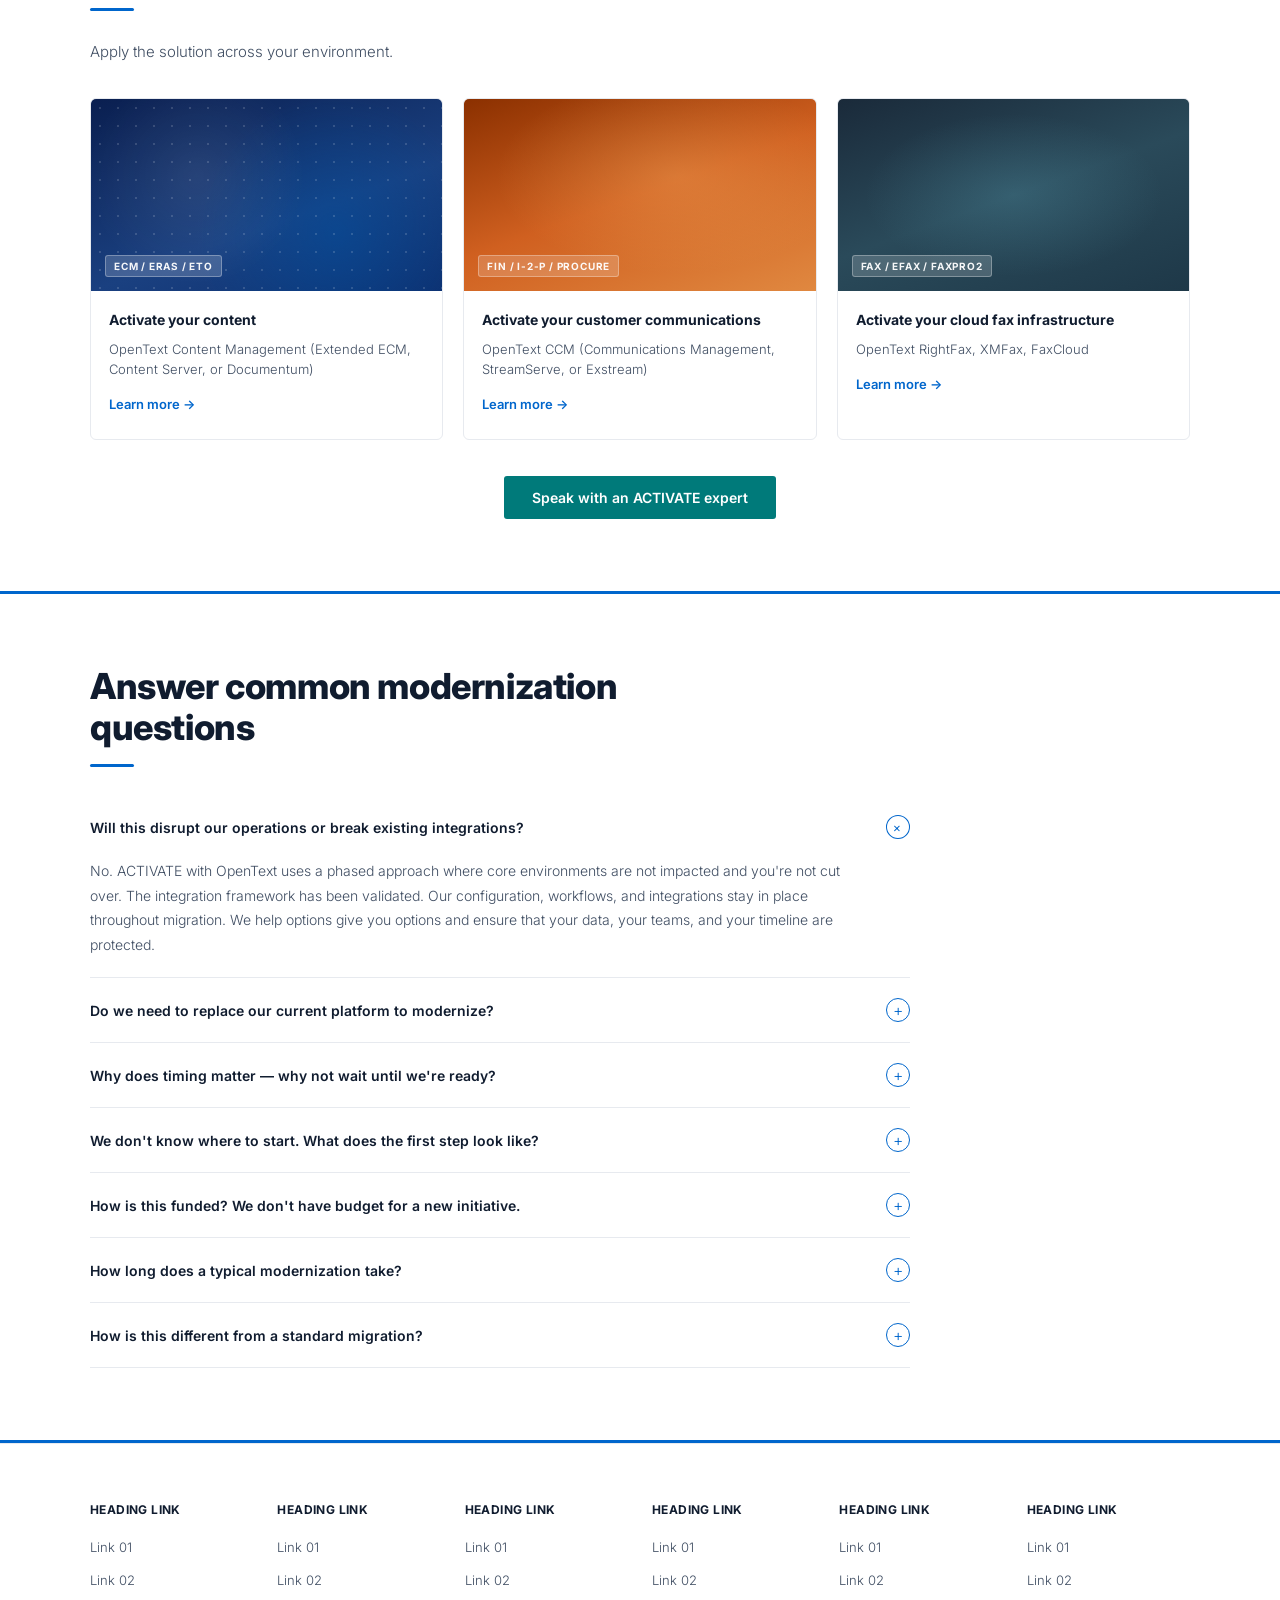
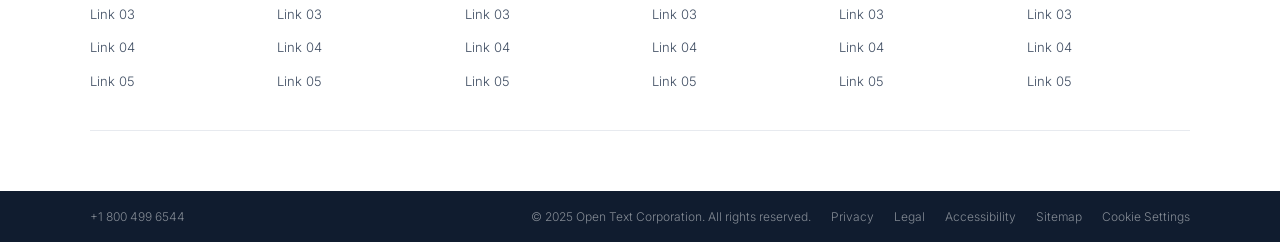
==== commit ded8e7cd: "Merge 437bc8c8f455221943fb0147c0d3130707a5b7dd into 64d9660cf1729ed54d2352e1196902003b1aa9e3" ====
--- a/index.html
+++ b/index.html
@@ -3,656 +3,2153 @@
 <head>
 <meta charset="UTF-8">
 <meta name="viewport" content="width=device-width, initial-scale=1.0">
-<title>Trail Status Dashboard — Current Sprint</title>
+<title>OpenText ACTIVATE – Activate your information for the agentic AI era</title>
+<link rel="preconnect" href="https://fonts.googleapis.com">
+<link rel="preconnect" href="https://fonts.gstatic.com" crossorigin>
+<link href="https://fonts.googleapis.com/css2?family=Inter:ital,opsz,wght@0,14..32,100..900;1,14..32,100..900&display=swap" rel="stylesheet">
 <style>
-  :root {
-    --peak: #1a2f3a;
-    --ridge: #2d4a5e;
-    --forest: #2e5944;
-    --sky: #5b8fa8;
-    --glacier: #a8d0e6;
-    --snow: #f0f4f8;
-    --stone: #8b9ba8;
-    --trail: #c9a86c;
-    --amber: #e8a838;
-    --blocked-red: #c0392b;
-    --inprog-blue: #2471a3;
-    --qa-gold: #d68910;
-    --prod-green: #1e8449;
-  }
-
-  * { box-sizing: border-box; margin: 0; padding: 0; }
-
-  body {
-    font-family: -apple-system, BlinkMacSystemFont, 'Segoe UI', sans-serif;
-    background: var(--peak);
-    color: var(--snow);
-    min-height: 100vh;
-  }
-
-  .hero {
-    position: relative;
-    background: linear-gradient(180deg, #0d1b2a 0%, #1a3a5c 40%, #2d5a8e 70%, #3d7a9e 100%);
-    padding: 2.5rem 2rem 0;
-    overflow: hidden;
-  }
-
-  .hero-text {
-    position: relative;
-    z-index: 2;
-    text-align: center;
-    padding-bottom: 1.5rem;
-  }
-
-  .hero-text h1 {
-    font-size: 2rem;
-    font-weight: 700;
-    letter-spacing: 0.05em;
-    text-transform: uppercase;
-    color: #fff;
-    text-shadow: 0 2px 8px rgba(0,0,0,0.5);
-  }
-
-  .hero-text .subtitle {
-    font-size: 0.85rem;
-    color: var(--glacier);
-    margin-top: 0.4rem;
-    letter-spacing: 0.12em;
-    text-transform: uppercase;
-  }
-
-  .sprint-badge {
-    display: inline-block;
-    margin-top: 0.6rem;
-    background: rgba(255,255,255,0.12);
-    border: 1px solid rgba(255,255,255,0.2);
-    border-radius: 20px;
-    padding: 0.25rem 0.9rem;
-    font-size: 0.72rem;
-    letter-spacing: 0.1em;
-    color: var(--glacier);
-    text-transform: uppercase;
-  }
-
-  .mountain-svg { display: block; width: 100%; }
-
-  .stats-bar {
-    background: var(--ridge);
-    display: flex;
-    justify-content: center;
-    gap: 0;
-    border-bottom: 2px solid var(--peak);
-  }
-
-  .stat-item {
-    flex: 1;
-    max-width: 220px;
-    text-align: center;
-    padding: 1rem 1.5rem;
-    border-right: 1px solid rgba(255,255,255,0.1);
-    cursor: default;
-  }
-
-  .stat-item:last-child { border-right: none; }
-  .stat-number { font-size: 2rem; font-weight: 800; line-height: 1; }
-  .stat-label { font-size: 0.7rem; text-transform: uppercase; letter-spacing: 0.1em; color: var(--stone); margin-top: 0.25rem; }
-  .stat-item.inprog .stat-number { color: var(--glacier); }
-  .stat-item.blocked .stat-number { color: #e57373; }
-  .stat-item.qa .stat-number { color: var(--amber); }
-  .stat-item.prod .stat-number { color: #81c784; }
-
-  .main { padding: 1.5rem 1.5rem 2rem; max-width: 1800px; margin: 0 auto; }
-
-  .section-title {
-    display: flex;
-    align-items: center;
-    gap: 0.6rem;
-    font-size: 0.75rem;
-    font-weight: 700;
-    text-transform: uppercase;
-    letter-spacing: 0.15em;
-    margin-bottom: 0.75rem;
-    padding: 0.5rem 0.75rem;
-    border-radius: 6px;
-  }
-
-  .section-title.inprog { background: var(--inprog-blue); color: #fff; }
-  .section-title.blocked { background: var(--blocked-red); color: #fff; }
-  .section-title.qa { background: var(--qa-gold); color: #fff; }
-  .section-title.prod { background: var(--prod-green); color: #fff; }
-
-  .board {
-    display: grid;
-    grid-template-columns: 1fr 1fr 1fr 1fr;
-    gap: 1rem;
-    margin-bottom: 2rem;
-  }
-
-  .column { display: flex; flex-direction: column; gap: 0; }
-
-  .ticket-list {
-    display: flex;
-    flex-direction: column;
-    gap: 0.4rem;
-    max-height: 600px;
-    overflow-y: auto;
-    scrollbar-width: thin;
-    scrollbar-color: var(--stone) transparent;
-    padding-right: 4px;
-  }
-
-  .ticket {
-    background: rgba(255,255,255,0.05);
-    border-radius: 6px;
-    padding: 0.6rem 0.75rem;
-    border-left: 3px solid transparent;
-    transition: background 0.15s;
-  }
-
-  .ticket:hover { background: rgba(255,255,255,0.09); }
-  .ticket.inprog { border-left-color: var(--sky); }
-  .ticket.blocked { border-left-color: #e57373; }
-  .ticket.qa { border-left-color: var(--amber); }
-  .ticket.prod { border-left-color: #81c784; }
-
-  .ticket-key { font-size: 0.65rem; font-weight: 700; text-transform: uppercase; letter-spacing: 0.08em; margin-bottom: 0.2rem; }
-  .ticket-key a { color: var(--glacier); text-decoration: none; }
-  .ticket-key a:hover { text-decoration: underline; }
-
-  .ticket-summary { font-size: 0.8rem; color: #d4dde6; line-height: 1.35; margin-bottom: 0.3rem; word-break: break-word; }
-
-  .ticket-meta {
-    display: flex;
-    align-items: center;
-    justify-content: space-between;
-    flex-wrap: wrap;
-    gap: 0.25rem;
-  }
-
-  .assignee { font-size: 0.65rem; color: var(--stone); display: flex; align-items: center; gap: 0.3rem; }
-
-  .assignee-dot {
-    width: 18px; height: 18px; border-radius: 50%;
-    display: inline-flex; align-items: center; justify-content: center;
-    font-size: 0.55rem; font-weight: 700; color: #fff; flex-shrink: 0;
-  }
-
-  .priority-badge {
-    font-size: 0.58rem; padding: 0.1rem 0.4rem; border-radius: 3px;
-    text-transform: uppercase; letter-spacing: 0.06em; font-weight: 600;
-  }
-
-  .priority-badge.Highest { background: #c62828; color: #fff; }
-  .priority-badge.High { background: #e64a19; color: #fff; }
-  .priority-badge.Medium { background: #4a4a4a; color: #aaa; }
-  .priority-badge.Low { background: #2d4a2d; color: #81c784; }
-  .priority-badge.Lowest { background: #1a2d1a; color: #66bb6a; }
-
-  .empty-state { text-align: center; padding: 2rem 1rem; color: var(--stone); font-size: 0.8rem; }
-  .empty-state .icon { font-size: 2rem; margin-bottom: 0.5rem; display: block; }
-
-  /* Worklog */
-  .worklog-section { margin-top: 1rem; }
-
-  .worklog-header {
-    display: flex; align-items: center; gap: 0.6rem;
-    font-size: 0.75rem; font-weight: 700; text-transform: uppercase; letter-spacing: 0.15em;
-    margin-bottom: 1rem; padding: 0.5rem 0.75rem; border-radius: 6px;
-    background: var(--forest); color: #fff;
-  }
-
-  .worklog-grid { display: grid; grid-template-columns: repeat(auto-fill, minmax(320px, 1fr)); gap: 1rem; }
-
-  .person-card {
-    background: rgba(255,255,255,0.04);
-    border-radius: 8px; overflow: hidden;
-    border: 1px solid rgba(255,255,255,0.07);
-  }
-
-  .person-header {
-    display: flex; align-items: center; gap: 0.75rem;
-    padding: 0.75rem 1rem;
-    background: rgba(255,255,255,0.06);
-    border-bottom: 1px solid rgba(255,255,255,0.07);
-  }
-
-  .person-avatar {
-    width: 32px; height: 32px; border-radius: 50%;
-    display: flex; align-items: center; justify-content: center;
-    font-size: 0.75rem; font-weight: 700; color: #fff; flex-shrink: 0;
-  }
-
-  .person-name { font-size: 0.85rem; font-weight: 600; }
-  .person-role { font-size: 0.7rem; color: var(--stone); margin-top: 0.1rem; }
-  .worklog-entries { padding: 0.5rem 0; }
-
-  .worklog-entry {
-    display: flex; align-items: flex-start; gap: 0.75rem;
-    padding: 0.4rem 1rem;
-    border-bottom: 1px solid rgba(255,255,255,0.04);
-  }
-
-  .worklog-entry:last-child { border-bottom: none; }
-
-  .worklog-key { font-size: 0.65rem; font-weight: 700; color: var(--glacier); white-space: nowrap; min-width: 75px; text-decoration: none; }
-  .worklog-key:hover { text-decoration: underline; }
-  .worklog-summary { font-size: 0.72rem; color: #b0bec5; flex: 1; line-height: 1.3; }
-  .worklog-time { font-size: 0.68rem; font-weight: 600; color: var(--trail); white-space: nowrap; }
-
-  .color-0 { background: #5c6bc0; }
-  .color-1 { background: #26a69a; }
-  .color-2 { background: #ef5350; }
-  .color-3 { background: #ff7043; }
-  .color-4 { background: #66bb6a; }
-  .color-5 { background: #42a5f5; }
-  .color-6 { background: #ab47bc; }
-  .color-7 { background: #8d6e63; }
-  .color-8 { background: #26c6da; }
-  .color-9 { background: #d4e157; color: #333 !important; }
-
-  .footer {
-    text-align: center; padding: 1rem;
-    font-size: 0.65rem; color: var(--stone);
-    border-top: 1px solid rgba(255,255,255,0.06);
-    letter-spacing: 0.08em; text-transform: uppercase;
-  }
-
-  @media (max-width: 1100px) { .board { grid-template-columns: 1fr 1fr; } }
-  @media (max-width: 640px) { .board { grid-template-columns: 1fr; } .stats-bar { flex-wrap: wrap; } .stat-item { min-width: 50%; } }
+:root {
+  --navy:   #101c2f;
+  --blue:   #0066cc;
+  --blue-d: #0052a3;
+  --teal:   #007a7a;
+  --teal-d: #005f5f;
+  --body:   #3f4d62;
+  --head:   #101c2f;
+  --border: #e7eaef;
+  --light:  #f6f7f7;
+  --white:  #ffffff;
+  --font:   'Inter', sans-serif;
+  --nav-h:  60px; /* updated by JS on scroll for compact mode */
+}
+*, *::before, *::after { box-sizing: border-box; margin: 0; padding: 0; }
+html { scroll-behavior: smooth; }
+body { font-family: var(--font); font-size: 16px; font-weight: 300; line-height: 1.6; color: var(--body); background: var(--white); -webkit-font-smoothing: antialiased; }
+.wrap { max-width: 1180px; margin: 0 auto; padding: 0 40px; }
+
+/* ── MAIN NAV ── */
+.main-nav {
+  background: var(--white);
+  border-bottom: 1px solid var(--border);
+  height: var(--nav-h);
+  position: sticky;
+  top: 0;
+  z-index: 300;
+  transition: height .25s ease, box-shadow .25s ease;
+}
+.main-nav.compact {
+  box-shadow: 0 2px 16px rgba(16,28,47,.09);
+}
+.main-nav-inner {
+  max-width: 1440px;
+  margin: 0 auto;
+  padding: 0 32px;
+  height: 100%;
+  display: flex;
+  align-items: center;
+  justify-content: space-between;
+}
+.logo {
+  font-size: 18px;
+  font-weight: 800;
+  color: var(--navy);
+  text-decoration: none;
+  letter-spacing: -.3px;
+  flex-shrink: 0;
+  display: flex;
+  align-items: center;
+  transition: font-size .25s;
+}
+.main-nav.compact .logo { font-size: 16px; }
+.logo em { font-style: normal; color: var(--blue); }
+.logo sup { font-size: 7px; font-weight: 400; vertical-align: super; }
+
+/* Nav items */
+.main-links {
+  display: flex;
+  align-items: stretch;
+  gap: 0;
+  list-style: none;
+  height: var(--nav-h);
+  transition: height .25s ease;
+}
+.main-links > li {
+  display: flex;
+  align-items: center;
+  position: relative;
+}
+.nav-item-btn {
+  background: none;
+  border: none;
+  cursor: pointer;
+  font-family: var(--font);
+  font-size: 13px;
+  font-weight: 500;
+  color: var(--body);
+  padding: 0 14px;
+  height: var(--nav-h);
+  display: flex;
+  align-items: center;
+  gap: 4px;
+  white-space: nowrap;
+  border-bottom: 2px solid transparent;
+  transition: color .15s, border-color .15s, height .25s;
+  position: relative;
+}
+.nav-item-btn:focus-visible {
+  outline: 2px solid var(--blue);
+  outline-offset: -2px;
+  border-radius: 3px;
+}
+.nav-item-btn:hover,
+.main-links > li.open .nav-item-btn {
+  color: var(--blue);
+  border-bottom-color: var(--blue);
+}
+.nav-item-btn .chevron {
+  width: 10px;
+  height: 10px;
+  stroke: currentColor;
+  fill: none;
+  transition: transform .2s;
+  flex-shrink: 0;
+}
+.main-links > li.open .nav-item-btn .chevron {
+  transform: rotate(180deg);
+}
+
+/* Nav actions */
+.nav-actions { display: flex; align-items: center; gap: 8px; }
+.icon-btn {
+  background: none;
+  border: none;
+  cursor: pointer;
+  color: var(--body);
+  padding: 6px;
+  display: flex;
+  align-items: center;
+  border-radius: 4px;
+  transition: background .15s, color .15s;
+}
+.icon-btn:hover { background: var(--light); color: var(--blue); }
+.icon-btn.active { color: var(--blue); background: var(--light); }
+.icon-btn:focus-visible { outline: 2px solid var(--blue); outline-offset: 1px; }
+.connect-btn {
+  background: var(--blue);
+  color: var(--white);
+  border: none;
+  border-radius: 3px;
+  padding: 8px 18px;
+  font-family: var(--font);
+  font-size: 13px;
+  font-weight: 600;
+  cursor: pointer;
+  transition: background .15s;
+}
+.connect-btn:hover { background: var(--blue-d); }
+.connect-btn:focus-visible { outline: 2px solid var(--blue); outline-offset: 2px; }
+
+/* ── LANGUAGE SWITCHER ── */
+.lang-wrapper {
+  position: relative;
+}
+.lang-panel {
+  position: absolute;
+  top: calc(100% + 10px);
+  right: 0;
+  width: 340px;
+  background: var(--white);
+  border: 1px solid var(--border);
+  border-top: 2px solid var(--blue);
+  border-radius: 0 0 4px 4px;
+  box-shadow: 0 8px 32px rgba(16,28,47,.13);
+  z-index: 400;
+  opacity: 0;
+  pointer-events: none;
+  transform: translateY(-6px);
+  transition: opacity .18s ease, transform .18s ease;
+}
+.lang-panel.visible {
+  opacity: 1;
+  pointer-events: all;
+  transform: translateY(0);
+}
+.lang-panel-header {
+  padding: 14px 16px 10px;
+  border-bottom: 1px solid var(--border);
+  display: flex;
+  align-items: center;
+  justify-content: space-between;
+}
+.lang-panel-title {
+  font-size: 11px;
+  font-weight: 700;
+  letter-spacing: 1.5px;
+  text-transform: uppercase;
+  color: var(--blue);
+}
+.lang-panel-close {
+  background: none;
+  border: none;
+  cursor: pointer;
+  color: var(--body);
+  padding: 2px;
+  border-radius: 3px;
+  display: flex;
+  align-items: center;
+  transition: color .12s;
+}
+.lang-panel-close:hover { color: var(--blue); }
+.lang-panel-close:focus-visible { outline: 2px solid var(--blue); outline-offset: 1px; }
+.lang-region {
+  padding: 12px 16px 4px;
+}
+.lang-region-label {
+  font-size: 9px;
+  font-weight: 700;
+  letter-spacing: 1.5px;
+  text-transform: uppercase;
+  color: var(--body);
+  opacity: .45;
+  margin-bottom: 6px;
+}
+.lang-grid {
+  display: grid;
+  grid-template-columns: 1fr 1fr;
+  gap: 1px;
+  margin-bottom: 8px;
+}
+.lang-opt {
+  display: flex;
+  align-items: center;
+  gap: 7px;
+  padding: 7px 8px;
+  border-radius: 3px;
+  font-size: 13px;
+  font-weight: 400;
+  color: var(--body);
+  text-decoration: none;
+  cursor: pointer;
+  background: none;
+  border: none;
+  font-family: var(--font);
+  text-align: left;
+  transition: background .12s, color .12s;
+}
+.lang-opt:hover { background: rgba(0,102,204,.06); color: var(--blue); }
+.lang-opt:focus-visible { outline: 2px solid var(--blue); outline-offset: 1px; }
+.lang-opt.active { color: var(--blue); font-weight: 600; }
+.lang-opt .lang-check {
+  width: 14px;
+  height: 14px;
+  flex-shrink: 0;
+  stroke: var(--blue);
+  fill: none;
+  opacity: 0;
+}
+.lang-opt.active .lang-check { opacity: 1; }
+.lang-divider { height: 1px; background: var(--border); margin: 4px 16px; }
+
+/* Hamburger (mobile only) */
+.hamburger {
+  display: none;
+  background: none;
+  border: none;
+  cursor: pointer;
+  padding: 6px;
+  color: var(--body);
+  border-radius: 4px;
+  flex-direction: column;
+  gap: 4px;
+  transition: color .15s;
+}
+.hamburger:focus-visible { outline: 2px solid var(--blue); outline-offset: 1px; }
+.hamburger span {
+  display: block;
+  width: 20px;
+  height: 2px;
+  background: currentColor;
+  border-radius: 2px;
+  transition: transform .25s, opacity .25s, width .25s;
+  transform-origin: center;
+}
+.hamburger.open span:nth-child(1) { transform: translateY(6px) rotate(45deg); }
+.hamburger.open span:nth-child(2) { opacity: 0; width: 0; }
+.hamburger.open span:nth-child(3) { transform: translateY(-6px) rotate(-45deg); }
+
+/* ── MEGA DROPDOWN ── */
+.mega-panel {
+  position: fixed;
+  top: var(--nav-h);
+  left: 0;
+  right: 0;
+  background: var(--white);
+  border-top: 2px solid var(--blue);
+  box-shadow: 0 12px 40px rgba(16,28,47,.12);
+  z-index: 299;
+  opacity: 0;
+  pointer-events: none;
+  transform: translateY(-8px);
+  transition: opacity .2s ease, transform .2s ease, top .25s ease;
+}
+.mega-panel.visible {
+  opacity: 1;
+  pointer-events: all;
+  transform: translateY(0);
+}
+.mega-panel-inner {
+  max-width: 1440px;
+  margin: 0 auto;
+  padding: 40px 32px 48px;
+  display: grid;
+  gap: 0 48px;
+  min-height: 280px;
+  align-content: start;
+}
+.mega-panel-inner.cols-4 { grid-template-columns: repeat(4, 1fr); }
+.mega-panel-inner.cols-3 { grid-template-columns: 2fr repeat(2, 1fr); }
+.mega-panel-inner.cols-2 { grid-template-columns: 1fr 1fr; }
+
+.mega-col-label {
+  font-size: 10px;
+  font-weight: 700;
+  letter-spacing: 1.5px;
+  text-transform: uppercase;
+  color: var(--blue);
+  margin-bottom: 16px;
+  padding-bottom: 10px;
+  border-bottom: 1px solid var(--border);
+}
+.mega-col ul { list-style: none; display: flex; flex-direction: column; gap: 2px; }
+.mega-col ul a {
+  font-size: 13px;
+  font-weight: 400;
+  color: var(--body);
+  text-decoration: none;
+  padding: 5px 4px;
+  display: flex;
+  align-items: center;
+  gap: 6px;
+  border-radius: 3px;
+  transition: color .12s, background .12s;
+}
+.mega-col ul a:hover { color: var(--blue); background: rgba(0,102,204,.04); }
+.mega-col ul a:focus-visible {
+  outline: 2px solid var(--blue);
+  outline-offset: 1px;
+  color: var(--blue);
+}
+.mega-col ul a .link-arrow {
+  opacity: 0;
+  transition: opacity .12s, transform .12s;
+  font-size: 11px;
+}
+.mega-col ul a:hover .link-arrow,
+.mega-col ul a:focus-visible .link-arrow { opacity: 1; transform: translateX(2px); }
+
+/* Featured promo tile in panel */
+.mega-promo {
+  background: var(--navy);
+  border-radius: 6px;
+  padding: 28px 24px;
+  display: flex;
+  flex-direction: column;
+  gap: 12px;
+}
+.mega-promo-tag {
+  display: inline-block;
+  font-size: 10px;
+  font-weight: 700;
+  letter-spacing: 1px;
+  text-transform: uppercase;
+  color: rgba(255,255,255,.75);
+  background: rgba(255,255,255,.1);
+  border: 1px solid rgba(255,255,255,.2);
+  border-radius: 3px;
+  padding: 2px 8px;
+  width: fit-content;
+}
+.mega-promo h4 {
+  font-size: 16px;
+  font-weight: 700;
+  line-height: 1.3;
+  color: #fff;
+}
+.mega-promo p {
+  font-size: 13px;
+  font-weight: 300;
+  line-height: 1.6;
+  color: rgba(255,255,255,.85); /* was .65 – improved contrast */
+}
+.mega-promo a {
+  font-size: 13px;
+  font-weight: 600;
+  color: #7ec8ff;
+  text-decoration: none;
+  margin-top: auto;
+}
+.mega-promo a:hover { text-decoration: underline; }
+.mega-promo a:focus-visible { outline: 2px solid #7ec8ff; outline-offset: 2px; border-radius: 2px; }
+
+/* Overlay backdrop */
+.nav-backdrop {
+  position: fixed;
+  inset: 0;
+  top: var(--nav-h);
+  background: rgba(16,28,47,.35);
+  z-index: 298;
+  opacity: 0;
+  pointer-events: none;
+  transition: opacity .2s ease, top .25s ease;
+}
+.nav-backdrop.visible { opacity: 1; pointer-events: all; }
+
+/* Search overlay */
+.search-overlay {
+  position: fixed;
+  top: var(--nav-h);
+  left: 0;
+  right: 0;
+  background: var(--white);
+  border-top: 2px solid var(--blue);
+  box-shadow: 0 12px 40px rgba(16,28,47,.12);
+  z-index: 299;
+  padding: 32px;
+  opacity: 0;
+  pointer-events: none;
+  transform: translateY(-8px);
+  transition: opacity .2s ease, transform .2s ease, top .25s ease;
+}
+.search-overlay.visible {
+  opacity: 1;
+  pointer-events: all;
+  transform: translateY(0);
+}
+.search-overlay-inner { max-width: 800px; margin: 0 auto; }
+.search-overlay label {
+  display: block;
+  font-size: 11px;
+  font-weight: 700;
+  letter-spacing: 1.5px;
+  text-transform: uppercase;
+  color: var(--blue);
+  margin-bottom: 12px;
+}
+.search-row {
+  display: flex;
+  align-items: center;
+  border: 1.5px solid var(--border);
+  border-radius: 4px;
+  overflow: hidden;
+  transition: border-color .15s;
+}
+.search-row:focus-within { border-color: var(--blue); }
+.search-row input {
+  flex: 1;
+  border: none;
+  outline: none;
+  font-family: var(--font);
+  font-size: 16px;
+  font-weight: 300;
+  color: var(--head);
+  padding: 12px 16px;
+  background: transparent;
+}
+.search-row button {
+  background: var(--blue);
+  border: none;
+  cursor: pointer;
+  padding: 12px 16px;
+  display: flex;
+  align-items: center;
+  color: #fff;
+  transition: background .15s;
+}
+.search-row button:hover { background: var(--blue-d); }
+.search-row button:focus-visible { outline: 2px solid var(--blue-d); outline-offset: -3px; }
+.search-suggest {
+  margin-top: 16px;
+  display: flex;
+  gap: 8px;
+  flex-wrap: wrap;
+  align-items: center;
+}
+.search-suggest span {
+  font-size: 11px;
+  font-weight: 700;
+  letter-spacing: 1px;
+  text-transform: uppercase;
+  color: var(--body);
+  opacity: .5;
+  margin-right: 4px;
+}
+.search-suggest a {
+  font-size: 12px;
+  font-weight: 500;
+  color: var(--blue);
+  text-decoration: none;
+  background: rgba(0,102,204,.07);
+  border-radius: 100px;
+  padding: 3px 10px;
+}
+.search-suggest a:hover { background: rgba(0,102,204,.14); }
+.search-suggest a:focus-visible { outline: 2px solid var(--blue); outline-offset: 1px; }
+
+/* ── SUB NAV ── */
+.sub-nav {
+  background: var(--white);
+  border-bottom: 1px solid var(--border);
+  height: 40px;
+  position: sticky;
+  top: var(--nav-h);
+  z-index: 199;
+  transition: top .25s ease;
+}
+.sub-nav-inner { max-width: 1440px; margin: 0 auto; padding: 0 32px; height: 100%; display: flex; align-items: center; gap: 0; }
+.sub-nav-brand { font-size: 12px; font-weight: 800; color: var(--navy); letter-spacing: 1px; text-transform: uppercase; padding-right: 20px; border-right: 1px solid var(--border); margin-right: 4px; flex-shrink: 0; }
+.sub-nav-links { display: flex; align-items: stretch; gap: 0; height: 40px; overflow-x: auto; }
+.sub-nav-links a {
+  font-size: 13px;
+  font-weight: 400;
+  color: var(--body);
+  text-decoration: none;
+  padding: 0 18px;
+  line-height: 40px;
+  white-space: nowrap;
+  border-bottom: 2px solid transparent;
+  transition: color .15s, border-color .15s;
+  display: block;
+}
+.sub-nav-links a:hover { color: var(--blue); border-bottom-color: rgba(0,102,204,.3); }
+.sub-nav-links a.active { color: var(--blue); border-bottom-color: var(--blue); font-weight: 500; }
+.sub-nav-links a:focus-visible { outline: 2px solid var(--blue); outline-offset: -2px; }
+
+/* ── MOBILE DRAWER ── */
+.mob-overlay {
+  display: none;
+  position: fixed;
+  inset: 0;
+  background: rgba(16,28,47,.5);
+  z-index: 400;
+  opacity: 0;
+  transition: opacity .25s;
+}
+.mob-overlay.open { opacity: 1; }
+.mob-drawer {
+  position: fixed;
+  top: 0;
+  right: 0;
+  bottom: 0;
+  width: min(340px, 90vw);
+  background: var(--white);
+  z-index: 401;
+  display: flex;
+  flex-direction: column;
+  transform: translateX(100%);
+  transition: transform .28s cubic-bezier(.4,0,.2,1);
+  overflow: hidden;
+}
+.mob-drawer.open { transform: translateX(0); }
+.mob-drawer-header {
+  display: flex;
+  align-items: center;
+  justify-content: space-between;
+  padding: 0 20px;
+  height: 60px;
+  border-bottom: 1px solid var(--border);
+  flex-shrink: 0;
+}
+.mob-close {
+  background: none;
+  border: none;
+  cursor: pointer;
+  color: var(--body);
+  padding: 6px;
+  border-radius: 4px;
+  display: flex;
+  align-items: center;
+  transition: color .15s, background .15s;
+}
+.mob-close:hover { color: var(--blue); background: var(--light); }
+.mob-close:focus-visible { outline: 2px solid var(--blue); outline-offset: 1px; }
+.mob-nav { flex: 1; overflow-y: auto; padding: 8px 0; }
+.mob-acc-item { border-bottom: 1px solid var(--border); }
+.mob-acc-btn {
+  width: 100%;
+  background: none;
+  border: none;
+  cursor: pointer;
+  font-family: var(--font);
+  font-size: 14px;
+  font-weight: 500;
+  color: var(--head);
+  padding: 14px 20px;
+  display: flex;
+  align-items: center;
+  justify-content: space-between;
+  text-align: left;
+  transition: color .15s;
+}
+.mob-acc-btn:hover { color: var(--blue); }
+.mob-acc-btn:focus-visible { outline: 2px solid var(--blue); outline-offset: -2px; }
+.mob-acc-btn .chevron {
+  width: 12px;
+  height: 12px;
+  stroke: currentColor;
+  fill: none;
+  transition: transform .2s;
+  flex-shrink: 0;
+}
+.mob-acc-item.open .mob-acc-btn .chevron { transform: rotate(180deg); }
+.mob-acc-body {
+  max-height: 0;
+  overflow: hidden;
+  transition: max-height .3s ease;
+  background: var(--light);
+}
+.mob-acc-item.open .mob-acc-body { max-height: 600px; }
+.mob-acc-section { padding: 12px 20px 4px; }
+.mob-acc-section-label {
+  font-size: 10px;
+  font-weight: 700;
+  letter-spacing: 1.5px;
+  text-transform: uppercase;
+  color: var(--blue);
+  margin-bottom: 4px;
+}
+.mob-acc-body a {
+  display: block;
+  font-size: 13px;
+  font-weight: 400;
+  color: var(--body);
+  text-decoration: none;
+  padding: 7px 20px;
+  transition: color .12s, background .12s;
+}
+.mob-acc-body a:hover { color: var(--blue); background: rgba(0,102,204,.05); }
+.mob-acc-body a:focus-visible { outline: 2px solid var(--blue); outline-offset: -2px; }
+.mob-drawer-footer {
+  padding: 16px 20px;
+  border-top: 1px solid var(--border);
+  flex-shrink: 0;
+  display: flex;
+  flex-direction: column;
+  gap: 10px;
+}
+.mob-drawer-footer .connect-btn { width: 100%; text-align: center; padding: 11px; font-size: 14px; }
+
+/* ── DIVIDER ── */
+.rule { height: 3px; background: var(--blue); }
+.hero-rule { height: 6px; width: 20%; background: var(--blue); }
+
+/* ── HERO ── */
+.hero { background: var(--white); padding: 80px 40px 72px; text-align: center; }
+.hero h1 { font-size: clamp(28px, 4vw, 52px); font-weight: 800; line-height: 1.1; letter-spacing: -1px; color: var(--head); max-width: 640px; margin: 0 auto 16px; }
+.hero p { font-size: 16px; font-weight: 300; color: var(--body); max-width: 440px; margin: 0 auto 36px; }
+.hero-btns { display: flex; gap: 14px; justify-content: center; flex-wrap: wrap; }
+.btn-primary { background: var(--blue); color: var(--white); border: 2px solid var(--blue); border-radius: 100px; padding: 11px 22px; font-family: var(--font); font-size: 14px; font-weight: 600; text-decoration: none; display: inline-block; cursor: pointer; transition: background .15s; }
+.btn-primary:hover { background: var(--blue-d); border-color: var(--blue-d); }
+.btn-outline { background: transparent; color: var(--blue); border: 2px solid var(--blue); border-radius: 100px; padding: 11px 22px; font-family: var(--font); font-size: 14px; font-weight: 600; text-decoration: none; display: inline-block; cursor: pointer; transition: background .15s; }
+.btn-outline:hover { background: rgba(0,102,204,.06); }
+
+/* ── WHY CUSTOMERS ── */
+.why { background: var(--white); }
+.why-grid { display: grid; grid-template-columns: 1fr 1fr; min-height: 380px; }
+.why-left { display: flex; flex-direction: column; }
+.why-heading { padding: 56px 48px 28px 40px; }
+.why-heading h2 { font-size: clamp(22px, 2.5vw, 34px); font-weight: 800; line-height: 1.15; letter-spacing: -.4px; color: var(--head); }
+.why-photo {
+  flex: 1;
+  background:
+    radial-gradient(ellipse at 40% 55%, rgba(0,110,220,.4) 0%, transparent 55%),
+    radial-gradient(ellipse at 75% 25%, rgba(0,180,160,.25) 0%, transparent 45%),
+    linear-gradient(155deg, #04090f 0%, #0b1a30 45%, #061220 100%);
+  position: relative; overflow: hidden;
+  min-height: 260px;
+  display: flex; align-items: center; justify-content: center;
+}
+.why-photo::before {
+  content: '';
+  position: absolute; inset: 0;
+  background:
+    radial-gradient(ellipse 60% 40% at 35% 60%, rgba(0,140,255,.22) 0%, transparent 100%),
+    radial-gradient(ellipse 30% 60% at 65% 40%, rgba(0,200,180,.12) 0%, transparent 100%);
+}
+.why-photo-label {
+  position: absolute; top: 20px; left: 20px;
+  background: rgba(255,255,255,.08);
+  border: 1px solid rgba(255,255,255,.15);
+  border-radius: 3px;
+  color: rgba(246,247,247,.7);
+  font-size: 10px; font-weight: 700; letter-spacing: 1.5px;
+  padding: 3px 9px; text-transform: uppercase;
+}
+.why-photo-icon { font-size: 64px; position: relative; filter: drop-shadow(0 0 28px rgba(0,140,255,.7)); }
+.why-right { padding: 56px 48px 56px 56px; display: flex; flex-direction: column; justify-content: center; border-left: 1px solid var(--border); }
+.why-right p { font-size: 15px; font-weight: 300; line-height: 1.75; color: var(--body); margin-bottom: 20px; }
+.why-right p:last-child { margin-bottom: 0; }
+.why-link { color: var(--blue); font-weight: 600; text-decoration: none; }
+.why-link:hover { text-decoration: underline; }
+
+/* ── SECTION LABEL / HEADING PATTERN ── */
+.s-label { display: block; font-size: 11px; font-weight: 700; letter-spacing: 2px; text-transform: uppercase; color: var(--blue); margin-bottom: 8px; }
+.s-title { font-size: clamp(22px, 2.8vw, 38px); font-weight: 800; line-height: 1.15; letter-spacing: -.4px; color: var(--head); margin-bottom: 16px; }
+.s-rule { width: 44px; height: 3px; background: var(--blue); border-radius: 2px; margin-bottom: 28px; }
+.s-body { font-size: 15px; font-weight: 300; line-height: 1.75; color: var(--body); }
+
+/* ── PAIN POINTS ── */
+.pain-section { background: var(--light); padding: 72px 0; }
+.pain-grid { display: grid; grid-template-columns: repeat(3, 1fr); gap: 44px 64px; }
+.pain-icon { color: var(--blue); margin-bottom: 14px; }
+.pain-icon svg { width: 32px; height: 32px; }
+.pain-h { font-size: 15px; font-weight: 700; line-height: 1.35; color: var(--head); margin-bottom: 7px; }
+.pain-p { font-size: 14px; font-weight: 300; line-height: 1.6; color: var(--body); }
+
+/* ── APPROACH ── */
+.approach-section { background: var(--white); padding: 72px 0; }
+.approach-cols { display: grid; grid-template-columns: repeat(3, 1fr); border-top: 3px solid var(--blue); margin-top: 40px; }
+.approach-col { padding: 32px 36px 32px 0; border-right: 1px solid var(--border); position: relative; }
+.approach-col:not(:first-child) { padding-left: 36px; }
+.approach-col:last-child { border-right: none; }
+.approach-h { font-size: 18px; font-weight: 700; line-height: 1.3; color: var(--head); margin-bottom: 12px; }
+.approach-p { font-size: 14px; font-weight: 300; line-height: 1.7; color: var(--body); }
+
+/* ── HOW YOU GET THERE ── */
+.howto-section { background: var(--white); padding: 72px 0; border-top: 1px solid var(--border); }
+.howto-layout { display: grid; grid-template-columns: 1fr 340px; gap: 48px; align-items: start; }
+.howto-grid { display: grid; grid-template-columns: 1fr 1fr; gap: 20px; }
+.howto-card { background: var(--white); border: 1px solid var(--border); border-radius: 6px; padding: 28px; }
+.howto-icon { width: 36px; height: 36px; border-radius: 6px; background: var(--navy); display: flex; align-items: center; justify-content: center; margin-bottom: 14px; }
+.howto-icon svg { width: 18px; height: 18px; stroke: #fff; fill: none; }
+.howto-h { font-size: 16px; font-weight: 700; line-height: 1.3; color: var(--head); margin-bottom: 8px; }
+.howto-p { font-size: 13px; font-weight: 300; line-height: 1.65; color: var(--body); }
+.howto-placeholder {
+  background: var(--light);
+  border: 1px solid var(--border);
+  border-radius: 6px;
+  height: 280px;
+  display: flex; align-items: center; justify-content: center;
+  color: rgba(63,77,98,.3);
+  font-size: 13px;
+}
+
+/* ── WHERE ── */
+.where-section { background: var(--white); padding: 72px 0; }
+.where-cards { display: grid; grid-template-columns: repeat(3, 1fr); gap: 20px; margin-bottom: 36px; }
+.where-card { border: 1px solid var(--border); border-radius: 6px; overflow: hidden; }
+.where-img { height: 192px; position: relative; display: flex; align-items: flex-end; padding: 14px; }
+
+/* Photo-like card backgrounds */
+.where-img--blue {
+  background:
+    radial-gradient(circle at 30% 40%, rgba(255,255,255,.08) 0%, transparent 40%),
+    radial-gradient(circle at 70% 70%, rgba(0,80,160,.5) 0%, transparent 50%),
+    linear-gradient(160deg, #0a1f50 0%, #1a4080 60%, #0d3070 100%);
+}
+.where-img--blue::after {
+  content: '';
+  position: absolute; inset: 0;
+  background-image: radial-gradient(circle, rgba(255,255,255,.15) 1px, transparent 1px);
+  background-size: 18px 18px;
+}
+.where-img--amber {
+  background: linear-gradient(160deg, #8b3000 0%, #d06020 50%, #e08840 100%);
+}
+.where-img--amber::after {
+  content: '';
+  position: absolute; inset: 0;
+  background: radial-gradient(ellipse at 60% 40%, rgba(255,200,120,.25) 0%, transparent 60%);
+}
+.where-img--teal {
+  background: linear-gradient(160deg, #1a2a3a 0%, #2a4a5a 50%, #1e3848 100%);
+}
+.where-img--teal::after {
+  content: '';
+  position: absolute; inset: 0;
+  background: radial-gradient(ellipse at 50% 50%, rgba(100,180,200,.2) 0%, transparent 60%);
+}
+.where-tag { position: relative; z-index: 1; background: rgba(255,255,255,.18); border: 1px solid rgba(255,255,255,.3); border-radius: 3px; color: rgba(255,255,255,.95); font-size: 10px; font-weight: 700; letter-spacing: .8px; text-transform: uppercase; padding: 2px 8px; }
+.where-body { padding: 18px 18px 22px; }
+.where-h { font-size: 14px; font-weight: 700; color: var(--head); margin-bottom: 8px; }
+.where-p { font-size: 13px; font-weight: 300; line-height: 1.55; color: var(--body); margin-bottom: 12px; }
+.where-link { font-size: 13px; font-weight: 600; color: var(--blue); text-decoration: none; }
+.where-link::after { content: ' →'; }
+.where-link:hover { text-decoration: underline; }
+.where-cta { text-align: center; }
+.btn-teal { background: var(--teal); color: var(--white); border: none; border-radius: 3px; padding: 13px 28px; font-family: var(--font); font-size: 14px; font-weight: 600; cursor: pointer; transition: background .15s; }
+.btn-teal:hover { background: var(--teal-d); }
+
+/* ── FAQ ── */
+.faq-section { background: var(--white); padding: 72px 0; }
+.faq-list { max-width: 820px; }
+.faq-item { border-bottom: 1px solid var(--border); }
+.faq-btn {
+  width: 100%; background: none; border: none; text-align: left; cursor: pointer;
+  padding: 20px 0;
+  font-family: var(--font); font-size: 14px; font-weight: 600; line-height: 1.4; color: var(--head);
+  display: flex; justify-content: space-between; align-items: center; gap: 16px;
+}
+.faq-toggle {
+  flex-shrink: 0; width: 24px; height: 24px;
+  border: 1.5px solid var(--blue); border-radius: 50%;
+  color: var(--blue);
+  display: flex; align-items: center; justify-content: center;
+  font-size: 16px; font-weight: 300; line-height: 1;
+  transition: transform .2s;
+}
+.faq-item.open .faq-toggle { transform: rotate(45deg); }
+.faq-body { max-height: 0; overflow: hidden; transition: max-height .3s ease; }
+.faq-item.open .faq-body { max-height: 300px; }
+.faq-body p { padding: 0 40px 20px 0; font-size: 14px; font-weight: 300; line-height: 1.75; color: var(--body); }
+
+/* ── FOOTER ── */
+.footer { background: var(--white); padding: 56px 0 32px; border-top: 1px solid var(--border); }
+.footer-grid { display: grid; grid-template-columns: repeat(6, 1fr); gap: 24px; padding-bottom: 36px; border-bottom: 1px solid var(--border); margin-bottom: 28px; }
+.footer-col-h { font-size: 12px; font-weight: 700; letter-spacing: .4px; text-transform: uppercase; color: var(--head); margin-bottom: 14px; }
+.footer-col ul { list-style: none; display: flex; flex-direction: column; gap: 8px; }
+.footer-col ul a { font-size: 13px; font-weight: 300; color: var(--body); text-decoration: none; }
+.footer-col ul a:hover { color: var(--blue); }
+.footer-bottom { background: var(--navy); padding: 16px 0; }
+.footer-bottom-inner { max-width: 1180px; margin: 0 auto; padding: 0 40px; display: flex; justify-content: space-between; align-items: center; flex-wrap: wrap; gap: 12px; font-size: 12px; color: rgba(246,247,247,.5); }
+.footer-legal { display: flex; gap: 20px; flex-wrap: wrap; }
+.footer-legal a { color: rgba(246,247,247,.5); text-decoration: none; font-size: 12px; }
+.footer-legal a:hover { color: #f6f7f7; }
+
+/* ── RESPONSIVE ── */
+@media (max-width: 1024px) {
+  .howto-layout { grid-template-columns: 1fr; }
+  .howto-placeholder { display: none; }
+  .footer-grid { grid-template-columns: repeat(3,1fr); }
+}
+@media (max-width: 900px) {
+  .why-grid { grid-template-columns: 1fr; }
+  .pain-grid { grid-template-columns: 1fr 1fr; }
+  .approach-cols { grid-template-columns: 1fr; }
+  .approach-col { border-right: none; border-bottom: 1px solid var(--border); padding-left: 0 !important; }
+  .approach-col:last-child { border-bottom: none; }
+  .howto-grid { grid-template-columns: 1fr 1fr; }
+  .where-cards { grid-template-columns: 1fr 1fr; }
+}
+@media (max-width: 768px) {
+  .main-links { display: none; }
+  .hamburger { display: flex; }
+  .mob-overlay { display: block; }
+  /* mega panels disabled on mobile – handled by drawer */
+  .mega-panel, .search-overlay { display: none; }
+  .connect-btn.desktop-only { display: none; }
+  .main-nav-inner { padding: 0 20px; }
+  .sub-nav-inner { padding: 0 16px; }
+  .sub-nav-brand { padding-right: 14px; margin-right: 0; font-size: 11px; }
+  .sub-nav-links a { padding: 0 12px; font-size: 12px; }
+}
+@media (max-width: 640px) {
+  .wrap { padding: 0 20px; }
+  .pain-grid, .howto-grid, .where-cards, .footer-grid { grid-template-columns: 1fr; }
+}
 </style>
 </head>
 <body>
 
-<div class="hero">
-  <div class="hero-text">
-    <h1>⛰️ Trail Status Dashboard</h1>
-    <div class="subtitle">Web Programs Development &nbsp;·&nbsp; June 1, 2026 &nbsp;·&nbsp; opentexthq.atlassian.net</div>
-    <div class="sprint-badge">🏕️ Current Sprint Only</div>
+<!-- NAV BACKDROP -->
+<div class="nav-backdrop" id="navBackdrop"></div>
+
+<!-- MAIN NAV -->
+<header class="main-nav" id="mainNav">
+  <div class="main-nav-inner">
+    <div style="display:flex;align-items:center;gap:0;">
+      <a class="logo" href="#" style="margin-right:32px;">open<em>text</em><sup>™</sup></a>
+      <ul class="main-links" id="mainLinks">
+        <li data-panel="why">
+          <button class="nav-item-btn" aria-expanded="false" aria-haspopup="true">
+            Why OpenText
+            <svg class="chevron" viewBox="0 0 10 10" stroke-width="1.8" stroke-linecap="round" stroke-linejoin="round"><polyline points="2,3 5,7 8,3"/></svg>
+          </button>
+        </li>
+        <li data-panel="products">
+          <button class="nav-item-btn" aria-expanded="false" aria-haspopup="true">
+            Products
+            <svg class="chevron" viewBox="0 0 10 10" stroke-width="1.8" stroke-linecap="round" stroke-linejoin="round"><polyline points="2,3 5,7 8,3"/></svg>
+          </button>
+        </li>
+        <li data-panel="solutions">
+          <button class="nav-item-btn" aria-expanded="false" aria-haspopup="true">
+            Solutions
+            <svg class="chevron" viewBox="0 0 10 10" stroke-width="1.8" stroke-linecap="round" stroke-linejoin="round"><polyline points="2,3 5,7 8,3"/></svg>
+          </button>
+        </li>
+        <li data-panel="services">
+          <button class="nav-item-btn" aria-expanded="false" aria-haspopup="true">
+            Services
+            <svg class="chevron" viewBox="0 0 10 10" stroke-width="1.8" stroke-linecap="round" stroke-linejoin="round"><polyline points="2,3 5,7 8,3"/></svg>
+          </button>
+        </li>
+        <li data-panel="partners">
+          <button class="nav-item-btn" aria-expanded="false" aria-haspopup="true">
+            Partners
+            <svg class="chevron" viewBox="0 0 10 10" stroke-width="1.8" stroke-linecap="round" stroke-linejoin="round"><polyline points="2,3 5,7 8,3"/></svg>
+          </button>
+        </li>
+        <li data-panel="support">
+          <button class="nav-item-btn" aria-expanded="false" aria-haspopup="true">
+            Support
+            <svg class="chevron" viewBox="0 0 10 10" stroke-width="1.8" stroke-linecap="round" stroke-linejoin="round"><polyline points="2,3 5,7 8,3"/></svg>
+          </button>
+        </li>
+        <li data-panel="resources">
+          <button class="nav-item-btn" aria-expanded="false" aria-haspopup="true">
+            Resources
+            <svg class="chevron" viewBox="0 0 10 10" stroke-width="1.8" stroke-linecap="round" stroke-linejoin="round"><polyline points="2,3 5,7 8,3"/></svg>
+          </button>
+        </li>
+      </ul>
+    </div>
+    <div class="nav-actions">
+      <button class="icon-btn" id="searchToggle" aria-label="Search" aria-expanded="false">
+        <svg width="18" height="18" fill="none" viewBox="0 0 24 24" stroke="currentColor" stroke-width="2"><circle cx="11" cy="11" r="8"/><path d="m21 21-4.35-4.35"/></svg>
+      </button>
+      <div class="lang-wrapper">
+        <button class="icon-btn" id="langToggle" aria-label="Select language" aria-expanded="false" aria-haspopup="true">
+          <svg width="18" height="18" fill="none" viewBox="0 0 24 24" stroke="currentColor" stroke-width="2"><circle cx="12" cy="12" r="10"/><path d="M2 12h20M12 2a15.3 15.3 0 0 1 4 10 15.3 15.3 0 0 1-4 10 15.3 15.3 0 0 1-4-10 15.3 15.3 0 0 1 4-10z"/></svg>
+        </button>
+        <div class="lang-panel" id="langPanel" role="dialog" aria-label="Language and region selector">
+          <div class="lang-panel-header">
+            <span class="lang-panel-title">Language / Region</span>
+            <button class="lang-panel-close" id="langPanelClose" aria-label="Close language selector">
+              <svg width="14" height="14" fill="none" viewBox="0 0 24 24" stroke="currentColor" stroke-width="2.5"><line x1="18" y1="6" x2="6" y2="18"/><line x1="6" y1="6" x2="18" y2="18"/></svg>
+            </button>
+          </div>
+
+          <div class="lang-region">
+            <p class="lang-region-label">Americas</p>
+            <div class="lang-grid">
+              <button class="lang-opt active" data-lang="en">
+                <svg class="lang-check" viewBox="0 0 24 24" stroke-width="2.5" stroke-linecap="round" stroke-linejoin="round"><polyline points="20 6 9 17 4 12"/></svg>
+                English
+              </button>
+              <button class="lang-opt" data-lang="pt-br">
+                <svg class="lang-check" viewBox="0 0 24 24" stroke-width="2.5" stroke-linecap="round" stroke-linejoin="round"><polyline points="20 6 9 17 4 12"/></svg>
+                Português (Brasil)
+              </button>
+              <button class="lang-opt" data-lang="es">
+                <svg class="lang-check" viewBox="0 0 24 24" stroke-width="2.5" stroke-linecap="round" stroke-linejoin="round"><polyline points="20 6 9 17 4 12"/></svg>
+                Español
+              </button>
+              <button class="lang-opt" data-lang="fr-ca">
+                <svg class="lang-check" viewBox="0 0 24 24" stroke-width="2.5" stroke-linecap="round" stroke-linejoin="round"><polyline points="20 6 9 17 4 12"/></svg>
+                Français (Canada)
+              </button>
+            </div>
+          </div>
+
+          <div class="lang-divider"></div>
+
+          <div class="lang-region">
+            <p class="lang-region-label">Europe</p>
+            <div class="lang-grid">
+              <button class="lang-opt" data-lang="de">
+                <svg class="lang-check" viewBox="0 0 24 24" stroke-width="2.5" stroke-linecap="round" stroke-linejoin="round"><polyline points="20 6 9 17 4 12"/></svg>
+                Deutsch
+              </button>
+              <button class="lang-opt" data-lang="fr">
+                <svg class="lang-check" viewBox="0 0 24 24" stroke-width="2.5" stroke-linecap="round" stroke-linejoin="round"><polyline points="20 6 9 17 4 12"/></svg>
+                Français
+              </button>
+              <button class="lang-opt" data-lang="it">
+                <svg class="lang-check" viewBox="0 0 24 24" stroke-width="2.5" stroke-linecap="round" stroke-linejoin="round"><polyline points="20 6 9 17 4 12"/></svg>
+                Italiano
+              </button>
+              <button class="lang-opt" data-lang="nl">
+                <svg class="lang-check" viewBox="0 0 24 24" stroke-width="2.5" stroke-linecap="round" stroke-linejoin="round"><polyline points="20 6 9 17 4 12"/></svg>
+                Nederlands
+              </button>
+              <button class="lang-opt" data-lang="sv">
+                <svg class="lang-check" viewBox="0 0 24 24" stroke-width="2.5" stroke-linecap="round" stroke-linejoin="round"><polyline points="20 6 9 17 4 12"/></svg>
+                Svenska
+              </button>
+              <button class="lang-opt" data-lang="no">
+                <svg class="lang-check" viewBox="0 0 24 24" stroke-width="2.5" stroke-linecap="round" stroke-linejoin="round"><polyline points="20 6 9 17 4 12"/></svg>
+                Norsk
+              </button>
+              <button class="lang-opt" data-lang="da">
+                <svg class="lang-check" viewBox="0 0 24 24" stroke-width="2.5" stroke-linecap="round" stroke-linejoin="round"><polyline points="20 6 9 17 4 12"/></svg>
+                Dansk
+              </button>
+              <button class="lang-opt" data-lang="fi">
+                <svg class="lang-check" viewBox="0 0 24 24" stroke-width="2.5" stroke-linecap="round" stroke-linejoin="round"><polyline points="20 6 9 17 4 12"/></svg>
+                Suomi
+              </button>
+            </div>
+          </div>
+
+          <div class="lang-divider"></div>
+
+          <div class="lang-region" style="padding-bottom:16px;">
+            <p class="lang-region-label">Asia Pacific</p>
+            <div class="lang-grid">
+              <button class="lang-opt" data-lang="ja">
+                <svg class="lang-check" viewBox="0 0 24 24" stroke-width="2.5" stroke-linecap="round" stroke-linejoin="round"><polyline points="20 6 9 17 4 12"/></svg>
+                日本語
+              </button>
+              <button class="lang-opt" data-lang="zh-cn">
+                <svg class="lang-check" viewBox="0 0 24 24" stroke-width="2.5" stroke-linecap="round" stroke-linejoin="round"><polyline points="20 6 9 17 4 12"/></svg>
+                中文 (简体)
+              </button>
+              <button class="lang-opt" data-lang="zh-tw">
+                <svg class="lang-check" viewBox="0 0 24 24" stroke-width="2.5" stroke-linecap="round" stroke-linejoin="round"><polyline points="20 6 9 17 4 12"/></svg>
+                中文 (繁體)
+              </button>
+              <button class="lang-opt" data-lang="ko">
+                <svg class="lang-check" viewBox="0 0 24 24" stroke-width="2.5" stroke-linecap="round" stroke-linejoin="round"><polyline points="20 6 9 17 4 12"/></svg>
+                한국어
+              </button>
+            </div>
+          </div>
+        </div>
+      </div>
+      <button class="connect-btn desktop-only">Connect</button>
+      <button class="hamburger" id="hamburger" aria-label="Open menu" aria-expanded="false" aria-controls="mobDrawer">
+        <span></span><span></span><span></span>
+      </button>
+    </div>
   </div>
-  <svg class="mountain-svg" viewBox="0 0 1440 120" xmlns="http://www.w3.org/2000/svg" preserveAspectRatio="none">
-    <path d="M0,90 L80,60 L150,80 L250,30 L340,70 L420,20 L500,60 L580,40 L660,75 L740,10 L820,55 L900,35 L980,65 L1060,15 L1140,50 L1220,30 L1320,70 L1440,40 L1440,120 L0,120 Z" fill="#1a3a5c" opacity="0.6"/>
-    <path d="M0,100 L100,70 L180,90 L280,45 L360,80 L460,25 L550,65 L640,50 L730,85 L810,30 L890,60 L960,40 L1040,75 L1130,25 L1210,60 L1300,45 L1380,80 L1440,55 L1440,120 L0,120 Z" fill="#1e4a6e" opacity="0.7"/>
-    <path d="M0,110 L60,85 L120,100 L200,60 L280,95 L380,50 L460,80 L520,65 L620,95 L700,40 L800,75 L880,55 L960,90 L1040,45 L1140,80 L1220,55 L1320,85 L1440,65 L1440,120 L0,120 Z" fill="#152535"/>
-    <path d="M200,60 L215,45 L230,60 Z" fill="#e8f4fd" opacity="0.7"/>
-    <path d="M380,50 L400,30 L420,50 Z" fill="#e8f4fd" opacity="0.8"/>
-    <path d="M700,40 L720,18 L740,40 Z" fill="#fff" opacity="0.9"/>
-    <path d="M1040,45 L1060,22 L1080,45 Z" fill="#e8f4fd" opacity="0.75"/>
-  </svg>
-</div>
-
-<div class="stats-bar">
-  <div class="stat-item inprog">
-    <div class="stat-number">20</div>
-    <div class="stat-label">🥾 In Progress</div>
+</header>
+
+<!-- MOBILE DRAWER -->
+<div class="mob-overlay" id="mobOverlay" aria-hidden="true"></div>
+<div class="mob-drawer" id="mobDrawer" role="dialog" aria-modal="true" aria-label="Navigation menu" aria-hidden="true">
+  <div class="mob-drawer-header">
+    <a class="logo" href="#">open<em>text</em><sup>™</sup></a>
+    <button class="mob-close" id="mobClose" aria-label="Close menu">
+      <svg width="18" height="18" fill="none" viewBox="0 0 24 24" stroke="currentColor" stroke-width="2"><line x1="18" y1="6" x2="6" y2="18"/><line x1="6" y1="6" x2="18" y2="18"/></svg>
+    </button>
   </div>
-  <div class="stat-item blocked">
-    <div class="stat-number">3</div>
-    <div class="stat-label">🪨 Blocked</div>
-  </div>
-  <div class="stat-item qa">
-    <div class="stat-number">2</div>
-    <div class="stat-label">🔭 QA In Progress</div>
-  </div>
-  <div class="stat-item prod">
-    <div class="stat-number">0</div>
-    <div class="stat-label">🏔️ Ready for Prod</div>
+  <nav class="mob-nav" id="mobNav">
+
+    <div class="mob-acc-item">
+      <button class="mob-acc-btn" aria-expanded="false">Why OpenText <svg class="chevron" viewBox="0 0 10 10" stroke-width="1.8" stroke-linecap="round" stroke-linejoin="round"><polyline points="2,3 5,7 8,3"/></svg></button>
+      <div class="mob-acc-body">
+        <div class="mob-acc-section"><p class="mob-acc-section-label">Our Story</p></div>
+        <a href="#">Company Overview</a><a href="#">Leadership</a><a href="#">Innovation &amp; AI</a><a href="#">Newsroom</a>
+        <div class="mob-acc-section"><p class="mob-acc-section-label">Customer Success</p></div>
+        <a href="#">Customer Stories</a><a href="#">Analyst Recognition</a>
+        <div class="mob-acc-section"><p class="mob-acc-section-label">Responsibility</p></div>
+        <a href="#">Sustainability</a><a href="#">Diversity &amp; Inclusion</a>
+      </div>
+    </div>
+
+    <div class="mob-acc-item">
+      <button class="mob-acc-btn" aria-expanded="false">Products <svg class="chevron" viewBox="0 0 10 10" stroke-width="1.8" stroke-linecap="round" stroke-linejoin="round"><polyline points="2,3 5,7 8,3"/></svg></button>
+      <div class="mob-acc-body">
+        <div class="mob-acc-section"><p class="mob-acc-section-label">Content Management</p></div>
+        <a href="#">Extended ECM</a><a href="#">Content Server</a><a href="#">Documentum</a><a href="#">OpenText Core</a>
+        <div class="mob-acc-section"><p class="mob-acc-section-label">Business Network</p></div>
+        <a href="#">Trading Grid</a><a href="#">Exstream / CCM</a><a href="#">RightFax</a>
+        <div class="mob-acc-section"><p class="mob-acc-section-label">Security &amp; Analytics</p></div>
+        <a href="#">Fortify</a><a href="#">Magellan Analytics</a>
+      </div>
+    </div>
+
+    <div class="mob-acc-item">
+      <button class="mob-acc-btn" aria-expanded="false">Solutions <svg class="chevron" viewBox="0 0 10 10" stroke-width="1.8" stroke-linecap="round" stroke-linejoin="round"><polyline points="2,3 5,7 8,3"/></svg></button>
+      <div class="mob-acc-body">
+        <div class="mob-acc-section"><p class="mob-acc-section-label">By Industry</p></div>
+        <a href="#">Financial Services</a><a href="#">Healthcare &amp; Life Sciences</a><a href="#">Government</a><a href="#">Manufacturing</a>
+        <div class="mob-acc-section"><p class="mob-acc-section-label">By Business Need</p></div>
+        <a href="#">AI Readiness</a><a href="#">Cloud Migration</a><a href="#">Compliance &amp; Governance</a>
+      </div>
+    </div>
+
+    <div class="mob-acc-item">
+      <button class="mob-acc-btn" aria-expanded="false">Services <svg class="chevron" viewBox="0 0 10 10" stroke-width="1.8" stroke-linecap="round" stroke-linejoin="round"><polyline points="2,3 5,7 8,3"/></svg></button>
+      <div class="mob-acc-body">
+        <a href="#">Implementation</a><a href="#">Migration Services</a><a href="#">Managed Services</a>
+        <a href="#">Success Plans</a><a href="#">OpenText University</a>
+      </div>
+    </div>
+
+    <div class="mob-acc-item">
+      <button class="mob-acc-btn" aria-expanded="false">Partners <svg class="chevron" viewBox="0 0 10 10" stroke-width="1.8" stroke-linecap="round" stroke-linejoin="round"><polyline points="2,3 5,7 8,3"/></svg></button>
+      <div class="mob-acc-body">
+        <a href="#">System Integrators</a><a href="#">Value-Added Resellers</a><a href="#">Partner Portal</a><a href="#">Become a Partner</a>
+      </div>
+    </div>
+
+    <div class="mob-acc-item">
+      <button class="mob-acc-btn" aria-expanded="false">Support <svg class="chevron" viewBox="0 0 10 10" stroke-width="1.8" stroke-linecap="round" stroke-linejoin="round"><polyline points="2,3 5,7 8,3"/></svg></button>
+      <div class="mob-acc-body">
+        <a href="#">Knowledge Base</a><a href="#">Community Forums</a><a href="#">Submit a Ticket</a><a href="#">OpenText University</a>
+      </div>
+    </div>
+
+    <div class="mob-acc-item">
+      <button class="mob-acc-btn" aria-expanded="false">Resources <svg class="chevron" viewBox="0 0 10 10" stroke-width="1.8" stroke-linecap="round" stroke-linejoin="round"><polyline points="2,3 5,7 8,3"/></svg></button>
+      <div class="mob-acc-body">
+        <a href="#">Blog</a><a href="#">White Papers</a><a href="#">Webinars</a><a href="#">Events</a><a href="#">Developer Hub</a>
+      </div>
+    </div>
+
+  </nav>
+  <div class="mob-drawer-footer">
+    <button class="connect-btn">Connect</button>
   </div>
 </div>
 
-<div class="main">
-  <div class="board">
-
-    <!-- IN PROGRESS -->
-    <div class="column">
-      <div class="section-title inprog">🥾 In Progress <span style="margin-left:auto;opacity:0.7">20 tickets</span></div>
-      <div class="ticket-list">
-
-        <div class="ticket inprog">
-          <div class="ticket-key"><a href="https://opentexthq.atlassian.net/browse/WPD-4267" target="_blank">WPD-4267</a></div>
-          <div class="ticket-summary">Getting to know Claude</div>
-          <div class="ticket-meta">
-            <div class="assignee"><span class="assignee-dot color-2">GA</span> Ganesh Abothula</div>
-            <span class="priority-badge Highest">Highest</span>
-          </div>
-        </div>
-        <div class="ticket inprog">
-          <div class="ticket-key"><a href="https://opentexthq.atlassian.net/browse/WPD-4269" target="_blank">WPD-4269</a></div>
-          <div class="ticket-summary">Getting to know Claude</div>
-          <div class="ticket-meta">
-            <div class="assignee"><span class="assignee-dot color-3">NR</span> Nageswara Rao Recharla</div>
-            <span class="priority-badge Highest">Highest</span>
-          </div>
-        </div>
-        <div class="ticket inprog">
-          <div class="ticket-key"><a href="https://opentexthq.atlassian.net/browse/WPD-4262" target="_blank">WPD-4262</a></div>
-          <div class="ticket-summary">Getting to know Claude</div>
-          <div class="ticket-meta">
-            <div class="assignee"><span class="assignee-dot color-6">CS</span> Chris Schultz</div>
-            <span class="priority-badge Highest">Highest</span>
-          </div>
-        </div>
-        <div class="ticket inprog">
-          <div class="ticket-key"><a href="https://opentexthq.atlassian.net/browse/WPD-4263" target="_blank">WPD-4263</a></div>
-          <div class="ticket-summary">Getting to know Claude</div>
-          <div class="ticket-meta">
-            <div class="assignee"><span class="assignee-dot color-7">NK</span> Nick Karch</div>
-            <span class="priority-badge Highest">Highest</span>
-          </div>
-        </div>
-        <div class="ticket inprog">
-          <div class="ticket-key"><a href="https://opentexthq.atlassian.net/browse/WPD-4266" target="_blank">WPD-4266</a></div>
-          <div class="ticket-summary">Getting to know Claude</div>
-          <div class="ticket-meta">
-            <div class="assignee"><span class="assignee-dot color-5">LJ</span> Lenin Johnson</div>
-            <span class="priority-badge Highest">Highest</span>
-          </div>
-        </div>
-        <div class="ticket inprog">
-          <div class="ticket-key"><a href="https://opentexthq.atlassian.net/browse/WPD-4268" target="_blank">WPD-4268</a></div>
-          <div class="ticket-summary">Getting to know Claude</div>
-          <div class="ticket-meta">
-            <div class="assignee"><span class="assignee-dot color-8">KK</span> Krishna Kodicherla</div>
-            <span class="priority-badge Highest">Highest</span>
-          </div>
-        </div>
-        <div class="ticket inprog">
-          <div class="ticket-key"><a href="https://opentexthq.atlassian.net/browse/WPD-3655" target="_blank">WPD-3655</a></div>
-          <div class="ticket-summary">[FE] Global Font Change to accommodate for longer translations</div>
-          <div class="ticket-meta">
-            <div class="assignee"><span class="assignee-dot color-7">NK</span> Nick Karch</div>
-            <span class="priority-badge Highest">Highest</span>
-          </div>
-        </div>
-        <div class="ticket inprog">
-          <div class="ticket-key"><a href="https://opentexthq.atlassian.net/browse/WPD-4206" target="_blank">WPD-4206</a></div>
-          <div class="ticket-summary">[FE][BP2] Research for Prefixing Tailwind Classes</div>
-          <div class="ticket-meta">
-            <div class="assignee"><span class="assignee-dot color-7">NK</span> Nick Karch</div>
-            <span class="priority-badge High">High</span>
-          </div>
-        </div>
-        <div class="ticket inprog">
-          <div class="ticket-key"><a href="https://opentexthq.atlassian.net/browse/WPD-4078" target="_blank">WPD-4078</a></div>
-          <div class="ticket-summary">[WEB CMS] New C44.5 Variant</div>
-          <div class="ticket-meta">
-            <div class="assignee"><span class="assignee-dot color-2">GA</span> Ganesh Abothula</div>
-            <span class="priority-badge High">High</span>
-          </div>
-        </div>
-        <div class="ticket inprog">
-          <div class="ticket-key"><a href="https://opentexthq.atlassian.net/browse/WPD-4148" target="_blank">WPD-4148</a></div>
-          <div class="ticket-summary">[Apps] Kadence Pro/Ultimate installation/configuration</div>
-          <div class="ticket-meta">
-            <div class="assignee"><span class="assignee-dot color-5">LJ</span> Lenin Johnson</div>
-            <span class="priority-badge Medium">Medium</span>
-          </div>
-        </div>
-        <div class="ticket inprog">
-          <div class="ticket-key"><a href="https://opentexthq.atlassian.net/browse/WPD-3564" target="_blank">WPD-3564</a></div>
-          <div class="ticket-summary">[FE][BP2] Table Component</div>
-          <div class="ticket-meta">
-            <div class="assignee"><span class="assignee-dot color-6">CS</span> Chris Schultz</div>
-            <span class="priority-badge Medium">Medium</span>
-          </div>
-        </div>
-        <div class="ticket inprog">
-          <div class="ticket-key"><a href="https://opentexthq.atlassian.net/browse/WPD-4195" target="_blank">WPD-4195</a></div>
-          <div class="ticket-summary">[FE][BP2] Add alert component</div>
-          <div class="ticket-meta">
-            <div class="assignee"><span class="assignee-dot color-7">NK</span> Nick Karch</div>
-            <span class="priority-badge Medium">Medium</span>
-          </div>
-        </div>
-        <div class="ticket inprog">
-          <div class="ticket-key"><a href="https://opentexthq.atlassian.net/browse/WPD-3747" target="_blank">WPD-3747</a></div>
-          <div class="ticket-summary">[FE] Update Language alert and gtm alert to work with BP2</div>
-          <div class="ticket-meta">
-            <div class="assignee"><span class="assignee-dot color-7">NK</span> Nick Karch</div>
-            <span class="priority-badge Medium">Medium</span>
-          </div>
-        </div>
-        <div class="ticket inprog">
-          <div class="ticket-key"><a href="https://opentexthq.atlassian.net/browse/WPD-4257" target="_blank">WPD-4257</a></div>
-          <div class="ticket-summary">[WEB CMS] Create new skin for SaaS navigation</div>
-          <div class="ticket-meta">
-            <div class="assignee"><span class="assignee-dot color-8">KK</span> Krishna Kodicherla</div>
-            <span class="priority-badge Medium">Medium</span>
-          </div>
-        </div>
-        <div class="ticket inprog">
-          <div class="ticket-key"><a href="https://opentexthq.atlassian.net/browse/WPD-4113" target="_blank">WPD-4113</a></div>
-          <div class="ticket-summary">[CS Datasource] Add Product-to-Cloud mapping</div>
-          <div class="ticket-meta">
-            <div class="assignee"><span class="assignee-dot color-8">KK</span> Krishna Kodicherla</div>
-            <span class="priority-badge Medium">Medium</span>
-          </div>
-        </div>
-        <div class="ticket inprog">
-          <div class="ticket-key"><a href="https://opentexthq.atlassian.net/browse/WPD-4279" target="_blank">WPD-4279</a></div>
-          <div class="ticket-summary">[Blog Rebuild] Kadence Template — Search Results</div>
-          <div class="ticket-meta">
-            <div class="assignee"><span class="assignee-dot color-5">LJ</span> Lenin Johnson</div>
-            <span class="priority-badge Medium">Medium</span>
-          </div>
-        </div>
-        <div class="ticket inprog">
-          <div class="ticket-key"><a href="https://opentexthq.atlassian.net/browse/WPD-4152" target="_blank">WPD-4152</a></div>
-          <div class="ticket-summary">[Wordpress] blogs.opentext.com Plugin Audit &amp; gap analysis</div>
-          <div class="ticket-meta">
-            <div class="assignee"><span class="assignee-dot color-5">LJ</span> Lenin Johnson</div>
-            <span class="priority-badge Medium">Medium</span>
-          </div>
-        </div>
-        <div class="ticket inprog">
-          <div class="ticket-key"><a href="https://opentexthq.atlassian.net/browse/WPD-4231" target="_blank">WPD-4231</a></div>
-          <div class="ticket-summary">[Blog Rebuild] Kadence Template — Single Blog Post</div>
-          <div class="ticket-meta">
-            <div class="assignee"><span class="assignee-dot color-5">LJ</span> Lenin Johnson</div>
-            <span class="priority-badge Medium">Medium</span>
-          </div>
-        </div>
-        <div class="ticket inprog">
-          <div class="ticket-key"><a href="https://opentexthq.atlassian.net/browse/WPD-4230" target="_blank">WPD-4230</a></div>
-          <div class="ticket-summary">[Blog Rebuild] Kadence Template — Category Pages</div>
-          <div class="ticket-meta">
-            <div class="assignee"><span class="assignee-dot color-5">LJ</span> Lenin Johnson</div>
-            <span class="priority-badge Medium">Medium</span>
-          </div>
-        </div>
-        <div class="ticket inprog">
-          <div class="ticket-key"><a href="https://opentexthq.atlassian.net/browse/WPD-4191" target="_blank">WPD-4191</a></div>
-          <div class="ticket-summary">[QA Env] WPD4072 — Thumbnail image not removed from demo card</div>
-          <div class="ticket-meta">
-            <div class="assignee"><span class="assignee-dot color-8">KK</span> Krishna Kodicherla</div>
-            <span class="priority-badge Medium">Medium</span>
-          </div>
-        </div>
-
-      </div>
-    </div>
-
-    <!-- BLOCKED -->
-    <div class="column">
-      <div class="section-title blocked">🪨 Blocked <span style="margin-left:auto;opacity:0.7">3 tickets</span></div>
-      <div class="ticket-list">
-
-        <div class="ticket blocked">
-          <div class="ticket-key"><a href="https://opentexthq.atlassian.net/browse/WPD-3895" target="_blank">WPD-3895</a></div>
-          <div class="ticket-summary">[FE][BP2] Apply new color and typography tokens to dropdown component</div>
-          <div class="ticket-meta">
-            <div class="assignee"><span class="assignee-dot color-6">GP</span> Gustavo Polo</div>
-            <span class="priority-badge Medium">Medium</span>
-          </div>
-        </div>
-        <div class="ticket blocked">
-          <div class="ticket-key"><a href="https://opentexthq.atlassian.net/browse/WPD-3893" target="_blank">WPD-3893</a></div>
-          <div class="ticket-summary">[FE][BP2] Apply new color and typography tokens to card component</div>
-          <div class="ticket-meta">
-            <div class="assignee"><span class="assignee-dot color-6">GP</span> Gustavo Polo</div>
-            <span class="priority-badge Medium">Medium</span>
-          </div>
-        </div>
-        <div class="ticket blocked">
-          <div class="ticket-key"><a href="https://opentexthq.atlassian.net/browse/WPD-3902" target="_blank">WPD-3902</a></div>
-          <div class="ticket-summary">[FE] Dynamic Footer + Header</div>
-          <div class="ticket-meta">
-            <div class="assignee"><span class="assignee-dot color-7">NK</span> Nick Karch</div>
-            <span class="priority-badge High">High</span>
-          </div>
-        </div>
-
-      </div>
-    </div>
-
-    <!-- QA IN PROGRESS -->
-    <div class="column">
-      <div class="section-title qa">🔭 QA In Progress <span style="margin-left:auto;opacity:0.7">2 tickets</span></div>
-      <div class="ticket-list">
-
-        <div class="ticket qa">
-          <div class="ticket-key"><a href="https://opentexthq.atlassian.net/browse/WPD-4271" target="_blank">WPD-4271</a></div>
-          <div class="ticket-summary">Getting to know Claude</div>
-          <div class="ticket-meta">
-            <div class="assignee"><span class="assignee-dot color-4">SK</span> Swetha Kalluri</div>
-            <span class="priority-badge Highest">Highest</span>
-          </div>
-        </div>
-        <div class="ticket qa">
-          <div class="ticket-key"><a href="https://opentexthq.atlassian.net/browse/WPD-4270" target="_blank">WPD-4270</a></div>
-          <div class="ticket-summary">Getting to know Claude</div>
-          <div class="ticket-meta">
-            <div class="assignee"><span class="assignee-dot color-1">SR</span> Srinivas Jayaram Rao</div>
-            <span class="priority-badge Highest">Highest</span>
-          </div>
-        </div>
-
-      </div>
-    </div>
-
-    <!-- READY FOR PRODUCTION -->
-    <div class="column">
-      <div class="section-title prod">🏔️ Ready for Production <span style="margin-left:auto;opacity:0.7">0 tickets</span></div>
-      <div class="empty-state">
-        <span class="icon">🌨️</span>
-        The summit is clear.<br>No tickets waiting for production.
-      </div>
-    </div>
-
-  </div>
-
-  <!-- WORKLOG -->
-  <div class="worklog-section">
-    <div class="worklog-header">
-      🌲 Time Logged — Last Business Day &nbsp;<span style="font-weight:400;opacity:0.7">Thursday, May 29, 2026</span>
-    </div>
-    <div class="worklog-grid">
-
-      <div class="person-card">
-        <div class="person-header">
-          <div class="person-avatar color-7">NK</div>
-          <div><div class="person-name">Nick Karch</div><div class="person-role">Frontend Developer</div></div>
-        </div>
-        <div class="worklog-entries">
-          <div class="worklog-entry">
-            <a class="worklog-key" href="https://opentexthq.atlassian.net/browse/WPD-4195" target="_blank">WPD-4195</a>
-            <div class="worklog-summary">[FE][BP2] Add alert component</div>
-            <div class="worklog-time">3h</div>
-          </div>
-          <div class="worklog-entry">
-            <a class="worklog-key" href="https://opentexthq.atlassian.net/browse/WPD-3747" target="_blank">WPD-3747</a>
-            <div class="worklog-summary">[FE] Update Language alert and gtm alert to work with BP2</div>
-            <div class="worklog-time">2h 30m</div>
-          </div>
-          <div class="worklog-entry">
-            <a class="worklog-key" href="https://opentexthq.atlassian.net/browse/WPD-4198" target="_blank">WPD-4198</a>
-            <div class="worklog-summary">[FE][BP2] Add carousel component</div>
-            <div class="worklog-time">30m</div>
-          </div>
-        </div>
-      </div>
-
-      <div class="person-card">
-        <div class="person-header">
-          <div class="person-avatar color-6">CS</div>
-          <div><div class="person-name">Chris Schultz</div><div class="person-role">Frontend Developer</div></div>
-        </div>
-        <div class="worklog-entries">
-          <div class="worklog-entry">
-            <a class="worklog-key" href="https://opentexthq.atlassian.net/browse/WPD-3899" target="_blank">WPD-3899</a>
-            <div class="worklog-summary">[FE][BP2] Apply tokens to tooltip component</div>
-            <div class="worklog-time">4h 30m</div>
-          </div>
-        </div>
-      </div>
-
-      <div class="person-card">
-        <div class="person-header">
-          <div class="person-avatar color-8">KK</div>
-          <div><div class="person-name">Krishna Kodicherla</div><div class="person-role">Backend Developer</div></div>
-        </div>
-        <div class="worklog-entries">
-          <div class="worklog-entry">
-            <a class="worklog-key" href="https://opentexthq.atlassian.net/browse/WPD-4257" target="_blank">WPD-4257</a>
-            <div class="worklog-summary">[WEB CMS] Create new skin for SaaS navigation</div>
-            <div class="worklog-time">2h 30m</div>
-          </div>
-          <div class="worklog-entry">
-            <a class="worklog-key" href="https://opentexthq.atlassian.net/browse/WPD-4251" target="_blank">WPD-4251</a>
-            <div class="worklog-summary">FAQ Schema markup for SP07.1</div>
-            <div class="worklog-time">1h 30m</div>
-          </div>
-        </div>
-      </div>
-
-      <div class="person-card">
-        <div class="person-header">
-          <div class="person-avatar color-2">GA</div>
-          <div><div class="person-name">Ganesh Abothula</div><div class="person-role">Backend Developer</div></div>
-        </div>
-        <div class="worklog-entries">
-          <div class="worklog-entry">
-            <a class="worklog-key" href="https://opentexthq.atlassian.net/browse/WPD-4267" target="_blank">WPD-4267</a>
-            <div class="worklog-summary">Getting to know Claude</div>
-            <div class="worklog-time">1d</div>
-          </div>
-        </div>
-      </div>
-
-      <div class="person-card">
-        <div class="person-header">
-          <div class="person-avatar color-5">LJ</div>
-          <div><div class="person-name">Lenin Johnson</div><div class="person-role">Apps Developer</div></div>
-        </div>
-        <div class="worklog-entries">
-          <div class="worklog-entry">
-            <a class="worklog-key" href="https://opentexthq.atlassian.net/browse/WPD-4148" target="_blank">WPD-4148</a>
-            <div class="worklog-summary">[Apps] Kadence Pro/Ultimate installation/configuration</div>
-            <div class="worklog-time">1d 2h</div>
-          </div>
-        </div>
-      </div>
-
-      <div class="person-card">
-        <div class="person-header">
-          <div class="person-avatar color-5">PG</div>
-          <div><div class="person-name">Patrick Galego</div><div class="person-role">UX Designer</div></div>
-        </div>
-        <div class="worklog-entries">
-          <div class="worklog-entry">
-            <a class="worklog-key" href="https://opentexthq.atlassian.net/browse/WPD-4274" target="_blank">WPD-4274</a>
-            <div class="worklog-summary">Products Prototype</div>
-            <div class="worklog-time">5h</div>
-          </div>
-        </div>
-      </div>
-
+<!-- MEGA PANELS -->
+
+<!-- Why OpenText -->
+<div class="mega-panel" id="panel-why" role="region" aria-label="Why OpenText">
+  <div class="mega-panel-inner cols-4">
+    <div class="mega-col">
+      <p class="mega-col-label">Our Story</p>
+      <ul>
+        <li><a href="#">Company Overview <span class="link-arrow">→</span></a></li>
+        <li><a href="#">Leadership <span class="link-arrow">→</span></a></li>
+        <li><a href="#">Innovation & AI <span class="link-arrow">→</span></a></li>
+        <li><a href="#">Corporate Responsibility <span class="link-arrow">→</span></a></li>
+        <li><a href="#">Investor Relations <span class="link-arrow">→</span></a></li>
+        <li><a href="#">Newsroom <span class="link-arrow">→</span></a></li>
+      </ul>
+    </div>
+    <div class="mega-col">
+      <p class="mega-col-label">Customer Success</p>
+      <ul>
+        <li><a href="#">Customer Stories <span class="link-arrow">→</span></a></li>
+        <li><a href="#">Analyst Recognition <span class="link-arrow">→</span></a></li>
+        <li><a href="#">Awards & Accolades <span class="link-arrow">→</span></a></li>
+      </ul>
+    </div>
+    <div class="mega-col">
+      <p class="mega-col-label">Responsibility</p>
+      <ul>
+        <li><a href="#">Sustainability <span class="link-arrow">→</span></a></li>
+        <li><a href="#">Ethics & Compliance <span class="link-arrow">→</span></a></li>
+        <li><a href="#">Diversity & Inclusion <span class="link-arrow">→</span></a></li>
+        <li><a href="#">Community <span class="link-arrow">→</span></a></li>
+      </ul>
+    </div>
+    <div class="mega-promo">
+      <span class="mega-promo-tag">Featured</span>
+      <h4>The Agentic AI Genome</h4>
+      <p>Discover how AI agents transform enterprise information into a strategic advantage.</p>
+      <a href="#">Read the report →</a>
     </div>
   </div>
 </div>
 
-<div class="footer">
-  ⛰️ &nbsp; Trail Status Dashboard &nbsp;·&nbsp; Current Sprint · WPD &nbsp;·&nbsp; Time logged: last business day &nbsp;·&nbsp; Generated June 1, 2026
+<!-- Products -->
+<div class="mega-panel" id="panel-products" role="region" aria-label="Products">
+  <div class="mega-panel-inner cols-4">
+    <div class="mega-col">
+      <p class="mega-col-label">Content Management</p>
+      <ul>
+        <li><a href="#">Extended ECM <span class="link-arrow">→</span></a></li>
+        <li><a href="#">Content Server <span class="link-arrow">→</span></a></li>
+        <li><a href="#">Documentum <span class="link-arrow">→</span></a></li>
+        <li><a href="#">OpenText Core <span class="link-arrow">→</span></a></li>
+        <li><a href="#">Livelink <span class="link-arrow">→</span></a></li>
+      </ul>
+    </div>
+    <div class="mega-col">
+      <p class="mega-col-label">Business Network</p>
+      <ul>
+        <li><a href="#">Trading Grid <span class="link-arrow">→</span></a></li>
+        <li><a href="#">B2B Integration <span class="link-arrow">→</span></a></li>
+        <li><a href="#">Exstream / CCM <span class="link-arrow">→</span></a></li>
+        <li><a href="#">RightFax <span class="link-arrow">→</span></a></li>
+      </ul>
+    </div>
+    <div class="mega-col">
+      <p class="mega-col-label">Security & Analytics</p>
+      <ul>
+        <li><a href="#">Fortify <span class="link-arrow">→</span></a></li>
+        <li><a href="#">EnCase <span class="link-arrow">→</span></a></li>
+        <li><a href="#">Magellan Analytics <span class="link-arrow">→</span></a></li>
+        <li><a href="#">IDOL <span class="link-arrow">→</span></a></li>
+      </ul>
+    </div>
+    <div class="mega-promo">
+      <span class="mega-promo-tag">ACTIVATE</span>
+      <h4>Find your product path</h4>
+      <p>Answer a few questions to discover the right modernization path for your environment.</p>
+      <a href="#">Find your product →</a>
+    </div>
+  </div>
 </div>
 
+<!-- Solutions -->
+<div class="mega-panel" id="panel-solutions" role="region" aria-label="Solutions">
+  <div class="mega-panel-inner cols-4">
+    <div class="mega-col">
+      <p class="mega-col-label">By Industry</p>
+      <ul>
+        <li><a href="#">Financial Services <span class="link-arrow">→</span></a></li>
+        <li><a href="#">Healthcare & Life Sciences <span class="link-arrow">→</span></a></li>
+        <li><a href="#">Government & Public Sector <span class="link-arrow">→</span></a></li>
+        <li><a href="#">Manufacturing <span class="link-arrow">→</span></a></li>
+        <li><a href="#">Energy & Utilities <span class="link-arrow">→</span></a></li>
+        <li><a href="#">Retail & CPG <span class="link-arrow">→</span></a></li>
+      </ul>
+    </div>
+    <div class="mega-col">
+      <p class="mega-col-label">By Business Need</p>
+      <ul>
+        <li><a href="#">AI Readiness <span class="link-arrow">→</span></a></li>
+        <li><a href="#">Cloud Migration <span class="link-arrow">→</span></a></li>
+        <li><a href="#">Compliance & Governance <span class="link-arrow">→</span></a></li>
+        <li><a href="#">Digital Transformation <span class="link-arrow">→</span></a></li>
+        <li><a href="#">Intelligent Automation <span class="link-arrow">→</span></a></li>
+      </ul>
+    </div>
+    <div class="mega-col">
+      <p class="mega-col-label">By Technology</p>
+      <ul>
+        <li><a href="#">SAP Integration <span class="link-arrow">→</span></a></li>
+        <li><a href="#">Salesforce Integration <span class="link-arrow">→</span></a></li>
+        <li><a href="#">Microsoft 365 <span class="link-arrow">→</span></a></li>
+        <li><a href="#">Google Workspace <span class="link-arrow">→</span></a></li>
+      </ul>
+    </div>
+    <div class="mega-promo">
+      <span class="mega-promo-tag">AI Era</span>
+      <h4>Solutions for the agentic enterprise</h4>
+      <p>Prepare your information infrastructure for AI agents that act autonomously.</p>
+      <a href="#">Explore AI solutions →</a>
+    </div>
+  </div>
+</div>
+
+<!-- Services -->
+<div class="mega-panel" id="panel-services" role="region" aria-label="Services">
+  <div class="mega-panel-inner cols-3">
+    <div class="mega-promo">
+      <span class="mega-promo-tag">ACTIVATE</span>
+      <h4>Start your AI Readiness Assessment</h4>
+      <p>Map your current environment and get a prioritized modernization roadmap with clear milestones.</p>
+      <a href="#">Book a consultation →</a>
+    </div>
+    <div class="mega-col">
+      <p class="mega-col-label">Professional Services</p>
+      <ul>
+        <li><a href="#">Implementation <span class="link-arrow">→</span></a></li>
+        <li><a href="#">Migration Services <span class="link-arrow">→</span></a></li>
+        <li><a href="#">Managed Services <span class="link-arrow">→</span></a></li>
+        <li><a href="#">Training & Adoption <span class="link-arrow">→</span></a></li>
+      </ul>
+    </div>
+    <div class="mega-col">
+      <p class="mega-col-label">Customer Success</p>
+      <ul>
+        <li><a href="#">Success Plans <span class="link-arrow">→</span></a></li>
+        <li><a href="#">Technical Account Management <span class="link-arrow">→</span></a></li>
+        <li><a href="#">Premium Support <span class="link-arrow">→</span></a></li>
+        <li><a href="#">OpenText University <span class="link-arrow">→</span></a></li>
+      </ul>
+    </div>
+  </div>
+</div>
+
+<!-- Partners -->
+<div class="mega-panel" id="panel-partners" role="region" aria-label="Partners">
+  <div class="mega-panel-inner cols-3">
+    <div class="mega-promo">
+      <span class="mega-promo-tag">Partner Network</span>
+      <h4>Build with OpenText</h4>
+      <p>Join a global ecosystem of system integrators, resellers, and technology partners.</p>
+      <a href="#">Become a partner →</a>
+    </div>
+    <div class="mega-col">
+      <p class="mega-col-label">Partner Types</p>
+      <ul>
+        <li><a href="#">System Integrators <span class="link-arrow">→</span></a></li>
+        <li><a href="#">Value-Added Resellers <span class="link-arrow">→</span></a></li>
+        <li><a href="#">Technology Partners <span class="link-arrow">→</span></a></li>
+        <li><a href="#">OEM Partners <span class="link-arrow">→</span></a></li>
+      </ul>
+    </div>
+    <div class="mega-col">
+      <p class="mega-col-label">Resources</p>
+      <ul>
+        <li><a href="#">Partner Portal <span class="link-arrow">→</span></a></li>
+        <li><a href="#">Partner Locator <span class="link-arrow">→</span></a></li>
+        <li><a href="#">Certification Program <span class="link-arrow">→</span></a></li>
+        <li><a href="#">Developer Hub <span class="link-arrow">→</span></a></li>
+      </ul>
+    </div>
+  </div>
+</div>
+
+<!-- Support -->
+<div class="mega-panel" id="panel-support" role="region" aria-label="Support">
+  <div class="mega-panel-inner cols-3">
+    <div class="mega-col">
+      <p class="mega-col-label">Get Help</p>
+      <ul>
+        <li><a href="#">Knowledge Base <span class="link-arrow">→</span></a></li>
+        <li><a href="#">Community Forums <span class="link-arrow">→</span></a></li>
+        <li><a href="#">Submit a Ticket <span class="link-arrow">→</span></a></li>
+        <li><a href="#">Product Documentation <span class="link-arrow">→</span></a></li>
+        <li><a href="#">Download Center <span class="link-arrow">→</span></a></li>
+      </ul>
+    </div>
+    <div class="mega-col">
+      <p class="mega-col-label">Learning</p>
+      <ul>
+        <li><a href="#">OpenText University <span class="link-arrow">→</span></a></li>
+        <li><a href="#">Certification Exams <span class="link-arrow">→</span></a></li>
+        <li><a href="#">On-Demand Training <span class="link-arrow">→</span></a></li>
+        <li><a href="#">Live Webinars <span class="link-arrow">→</span></a></li>
+      </ul>
+    </div>
+    <div class="mega-promo">
+      <span class="mega-promo-tag">24/7 Support</span>
+      <h4>Need immediate help?</h4>
+      <p>Our support team is available around the clock for critical issues.</p>
+      <a href="#">Contact Support →</a>
+    </div>
+  </div>
+</div>
+
+<!-- Resources -->
+<div class="mega-panel" id="panel-resources" role="region" aria-label="Resources">
+  <div class="mega-panel-inner cols-4">
+    <div class="mega-col">
+      <p class="mega-col-label">Learn</p>
+      <ul>
+        <li><a href="#">Blog <span class="link-arrow">→</span></a></li>
+        <li><a href="#">White Papers <span class="link-arrow">→</span></a></li>
+        <li><a href="#">Analyst Reports <span class="link-arrow">→</span></a></li>
+        <li><a href="#">Case Studies <span class="link-arrow">→</span></a></li>
+        <li><a href="#">eBooks <span class="link-arrow">→</span></a></li>
+      </ul>
+    </div>
+    <div class="mega-col">
+      <p class="mega-col-label">Watch & Listen</p>
+      <ul>
+        <li><a href="#">Webinars <span class="link-arrow">→</span></a></li>
+        <li><a href="#">Video Library <span class="link-arrow">→</span></a></li>
+        <li><a href="#">Podcasts <span class="link-arrow">→</span></a></li>
+        <li><a href="#">Events <span class="link-arrow">→</span></a></li>
+      </ul>
+    </div>
+    <div class="mega-col">
+      <p class="mega-col-label">Developers</p>
+      <ul>
+        <li><a href="#">Developer Hub <span class="link-arrow">→</span></a></li>
+        <li><a href="#">API Reference <span class="link-arrow">→</span></a></li>
+        <li><a href="#">SDKs & Tools <span class="link-arrow">→</span></a></li>
+        <li><a href="#">GitHub <span class="link-arrow">→</span></a></li>
+      </ul>
+    </div>
+    <div class="mega-promo">
+      <span class="mega-promo-tag">New Report</span>
+      <h4>2025 State of Information Management</h4>
+      <p>Key findings on how enterprises are preparing for the AI agent era.</p>
+      <a href="#">Download free →</a>
+    </div>
+  </div>
+</div>
+
+<!-- SEARCH OVERLAY -->
+<div class="search-overlay" id="searchOverlay" role="search">
+  <div class="search-overlay-inner">
+    <label for="globalSearch">Search OpenText</label>
+    <div class="search-row">
+      <input type="search" id="globalSearch" placeholder="Search products, solutions, resources…" autocomplete="off">
+      <button aria-label="Submit search">
+        <svg width="18" height="18" fill="none" viewBox="0 0 24 24" stroke="currentColor" stroke-width="2"><circle cx="11" cy="11" r="8"/><path d="m21 21-4.35-4.35"/></svg>
+      </button>
+    </div>
+    <div class="search-suggest">
+      <span>Trending:</span>
+      <a href="#">ACTIVATE</a>
+      <a href="#">Extended ECM</a>
+      <a href="#">AI Readiness</a>
+      <a href="#">RightFax</a>
+      <a href="#">Exstream</a>
+    </div>
+  </div>
+</div>
+
+<!-- SUB NAV -->
+<nav class="sub-nav">
+  <div class="sub-nav-inner">
+    <span class="sub-nav-brand">ACTIVATE</span>
+    <div class="sub-nav-links" id="subNavLinks">
+      <a href="#section-content" data-target="section-content">Your Content</a>
+      <a href="#section-ccm" data-target="section-ccm">Your Customer Communications</a>
+      <a href="#section-fax" data-target="section-fax">Your Cloud Fax Infrastructure</a>
+    </div>
+  </div>
+</nav>
+
+<!-- HERO -->
+<section class="hero">
+  <h1>Activate your information for<br>the agentic AI era</h1>
+  <p>AI agents act on your information. How ready is yours?</p>
+  <div class="hero-btns">
+    <a class="btn-primary" href="#">Start your AI read now</a>
+    <a class="btn-outline" href="#">Find your product</a>
+  </div>
+</section>
+<div class="hero-rule"></div>
+
+<!-- WHY CUSTOMERS -->
+<section class="why">
+  <div class="why-grid">
+    <div class="why-left">
+      <div class="why-heading">
+        <h2>Why customers are modernizing now</h2>
+      </div>
+      <div class="why-photo">
+        <span class="why-photo-label">2013</span>
+        <div class="why-photo-icon">🧬</div>
+      </div>
+    </div>
+    <div class="why-right">
+      <p>AI has shifted from tools that assist humans to agents that act autonomously across complex business processes. As <a class="why-link" href="#" style="text-decoration:underline;">The Agentic AI Genome</a> makes clear, that shift changes what enterprise information needs to be: governed, curated, and permissioned, not just stored. For most on-premises environments, that gap is widening, not closing.</p>
+    </div>
+  </div>
+</section>
+<div class="rule"></div>
+
+<!-- PAIN POINTS -->
+<section class="pain-section">
+  <div class="wrap">
+    <h2 class="s-title">Where environments start<br>to slow down</h2>
+    <div class="s-rule"></div>
+    <p class="s-body" style="max-width:660px; margin-bottom:52px;">On-premises environments require increasing effort to maintain and evolve. These challenges don't resolve on their own. There is no silver lining to postponement; the gap between your environment and what AI requires widens. The cost of waiting is not neutral — it compounds.</p>
+    <div class="pain-grid">
+
+      <div>
+        <div class="pain-icon">
+          <svg fill="none" viewBox="0 0 24 24" stroke="currentColor" stroke-width="1.5" stroke-linecap="round" stroke-linejoin="round">
+            <polyline points="17 1 21 5 17 9"/><path d="M3 11V9a4 4 0 0 1 4-4h14"/>
+            <polyline points="7 23 3 19 7 15"/><path d="M21 13v2a4 4 0 0 1-4 4H3"/>
+          </svg>
+        </div>
+        <p class="pain-h">Upgrade cycles are delayed or avoided</p>
+        <p class="pain-p">High risk, long timelines, and long gap time.</p>
+      </div>
+
+      <div>
+        <div class="pain-icon">
+          <svg fill="none" viewBox="0 0 24 24" stroke="currentColor" stroke-width="1.5" stroke-linecap="round" stroke-linejoin="round">
+            <path d="M10 13a5 5 0 0 0 7.54.54l3-3a5 5 0 0 0-7.07-7.07l-1.72 1.71"/>
+            <path d="M14 11a5 5 0 0 0-7.54-.54l-3 3a5 5 0 0 0 7.07 7.07l1.71-1.71"/>
+          </svg>
+        </div>
+        <p class="pain-h">Integrations require ongoing effort</p>
+        <p class="pain-p">Keeping pace with core systems adds constant complexity.</p>
+      </div>
+
+      <div>
+        <div class="pain-icon">
+          <svg fill="none" viewBox="0 0 24 24" stroke="currentColor" stroke-width="1.5" stroke-linecap="round" stroke-linejoin="round">
+            <circle cx="12" cy="12" r="3"/><path d="M12 1v4M12 19v4M4.22 4.22l2.83 2.83M16.95 16.95l2.83 2.83M1 12h4M19 12h4M4.22 19.78l2.83-2.83M16.95 7.05l2.83-2.83"/>
+          </svg>
+        </div>
+        <p class="pain-h">Governance is inconsistent</p>
+        <p class="pain-p">Cannot enforce access control in a siloed environment.</p>
+      </div>
+
+      <div>
+        <div class="pain-icon">
+          <svg fill="none" viewBox="0 0 24 24" stroke="currentColor" stroke-width="1.5" stroke-linecap="round" stroke-linejoin="round">
+            <path d="M21 16V8a2 2 0 0 0-1-1.73l-7-4a2 2 0 0 0-2 0l-7 4A2 2 0 0 0 3 8v8a2 2 0 0 0 1 1.73l7 4a2 2 0 0 0 2 0l7-4A2 2 0 0 0 21 16z"/>
+          </svg>
+        </div>
+        <p class="pain-h">Information is difficult to use in AI and automation</p>
+        <p class="pain-p">Limited structure, access control, or context.</p>
+      </div>
+
+      <div>
+        <div class="pain-icon">
+          <svg fill="none" viewBox="0 0 24 24" stroke="currentColor" stroke-width="1.5" stroke-linecap="round" stroke-linejoin="round">
+            <rect x="3" y="11" width="18" height="11" rx="2" ry="2"/>
+            <path d="M7 11V7a5 5 0 0 1 10 0v4"/>
+          </svg>
+        </div>
+        <p class="pain-h">Compliance and security posture is harder to maintain</p>
+        <p class="pain-p">Staying current requires patching, and reevaluating risk.</p>
+      </div>
+
+      <div>
+        <div class="pain-icon">
+          <svg fill="none" viewBox="0 0 24 24" stroke="currentColor" stroke-width="1.5" stroke-linecap="round" stroke-linejoin="round">
+            <line x1="12" y1="1" x2="12" y2="23"/>
+            <path d="M17 5H9.5a3.5 3.5 0 0 0 0 7h5a3.5 3.5 0 0 1 0 7H6"/>
+          </svg>
+        </div>
+        <p class="pain-h">The cost of staying put is rising</p>
+        <p class="pain-p">Support costs, maintenance grows, and the financial case to move is growing too.</p>
+      </div>
+
+    </div>
+  </div>
+</section>
+<div class="rule"></div>
+
+<!-- STRUCTURED APPROACH -->
+<section class="approach-section">
+  <div class="wrap">
+    <h2 class="s-title">A structured approach to<br>modernization</h2>
+    <div class="s-rule"></div>
+    <p class="s-body" style="max-width:680px;">ACTIVATE with OpenText provides a structured path to modernize your environment without disrupting existing operations. It focuses on improving how your information is governed, integrated, and used—so it can support automation, AI, and ongoing change.</p>
+    <div class="approach-cols">
+      <div class="approach-col">
+        <h3 class="approach-h">Never upgrade again</h3>
+        <p class="approach-p">Eliminate disruptive upgrade cycles and move to continuous cloud release cadence. All the innovation for segments and technology, leveraged more.</p>
+      </div>
+      <div class="approach-col">
+        <h3 class="approach-h">Trusted, AI-ready information</h3>
+        <p class="approach-p">Your content becomes AI-suitable from a suitable form: structured, governed, secure. Every piece of content becomes a durable AI asset. No extra budget required to start.</p>
+      </div>
+      <div class="approach-col">
+        <h3 class="approach-h">Predictable economics</h3>
+        <p class="approach-p">Your existing maintenance investment funds the transition. No extra budget required to start.</p>
+      </div>
+    </div>
+  </div>
+</section>
+<div class="rule"></div>
+
+<!-- HOW YOU GET THERE -->
+<section class="howto-section">
+  <div class="wrap">
+    <h2 class="s-title">How you get there, without the pain</h2>
+    <div class="s-rule"></div>
+    <p class="s-body" style="max-width:640px; margin-bottom:32px;">Optional Section description – max 256 char. Lorem ipsum dolor sit amet, consectetur adipiscing elit, sed do eiusmod tempor incididunt ut labore et dolore magna aliqua.</p>
+    <div class="howto-layout">
+      <div class="howto-grid">
+        <div class="howto-card">
+          <div class="howto-icon">
+            <svg viewBox="0 0 24 24" stroke-width="1.8" stroke-linecap="round" stroke-linejoin="round"><line x1="12" y1="1" x2="12" y2="23"/><path d="M17 5H9.5a3.5 3.5 0 0 0 0 7h5a3.5 3.5 0 0 1 0 7H6"/></svg>
+          </div>
+          <h3 class="howto-h">Economic certainty</h3>
+          <p class="howto-p">Your existing maintenance investment programmes the transition. Costs are instead upfront, accumulation after the fact.</p>
+        </div>
+        <div class="howto-card">
+          <div class="howto-icon">
+            <svg viewBox="0 0 24 24" stroke-width="1.8" stroke-linecap="round" stroke-linejoin="round"><path d="M9 12l2 2 4-4m5.618-4.016A11.955 11.955 0 0 1 12 2.944a11.955 11.955 0 0 1-8.618 3.04A12.02 12.02 0 0 0 3 9c0 5.591 3.824 10.29 9 11.622 5.176-1.332 9-6.03 9-11.622 0-1.042-.133-2.052-.382-3.016z"/></svg>
+          </div>
+          <h3 class="howto-h">Protected integrations</h3>
+          <p class="howto-p">A progressive API model with verified patterns to join, between 200 and 400+ cross-remaining integrations intact throughout, keeping your data and operations effective.</p>
+        </div>
+        <div class="howto-card">
+          <div class="howto-icon">
+            <svg viewBox="0 0 24 24" stroke-width="1.8" stroke-linecap="round" stroke-linejoin="round"><path d="M12 22s8-4 8-10V5l-8-3-8 3v7c0 6 8 10 8 10z"/></svg>
+          </div>
+          <h3 class="howto-h">AI governance baseline</h3>
+          <p class="howto-p">Security, permissions, and audit ready from day one. Access and security are in place before AI is in scope. Compliance is in baseline before the function.</p>
+        </div>
+        <div class="howto-card">
+          <div class="howto-icon">
+            <svg viewBox="0 0 24 24" stroke-width="1.8" stroke-linecap="round" stroke-linejoin="round"><path d="M13 10V3L4 14h7v7l9-11h-7z"/></svg>
+          </div>
+          <h3 class="howto-h">Innovation access</h3>
+          <p class="howto-p">ACTIVATE is designed for ongoing cloud pace and delivers cloud-first thinking. Keeping pace is the default. Moving pace is its own.</p>
+        </div>
+      </div>
+      <div class="howto-placeholder">Image placeholder</div>
+    </div>
+  </div>
+</section>
+<div class="rule"></div>
+
+<!-- WHERE ACTIVATE -->
+<section class="where-section">
+  <div class="wrap">
+    <h2 class="s-title">Where will you activate your<br>information?</h2>
+    <div class="s-rule"></div>
+    <p class="s-body" style="margin-bottom:32px;">Apply the solution across your environment.</p>
+    <div class="where-cards">
+      <div class="where-card" id="section-content">
+        <div class="where-img where-img--blue">
+          <span class="where-tag">ECM / ERAS / ETO</span>
+        </div>
+        <div class="where-body">
+          <p class="where-h">Activate your content</p>
+          <p class="where-p">OpenText Content Management (Extended ECM, Content Server, or Documentum)</p>
+          <a class="where-link" href="#">Learn more</a>
+        </div>
+      </div>
+      <div class="where-card" id="section-ccm">
+        <div class="where-img where-img--amber">
+          <span class="where-tag">FIN / I-2-P / PROCURE</span>
+        </div>
+        <div class="where-body">
+          <p class="where-h">Activate your customer communications</p>
+          <p class="where-p">OpenText CCM (Communications Management, StreamServe, or Exstream)</p>
+          <a class="where-link" href="#">Learn more</a>
+        </div>
+      </div>
+      <div class="where-card" id="section-fax">
+        <div class="where-img where-img--teal">
+          <span class="where-tag">FAX / eFAX / FaxPro2</span>
+        </div>
+        <div class="where-body">
+          <p class="where-h">Activate your cloud fax infrastructure</p>
+          <p class="where-p">OpenText RightFax, XMFax, FaxCloud</p>
+          <a class="where-link" href="#">Learn more</a>
+        </div>
+      </div>
+    </div>
+    <div class="where-cta">
+      <button class="btn-teal">Speak with an ACTIVATE expert</button>
+    </div>
+  </div>
+</section>
+<div class="rule"></div>
+
+<!-- FAQ -->
+<section class="faq-section">
+  <div class="wrap">
+    <h2 class="s-title">Answer common modernization<br>questions</h2>
+    <div class="s-rule"></div>
+    <div class="faq-list">
+
+      <div class="faq-item open">
+        <button class="faq-btn">
+          Will this disrupt our operations or break existing integrations?
+          <span class="faq-toggle">+</span>
+        </button>
+        <div class="faq-body">
+          <p>No. ACTIVATE with OpenText uses a phased approach where core environments are not impacted and you're not cut over. The integration framework has been validated. Our configuration, workflows, and integrations stay in place throughout migration. We help options give you options and ensure that your data, your teams, and your timeline are protected.</p>
+        </div>
+      </div>
+
+      <div class="faq-item">
+        <button class="faq-btn">
+          Do we need to replace our current platform to modernize?
+          <span class="faq-toggle">+</span>
+        </button>
+        <div class="faq-body">
+          <p>Not necessarily. ACTIVATE is designed to work with your existing OpenText investments and provides a structured path forward that preserves what's working while modernizing what needs to change.</p>
+        </div>
+      </div>
+
+      <div class="faq-item">
+        <button class="faq-btn">
+          Why does timing matter — why not wait until we're ready?
+          <span class="faq-toggle">+</span>
+        </button>
+        <div class="faq-body">
+          <p>Every quarter of delay compounds technical debt and widens the gap between your environment and AI readiness. Organizations that modernize now gain a compounding advantage.</p>
+        </div>
+      </div>
+
+      <div class="faq-item">
+        <button class="faq-btn">
+          We don't know where to start. What does the first step look like?
+          <span class="faq-toggle">+</span>
+        </button>
+        <div class="faq-body">
+          <p>Start with an AI Readiness Assessment. Our team maps your current environment and produces a prioritized roadmap with clear milestones, risk mitigation, and expected outcomes.</p>
+        </div>
+      </div>
+
+      <div class="faq-item">
+        <button class="faq-btn">
+          How is this funded? We don't have budget for a new initiative.
+          <span class="faq-toggle">+</span>
+        </button>
+        <div class="faq-body">
+          <p>ACTIVATE is funded by redirecting your existing maintenance spend. You're likely already paying for the foundation — ACTIVATE converts that investment into forward momentum.</p>
+        </div>
+      </div>
+
+      <div class="faq-item">
+        <button class="faq-btn">
+          How long does a typical modernization take?
+          <span class="faq-toggle">+</span>
+        </button>
+        <div class="faq-body">
+          <p>Timelines vary by environment complexity, but most organizations see meaningful milestones within 90 days. Full modernization typically occurs in phases over 12–24 months.</p>
+        </div>
+      </div>
+
+      <div class="faq-item">
+        <button class="faq-btn">
+          How is this different from a standard migration?
+          <span class="faq-toggle">+</span>
+        </button>
+        <div class="faq-body">
+          <p>Standard migrations focus on moving data. ACTIVATE focuses on transforming how your information works — making it governed, AI-ready, and continuously current — not just relocated.</p>
+        </div>
+      </div>
+
+    </div>
+  </div>
+</section>
+<div class="rule"></div>
+
+<!-- FOOTER -->
+<footer class="footer">
+  <div class="wrap">
+    <div class="footer-grid">
+      <div class="footer-col"><p class="footer-col-h">Heading Link</p><ul><li><a href="#">Link 01</a></li><li><a href="#">Link 02</a></li><li><a href="#">Link 03</a></li><li><a href="#">Link 04</a></li><li><a href="#">Link 05</a></li></ul></div>
+      <div class="footer-col"><p class="footer-col-h">Heading Link</p><ul><li><a href="#">Link 01</a></li><li><a href="#">Link 02</a></li><li><a href="#">Link 03</a></li><li><a href="#">Link 04</a></li><li><a href="#">Link 05</a></li></ul></div>
+      <div class="footer-col"><p class="footer-col-h">Heading Link</p><ul><li><a href="#">Link 01</a></li><li><a href="#">Link 02</a></li><li><a href="#">Link 03</a></li><li><a href="#">Link 04</a></li><li><a href="#">Link 05</a></li></ul></div>
+      <div class="footer-col"><p class="footer-col-h">Heading Link</p><ul><li><a href="#">Link 01</a></li><li><a href="#">Link 02</a></li><li><a href="#">Link 03</a></li><li><a href="#">Link 04</a></li><li><a href="#">Link 05</a></li></ul></div>
+      <div class="footer-col"><p class="footer-col-h">Heading Link</p><ul><li><a href="#">Link 01</a></li><li><a href="#">Link 02</a></li><li><a href="#">Link 03</a></li><li><a href="#">Link 04</a></li><li><a href="#">Link 05</a></li></ul></div>
+      <div class="footer-col"><p class="footer-col-h">Heading Link</p><ul><li><a href="#">Link 01</a></li><li><a href="#">Link 02</a></li><li><a href="#">Link 03</a></li><li><a href="#">Link 04</a></li><li><a href="#">Link 05</a></li></ul></div>
+    </div>
+  </div>
+</footer>
+
+<div class="footer-bottom">
+  <div class="footer-bottom-inner">
+    <span>+1 800 499 6544</span>
+    <div class="footer-legal">
+      <span>© 2025 Open Text Corporation. All rights reserved.</span>
+      <a href="#">Privacy</a>
+      <a href="#">Legal</a>
+      <a href="#">Accessibility</a>
+      <a href="#">Sitemap</a>
+      <a href="#">Cookie Settings</a>
+    </div>
+  </div>
+</div>
+
+<script>
+/* ═══════════════════════════════════════════════════
+   FAQ
+═══════════════════════════════════════════════════ */
+document.querySelectorAll('.faq-btn').forEach(btn => {
+  btn.addEventListener('click', () => {
+    const item = btn.closest('.faq-item');
+    const isOpen = item.classList.contains('open');
+    document.querySelectorAll('.faq-item').forEach(i => i.classList.remove('open'));
+    if (!isOpen) item.classList.add('open');
+  });
+});
+
+/* ═══════════════════════════════════════════════════
+   SCROLL-AWARE COMPACT NAV
+═══════════════════════════════════════════════════ */
+const mainNav  = document.getElementById('mainNav');
+const COMPACT_H = 48;
+const FULL_H    = 60;
+
+function updateNavHeight(compact) {
+  const h = compact ? COMPACT_H : FULL_H;
+  document.documentElement.style.setProperty('--nav-h', h + 'px');
+  mainNav.classList.toggle('compact', compact);
+}
+
+const scrollObserver = new IntersectionObserver(
+  ([entry]) => updateNavHeight(!entry.isIntersecting),
+  { rootMargin: '-80px 0px 0px 0px' }
+);
+/* Observe a sentinel element just below the fold of the nav */
+const sentinel = document.createElement('div');
+sentinel.style.cssText = 'position:absolute;top:80px;left:0;width:1px;height:1px;pointer-events:none;';
+document.body.prepend(sentinel);
+scrollObserver.observe(sentinel);
+
+/* ═══════════════════════════════════════════════════
+   MEGA NAV
+═══════════════════════════════════════════════════ */
+const backdrop      = document.getElementById('navBackdrop');
+const navItems      = document.querySelectorAll('#mainLinks > li[data-panel]');
+const searchBtn     = document.getElementById('searchToggle');
+const searchOverlay = document.getElementById('searchOverlay');
+let activePanel     = null;
+let searchOpen      = false;
+let closeTimer      = null;
+let openTimer       = null;   // hover-intent open delay
+
+/* ── panel open / close ── */
+function openPanel(panelId) {
+  clearTimeout(openTimer);
+  cancelClose();
+  closeSearch();
+  if (activePanel === panelId) return;
+  closeAllPanels(false);
+  const panel = document.getElementById('panel-' + panelId);
+  if (!panel) return;
+  activePanel = panelId;
+  panel.classList.add('visible');
+  backdrop.classList.add('visible');
+  navItems.forEach(li => {
+    const btn = li.querySelector('.nav-item-btn');
+    const isThis = li.dataset.panel === panelId;
+    li.classList.toggle('open', isThis);
+    btn.setAttribute('aria-expanded', isThis ? 'true' : 'false');
+  });
+}
+
+function scheduleOpen(panelId) {
+  clearTimeout(openTimer);
+  openTimer = setTimeout(() => openPanel(panelId), 90);
+}
+
+function scheduleClose() {
+  clearTimeout(openTimer);
+  closeTimer = setTimeout(() => closeAllPanels(true), 120);
+}
+
+function cancelClose() { clearTimeout(closeTimer); }
+
+function closeAllPanels(clearActive, returnFocus) {
+  document.querySelectorAll('.mega-panel.visible').forEach(p => p.classList.remove('visible'));
+  navItems.forEach(li => {
+    li.classList.remove('open');
+    li.querySelector('.nav-item-btn').setAttribute('aria-expanded', 'false');
+  });
+  backdrop.classList.remove('visible');
+  if (clearActive) {
+    if (returnFocus) {
+      /* return focus to the trigger that opened this panel */
+      const trigger = document.querySelector(`#mainLinks [data-panel="${activePanel}"] .nav-item-btn`);
+      if (trigger) trigger.focus();
+    }
+    activePanel = null;
+  }
+}
+
+function openSearch() {
+  closeAllPanels(true);
+  searchOpen = true;
+  searchOverlay.classList.add('visible');
+  backdrop.classList.add('visible');
+  searchBtn.classList.add('active');
+  searchBtn.setAttribute('aria-expanded', 'true');
+  setTimeout(() => document.getElementById('globalSearch').focus(), 50);
+}
+
+function closeSearch(returnFocus) {
+  if (!searchOpen) return;
+  searchOpen = false;
+  searchOverlay.classList.remove('visible');
+  backdrop.classList.remove('visible');
+  searchBtn.classList.remove('active');
+  searchBtn.setAttribute('aria-expanded', 'false');
+  if (returnFocus) searchBtn.focus();
+}
+
+/* ── hover intent ── */
+navItems.forEach(li => {
+  li.addEventListener('mouseenter', () => scheduleOpen(li.dataset.panel));
+  li.addEventListener('mouseleave', scheduleClose);
+  li.querySelector('.nav-item-btn').addEventListener('click', () => {
+    clearTimeout(openTimer);
+    if (activePanel === li.dataset.panel) closeAllPanels(true);
+    else openPanel(li.dataset.panel);
+  });
+});
+
+document.querySelectorAll('.mega-panel').forEach(panel => {
+  panel.addEventListener('mouseenter', cancelClose);
+  panel.addEventListener('mouseleave', scheduleClose);
+});
+
+searchBtn.addEventListener('click', () => {
+  if (searchOpen) closeSearch(true); else openSearch();
+});
+
+searchOverlay.addEventListener('mouseenter', cancelClose);
+searchOverlay.addEventListener('mouseleave', () => { if (searchOpen) scheduleClose(); });
+
+backdrop.addEventListener('click', () => { closeAllPanels(true); closeSearch(); });
+
+/* ── keyboard navigation inside mega panels ── */
+document.querySelectorAll('.mega-panel').forEach(panel => {
+  panel.addEventListener('keydown', e => {
+    const cols     = Array.from(panel.querySelectorAll('.mega-col'));
+    const allLinks = Array.from(panel.querySelectorAll('a[href]'));
+    const focused  = document.activeElement;
+    const focusedCol = cols.find(c => c.contains(focused));
+
+    if (e.key === 'Escape') {
+      e.preventDefault();
+      closeAllPanels(true, true);
+      return;
+    }
+
+    if (e.key === 'Tab') {
+      /* trap focus inside panel */
+      const focusable = Array.from(panel.querySelectorAll('a[href], button:not([disabled])'));
+      const first = focusable[0], last = focusable[focusable.length - 1];
+      if (e.shiftKey && focused === first) {
+        e.preventDefault();
+        last.focus();
+      } else if (!e.shiftKey && focused === last) {
+        e.preventDefault();
+        first.focus();
+      }
+      return;
+    }
+
+    if (['ArrowDown','ArrowUp','ArrowLeft','ArrowRight','Home','End'].includes(e.key)) {
+      e.preventDefault();
+    } else return;
+
+    /* Arrow Down / Up within column */
+    if (focusedCol && (e.key === 'ArrowDown' || e.key === 'ArrowUp')) {
+      const colLinks = Array.from(focusedCol.querySelectorAll('a[href]'));
+      const idx = colLinks.indexOf(focused);
+      if (e.key === 'ArrowDown') colLinks[(idx + 1) % colLinks.length].focus();
+      else colLinks[(idx - 1 + colLinks.length) % colLinks.length].focus();
+      return;
+    }
+
+    /* Arrow Left / Right between columns */
+    if (e.key === 'ArrowRight' || e.key === 'ArrowLeft') {
+      const colIdx = cols.indexOf(focusedCol);
+      if (colIdx === -1) return;
+      const dir   = e.key === 'ArrowRight' ? 1 : -1;
+      const next  = cols[colIdx + dir];
+      if (next) {
+        const first = next.querySelector('a[href]');
+        if (first) first.focus();
+      }
+      return;
+    }
+
+    /* Home / End within column */
+    if (focusedCol) {
+      const colLinks = Array.from(focusedCol.querySelectorAll('a[href]'));
+      if (e.key === 'Home') colLinks[0].focus();
+      if (e.key === 'End')  colLinks[colLinks.length - 1].focus();
+    }
+  });
+});
+
+/* when focus leaves panel entirely, close it */
+document.querySelectorAll('.mega-panel').forEach(panel => {
+  panel.addEventListener('focusout', e => {
+    if (!panel.contains(e.relatedTarget)) {
+      /* only close if focus went outside nav too */
+      setTimeout(() => {
+        const nav = document.getElementById('mainNav');
+        if (!nav.contains(document.activeElement) && !panel.contains(document.activeElement)) {
+          closeAllPanels(true);
+        }
+      }, 0);
+    }
+  });
+});
+
+/* open panel on focus of trigger button (keyboard tab-in) */
+navItems.forEach(li => {
+  li.querySelector('.nav-item-btn').addEventListener('focus', () => {
+    if (activePanel && activePanel !== li.dataset.panel) openPanel(li.dataset.panel);
+  });
+});
+
+/* ═══════════════════════════════════════════════════
+   SEARCH OVERLAY KEYBOARD
+═══════════════════════════════════════════════════ */
+searchOverlay.addEventListener('keydown', e => {
+  if (e.key === 'Escape') { e.preventDefault(); closeSearch(true); }
+  if (e.key === 'Tab') {
+    const focusable = Array.from(searchOverlay.querySelectorAll('input, button, a[href]'));
+    const first = focusable[0], last = focusable[focusable.length - 1];
+    if (e.shiftKey && document.activeElement === first) { e.preventDefault(); last.focus(); }
+    else if (!e.shiftKey && document.activeElement === last) { e.preventDefault(); first.focus(); }
+  }
+});
+
+/* global escape */
+document.addEventListener('keydown', e => {
+  if (e.key === 'Escape') {
+    if (langOpen)    closeLang(true);
+    if (activePanel) closeAllPanels(true, true);
+    if (searchOpen)  closeSearch(true);
+    if (mobOpen)     closeMob();
+  }
+});
+
+/* ═══════════════════════════════════════════════════
+   MOBILE DRAWER
+═══════════════════════════════════════════════════ */
+const hamburger  = document.getElementById('hamburger');
+const mobOverlay = document.getElementById('mobOverlay');
+const mobDrawer  = document.getElementById('mobDrawer');
+const mobClose   = document.getElementById('mobClose');
+let mobOpen      = false;
+let lastFocusBeforeMob = null;
+
+function openMob() {
+  mobOpen = true;
+  lastFocusBeforeMob = document.activeElement;
+  mobOverlay.classList.add('open');
+  mobDrawer.classList.add('open');
+  mobOverlay.setAttribute('aria-hidden', 'false');
+  mobDrawer.setAttribute('aria-hidden', 'false');
+  hamburger.classList.add('open');
+  hamburger.setAttribute('aria-expanded', 'true');
+  document.body.style.overflow = 'hidden';
+  setTimeout(() => mobClose.focus(), 50);
+}
+
+function closeMob() {
+  mobOpen = false;
+  mobOverlay.classList.remove('open');
+  mobDrawer.classList.remove('open');
+  mobOverlay.setAttribute('aria-hidden', 'true');
+  mobDrawer.setAttribute('aria-hidden', 'true');
+  hamburger.classList.remove('open');
+  hamburger.setAttribute('aria-expanded', 'false');
+  document.body.style.overflow = '';
+  if (lastFocusBeforeMob) lastFocusBeforeMob.focus();
+}
+
+hamburger.addEventListener('click', () => { if (mobOpen) closeMob(); else openMob(); });
+mobClose.addEventListener('click', closeMob);
+mobOverlay.addEventListener('click', closeMob);
+
+/* mobile accordion */
+document.querySelectorAll('.mob-acc-btn').forEach(btn => {
+  btn.addEventListener('click', () => {
+    const item   = btn.closest('.mob-acc-item');
+    const isOpen = item.classList.contains('open');
+    document.querySelectorAll('.mob-acc-item').forEach(i => {
+      i.classList.remove('open');
+      i.querySelector('.mob-acc-btn').setAttribute('aria-expanded', 'false');
+    });
+    if (!isOpen) {
+      item.classList.add('open');
+      btn.setAttribute('aria-expanded', 'true');
+    }
+  });
+});
+
+/* focus trap in mobile drawer */
+mobDrawer.addEventListener('keydown', e => {
+  if (!mobOpen) return;
+  if (e.key === 'Escape') { closeMob(); return; }
+  if (e.key === 'Tab') {
+    const focusable = Array.from(mobDrawer.querySelectorAll('a[href], button:not([disabled])'))
+      .filter(el => el.offsetParent !== null); /* only visible */
+    const first = focusable[0], last = focusable[focusable.length - 1];
+    if (e.shiftKey && document.activeElement === first) { e.preventDefault(); last.focus(); }
+    else if (!e.shiftKey && document.activeElement === last) { e.preventDefault(); first.focus(); }
+  }
+});
+
+/* ═══════════════════════════════════════════════════
+   SUB-NAV SCROLL-SPY (IntersectionObserver)
+═══════════════════════════════════════════════════ */
+const subNavLinks = document.querySelectorAll('#subNavLinks a[data-target]');
+const sectionEls  = Array.from(subNavLinks).map(a =>
+  document.getElementById(a.dataset.target)
+).filter(Boolean);
+
+function setActiveSubLink(id) {
+  subNavLinks.forEach(a => a.classList.toggle('active', a.dataset.target === id));
+}
+
+if (sectionEls.length) {
+  const spyObserver = new IntersectionObserver(entries => {
+    /* pick the entry that is most visible */
+    let best = null, bestRatio = 0;
+    entries.forEach(e => {
+      if (e.isIntersecting && e.intersectionRatio > bestRatio) {
+        bestRatio = e.intersectionRatio;
+        best = e.target.id;
+      }
+    });
+    if (best) setActiveSubLink(best);
+  }, {
+    rootMargin: '-20% 0px -60% 0px',
+    threshold: [0, 0.25, 0.5, 0.75, 1]
+  });
+  sectionEls.forEach(el => spyObserver.observe(el));
+}
+
+/* ═══════════════════════════════════════════════════
+   LANGUAGE SWITCHER
+═══════════════════════════════════════════════════ */
+const langToggle = document.getElementById('langToggle');
+const langPanel  = document.getElementById('langPanel');
+const langClose  = document.getElementById('langPanelClose');
+let langOpen     = false;
+
+function openLang() {
+  langOpen = true;
+  langPanel.classList.add('visible');
+  langToggle.classList.add('active');
+  langToggle.setAttribute('aria-expanded', 'true');
+  /* close mega panels / search if open */
+  closeAllPanels(true);
+  closeSearch();
+  setTimeout(() => langClose.focus(), 50);
+}
+
+function closeLang(returnFocus) {
+  if (!langOpen) return;
+  langOpen = false;
+  langPanel.classList.remove('visible');
+  langToggle.classList.remove('active');
+  langToggle.setAttribute('aria-expanded', 'false');
+  if (returnFocus) langToggle.focus();
+}
+
+langToggle.addEventListener('click', e => {
+  e.stopPropagation();
+  if (langOpen) closeLang(true); else openLang();
+});
+
+langClose.addEventListener('click', () => closeLang(true));
+
+/* clicking outside closes the panel */
+document.addEventListener('click', e => {
+  if (langOpen && !langPanel.closest('.lang-wrapper').contains(e.target)) closeLang();
+});
+
+/* keyboard trap + Escape */
+langPanel.addEventListener('keydown', e => {
+  if (e.key === 'Escape') { e.preventDefault(); closeLang(true); return; }
+  if (e.key === 'Tab') {
+    const focusable = Array.from(langPanel.querySelectorAll('button:not([disabled])'));
+    const first = focusable[0], last = focusable[focusable.length - 1];
+    if (e.shiftKey && document.activeElement === first) { e.preventDefault(); last.focus(); }
+    else if (!e.shiftKey && document.activeElement === last) { e.preventDefault(); first.focus(); }
+  }
+  /* arrow keys navigate the language grid */
+  if (['ArrowDown','ArrowUp','ArrowLeft','ArrowRight'].includes(e.key)) {
+    e.preventDefault();
+    const opts = Array.from(langPanel.querySelectorAll('.lang-opt'));
+    const idx  = opts.indexOf(document.activeElement);
+    if (idx === -1) return;
+    const cols = 2;
+    let next = idx;
+    if (e.key === 'ArrowRight') next = idx + 1;
+    if (e.key === 'ArrowLeft')  next = idx - 1;
+    if (e.key === 'ArrowDown')  next = idx + cols;
+    if (e.key === 'ArrowUp')    next = idx - cols;
+    if (opts[next]) opts[next].focus();
+  }
+});
+
+/* language selection */
+document.querySelectorAll('.lang-opt').forEach(btn => {
+  btn.addEventListener('click', () => {
+    document.querySelectorAll('.lang-opt').forEach(b => b.classList.remove('active'));
+    btn.classList.add('active');
+    /* update globe button aria-label to reflect chosen language */
+    const langName = btn.textContent.trim();
+    langToggle.setAttribute('aria-label', `Language: ${langName}`);
+    setTimeout(() => closeLang(true), 200);
+  });
+});
+
+/* smooth-scroll sub-nav links, account for sticky bars */
+subNavLinks.forEach(a => {
+  a.addEventListener('click', e => {
+    e.preventDefault();
+    const target = document.getElementById(a.dataset.target);
+    if (!target) return;
+    /* scroll to the parent section so the heading is visible */
+    const section = target.closest('section') || target;
+    const navH   = parseInt(getComputedStyle(document.documentElement).getPropertyValue('--nav-h'));
+    const offset  = navH + 40 + 16; /* main nav + sub-nav + breathing room */
+    const top     = section.getBoundingClientRect().top + window.scrollY - offset;
+    window.scrollTo({ top, behavior: 'smooth' });
+  });
+});
+</script>
 </body>
 </html>
